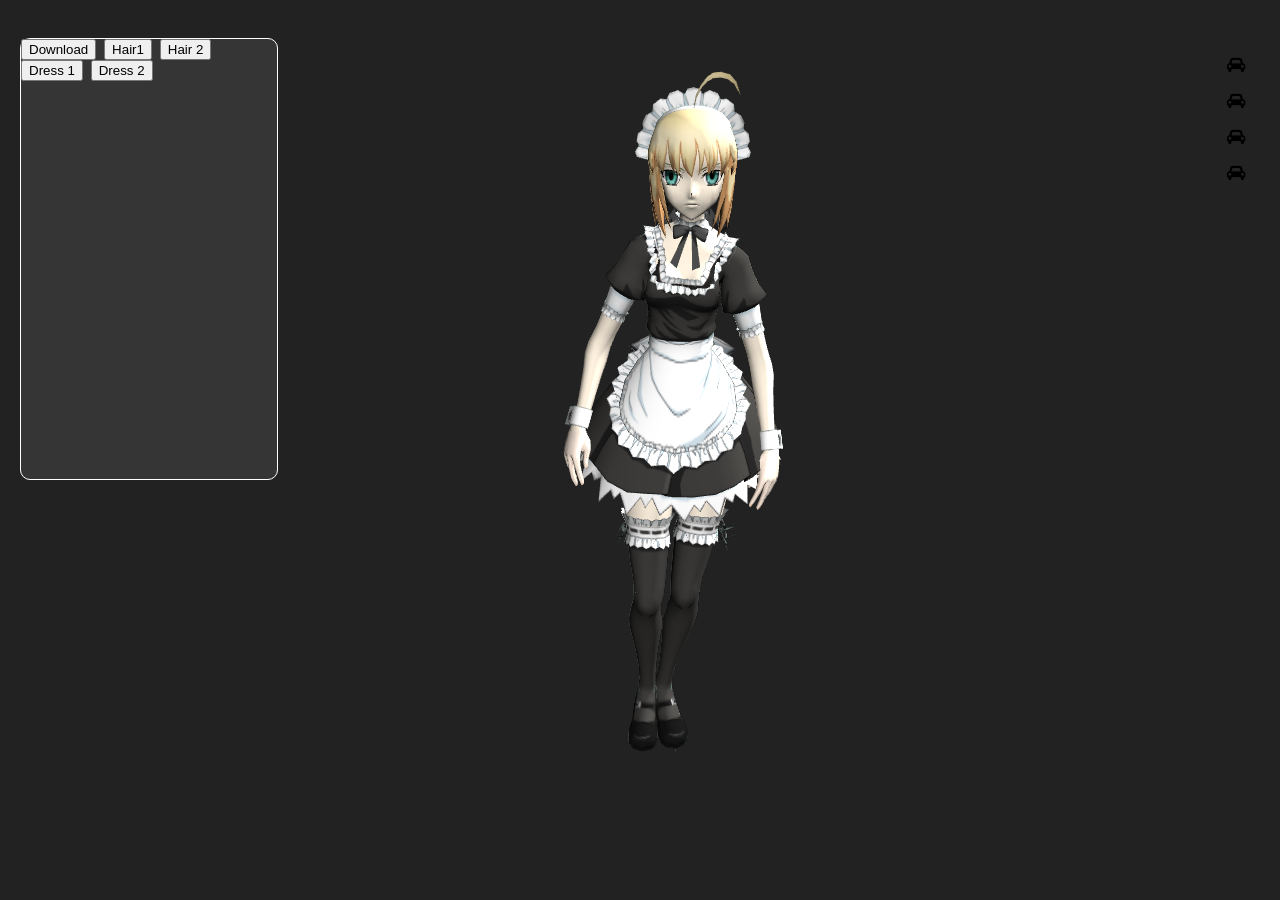
==== index.html @ dc6a8c40 "Ayan Da Update" ====
<!DOCTYPE html>
<html>
  <head>
    <meta http-equiv="Content-type" content="text/html; charset=utf-8"/>
    <title>AVTAR</title>

    <style>
        body {
            font-family: Monospace;
            /* background-color: #222222; */
            margin: 0px;
            width: 100%;
			height: 100%;
            overflow: hidden;
        }
        #info {
            color: #808080;
            position: absolute;
            top: 10px;
            width: 100%;
            text-align: center;
            z-index: 100;
            display:block;
        }
        #container {
            position: absolute;
            top: 0px;
            width:100%;
            height:100%;
            z-index: -1;
        }
        #controls {
            position: absolute;
            width: 200px;
            bottom: 0px;
            left: 0px;
            padding: 10px;
            background-color: White;
            font: 13px "Lucida Grande", Lucida, Verdana, sans-serif;
        }
        #controls > div {
            margin-bottom: 8px;
        }
        #controls hr {
            border: 0px;
            height: 1px;
            margin-bottom: 10px;
            background-color: #bbb;
        }
        #info a, .button {
            color: #f00;
            font-weight: bold;
            text-decoration: underline;
            cursor: pointer
        }
    </style>
     <link rel="stylesheet" href="./css/styleB.css">
     <link rel="stylesheet" href="https://cdnjs.cloudflare.com/ajax/libs/font-awesome/4.7.0/css/font-awesome.min.css">
    
  </head>
  <body>
       
    <div id="container" style="z-index:0">
        <!-- <canvas id ="canvas"></canvas> -->
    </div>
  
        <!-- <div class="top-section">
            <h1>top header part</h1>
        </div> -->
        <div class="side-modal">
            
            <button type="button" onclick="viewer.mergeAndExport();">Download</button>
            <button type="button" onclick="viewer.selectSkin('hair', 1,'models/gltf/saber-maid-hair-mixamo/saber-maid-hair.gltf');">Hair1 </button>
            <button type="button" onclick="viewer.selectSkin('hair',2, 'models/gltf/saber-lily-hair-sub-skeleton/saber-lily-hair-sub-skeleton.gltf');">Hair 2</button>
            <button type="button" onclick="viewer.selectSkin('clothes', 1,'models/gltf/saber-dress-mixamo/saber-dress.gltf');">Dress 1 </button>
            <button type="button" onclick="viewer.selectSkin('clothes',2, 'models/gltf/saber-suit/saber-suit.gltf');">Dress 2</button>
           
        </div>
        <div class="side-icon-section">
            <i class="fa fa-car"></i>
            <i class="fa fa-car"></i>
            <i class="fa fa-car"></i>
            <i class="fa fa-car"></i>

        </div>
    
       
        <a class="button" id="downloadLink" hidden>download</a>

           <!-- <script type="text/javascript" src="app.js"></script> -->
        <script type="text/javascript" src="build-viewer/AvatarViewer.js"></script>

        <script type="text/javascript">
        // var viewer = new AvatarViewer();
        var viewer = new AvatarViewer.Viewer();
        
        console.log(AvatarViewer.AvatarSystem);
        viewer.init(document.getElementById('canvas'));

       
        </script>


    </body>
</html>
---- css/styleB.css ----
.background{
    height: auto;
    width: 100%;
    background-color: #000000;
    top: -5;
    position: absolute;
    top: 0px;
    right: 0px;
    left: 0px;
    bottom: 0px;
    color: white;
    z-index: 10;
}
.top-section{
    border-bottom: 1px solid white;
    width: 100%;
    height: 100px;
    overflow:hidden;
    text-align: center;
    z-index: 10;
    position: relative;
}
.side-modal{
    width: 20%;
    height: 440px;
    border: 1px solid white;
    border-radius: 10px;
    margin-top: 3%;
    background-color: #5c5c5c57;
    margin-left: 20px;
    z-index: 10;
    position: relative;
}
.side-icon-section{
    float: right;
    display: flex;
    flex-direction: column;
    /* border: 1px solid white; */
    margin-top: -444px;
    margin-right: 19px;
    height: 300px;
    width: 50px;
    text-align: center;
    z-index: 10;
    position: relative;
}
.side-icon-section i{
    padding-top: 20px;
    z-index: 10;
    position: relative;
}
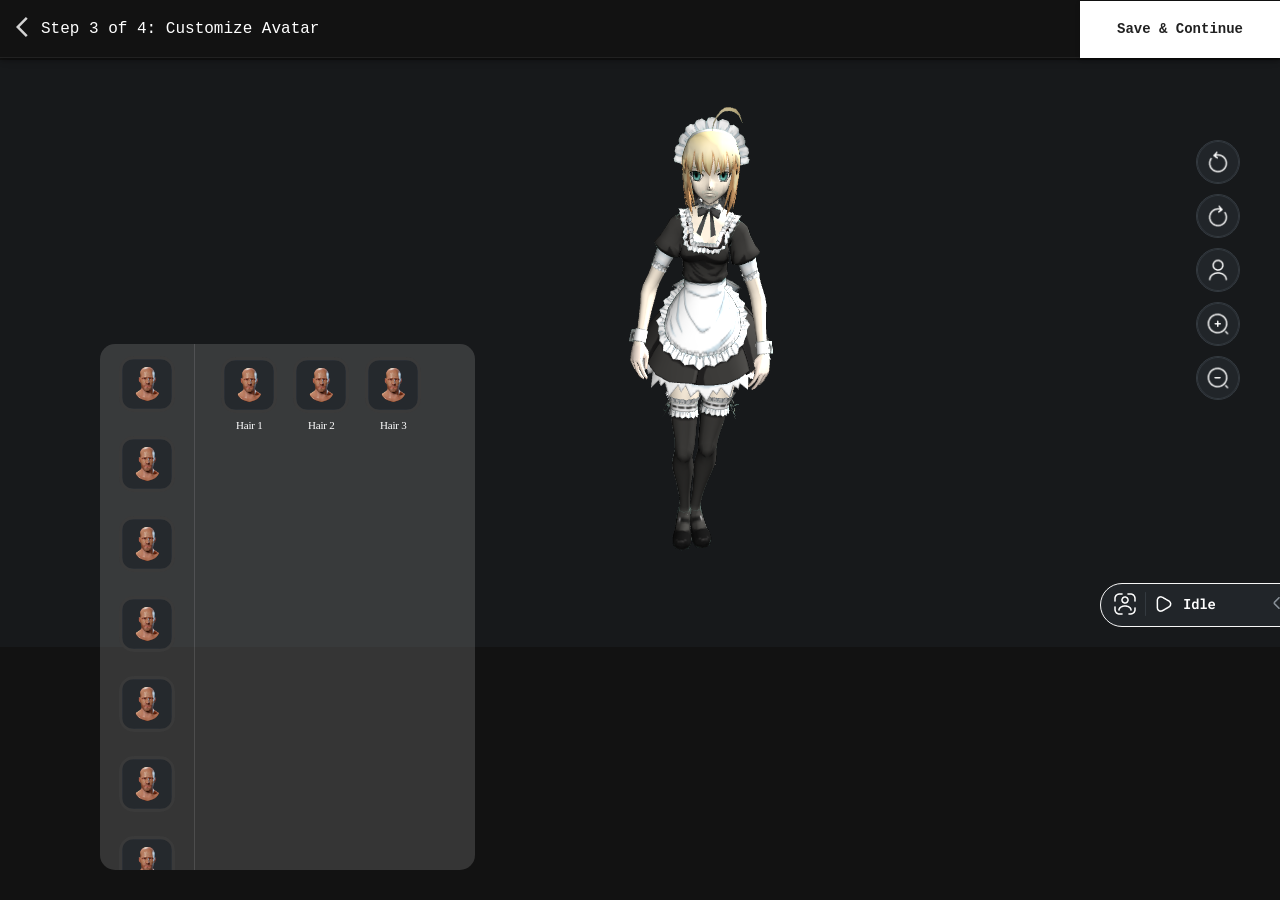
==== commit f61adacf: "changes merg" ====
--- a/index.html
+++ b/index.html
@@ -1,105 +1,296 @@
 <!DOCTYPE html>
-<html>
-  <head>
-    <meta http-equiv="Content-type" content="text/html; charset=utf-8"/>
-    <title>AVTAR</title>
-
-    <style>
-        body {
-            font-family: Monospace;
-            /* background-color: #222222; */
-            margin: 0px;
-            width: 100%;
-			height: 100%;
-            overflow: hidden;
-        }
-        #info {
-            color: #808080;
-            position: absolute;
-            top: 10px;
-            width: 100%;
-            text-align: center;
-            z-index: 100;
-            display:block;
-        }
-        #container {
-            position: absolute;
-            top: 0px;
-            width:100%;
-            height:100%;
-            z-index: -1;
-        }
-        #controls {
-            position: absolute;
-            width: 200px;
-            bottom: 0px;
-            left: 0px;
-            padding: 10px;
-            background-color: White;
-            font: 13px "Lucida Grande", Lucida, Verdana, sans-serif;
-        }
-        #controls > div {
-            margin-bottom: 8px;
-        }
-        #controls hr {
-            border: 0px;
-            height: 1px;
-            margin-bottom: 10px;
-            background-color: #bbb;
-        }
-        #info a, .button {
-            color: #f00;
-            font-weight: bold;
-            text-decoration: underline;
-            cursor: pointer
-        }
-    </style>
-     <link rel="stylesheet" href="./css/styleB.css">
-     <link rel="stylesheet" href="https://cdnjs.cloudflare.com/ajax/libs/font-awesome/4.7.0/css/font-awesome.min.css">
+<html lang="en">
+
+<head>
+    <meta charset="UTF-8" />
+    <meta http-equiv="X-UA-Compatible" content="IE=edge" />
+    <meta name="viewport" content="width=device-width, initial-scale=1.0" />
+    <title>Avatar SDK</title>
+    <link rel="stylesheet" href="./style.css" />
+    <!-- <link rel="stylesheet" href="https://cdnjs.cloudflare.com/ajax/libs/font-awesome/4.7.0/css/font-awesome.min.css" /> -->
+    <link rel="stylesheet" href="./modal.css" />
+</head>
+
+<body>
     
-  </head>
-  <body>
+    <div class="background">
+        
+        <div class="top-section">
+            <div class="css-asnci9">
+                <div class=".css-hasgqs">
+                    <!-- <img src="./3D Vector Creator & Collector/Desktop/Dark Version/Deshboard/Mask group.png" alt=""
+                        style="max-width: 40px; margin-top: 5px; margin-right: 20px" /> -->
+
+                    <span style="cursor: pointer"><svg class="css-vubbuv" focusable="false" aria-hidden="true"
+                            viewBox="0 0 24 24" data-testid="ArrowBackIosIcon" style="padding-top: 15px">
+                            <path d="M11.67 3.87 9.9 2.1 0 12l9.9 9.9 1.77-1.77L3.54 12z"></path>
+                        </svg><p style="margin-top: -30px;
+                        margin-left: 25px;">Step 3 of 4: Customize Avatar</p>
+                        </span>
+
+                    <button class="sc-gswNZR eBUuBt css-11bntm2" target="_blank" tabindex="0" type="button" onclick="saveAndContinue()">
+                        Save &amp; Continue<span class="MuiTouchRipple-root css-w0pj6f"></span>
+                    </button>
+                </div>
+            </div>
+        </div>
+
+        
+
+        <div class="css-uqiymw">
+            <div class="css-s5371e">
+                <div class="css-oqr85h"
+                    style="width: 99px; height: 99px; position: absolute; top: -9999px; overflow: scroll;"></div>
+                <div class="css-ccrt04" style="margin-right: 0px;">
+                    <div aria-label="Vertical tabs example" aria-orientation="vertical" class="css-j7qwjs"
+                        role="tablist">
+                        <div id="btn1">
+                            <button class="css-10s45lq" tabindex="0" type="button" role="tab"
+                                    aria-selected="true" id="vertical-tab-0" aria-controls="vertical-tabpanel-0" >
+                                    <div class="css-1xrvvaf">
+                                        <div class="css-wig3hl"><img alt="image"
+                                                src="[data-uri]"
+                                                class="css-1hy9t21"></div>
+                                    </div><span class="css-w0pj6f"></span>
+                             </button>
+                        </div>
+                        <div id="btn2">
+                            <button class="Mui-selected css-10s45lq" tabindex="-1" type="button" role="tab"
+                                    aria-selected="false" id="vertical-tab-1" aria-controls="vertical-tabpanel-1" >
+                                    <div class="css-1xrvvaf">
+                                        <div class="css-wig3hl"><img alt="image"
+                                                src="[data-uri]"
+                                                class="css-1hy9t21"></div>
+                                    </div><span class="css-w0pj6f"></span>
+                            </button>
+                        </div>
+                        <div id="btn3">
+                            <button class="css-10s45lq" tabindex="-1" type="button" role="tab"
+                                aria-selected="false" id="vertical-tab-2" aria-controls="vertical-tabpanel-2" >
+                                <div class="css-1xrvvaf">
+                                        <div class="css-wig3hl"><img alt="image"
+                                            src="[data-uri]"
+                                            class="css-1hy9t21">
+                                        </div>
+                                </div>
+                                <span class="css-w0pj6f"></span>
+                            </button>
+                        </div>
+                      <button class="css-10s45lq" tabindex="-1" type="button" role="tab"
+                            aria-selected="false" id="vertical-tab-3" aria-controls="vertical-tabpanel-3" >
+                            <div class="css-1xrvvaf">
+                                <div class="css-wig3hl"><img alt="image"
+                                        src="[data-uri]"
+                                        class="css-1hy9t21"></div>
+                            </div><span class="css-w0pj6f"></span>
+                        </button><button class="css-10s45lq" tabindex="-1" type="button" role="tab"
+                            aria-selected="false" id="vertical-tab-4" aria-controls="vertical-tabpanel-4" onclick="alert('btn4')">
+                            <div class="css-1xrvvaf">
+                                <div class="css-wig3hl"><img alt="image"
+                                        src="[data-uri]"
+                                        class="css-1hy9t21"></div>
+                            </div><span class="css-w0pj6f"></span>
+                        </button><button class="css-10s45lq" tabindex="-1" type="button" role="tab"
+                            aria-selected="false" id="vertical-tab-5" aria-controls="vertical-tabpanel-5" onclick="alert('btn5')">
+                            <div class="css-1xrvvaf">
+                                <div class="css-wig3hl"><img alt="image"
+                                        src="[data-uri]"
+                                        class="css-1hy9t21"></div>
+                            </div><span class="css-w0pj6f"></span>
+                        </button><button class="css-10s45lq" tabindex="-1" type="button" role="tab"
+                            aria-selected="false" id="vertical-tab-6" aria-controls="vertical-tabpanel-6" onclick="alert('btn6')">
+                            <div class="css-1xrvvaf">
+                                <div class="css-wig3hl"><img alt="image"
+                                        src="[data-uri]"
+                                        class="css-1hy9t21"></div>
+                            </div><span class="css-w0pj6f"></span>
+                        </button>
+                    </div><span class="ss-aflp49" style="top: 0px; height: 74px;"></span>
+                </div>
+            </div>
+            <!-- -------------------------hair work--------------------------------------- -->
+            <div role="tabpanel" id="vertical-tabpanel-0" aria-labelledby="vertical-tab-0" style="width: 280px;">
+                <div class="css-19kzrtu">
+                    <p class="css-z9o674">
+                    <div class="css-xgs5wp1">
+                        <div class=".MuiGrid-item css-1wxaqej">
+                            <div class="css-1xrvvaf">
+                                <div class="css-wig3hl"><img alt="image"
+                                        src="[data-uri]"
+                                        class="css-1hy9t21" onclick="viewer.selectSkin('hair', 1,'models/gltf/saber-maid-hair-mixamo/saber-maid-hair.gltf');"></div>
+                            </div>
+                            <span class="under-icon-text">Hair 1</span>
+                        </div>
+                        <div class=" .MuiGrid-item css-1wxaqej">
+                            <div class="css-1xrvvaf">
+                                <div class="css-wig3hl"><img alt="image"
+                                        src="[data-uri]"
+                                        class="css-1hy9t21" onclick="viewer.selectSkin('hair',2, 'models/gltf/saber-lily-hair-sub-skeleton/saber-lily-hair-sub-skeleton.gltf');"></div>
+                            </div>
+                            <span class="under-icon-text">Hair 2</span>
+                        </div>
+                        <div class=" .MuiGrid-item css-1wxaqej">
+                            <div class="css-1xrvvaf">
+                                <div class="css-wig3hl"><img alt="image"
+                                        src="[data-uri]"
+                                        class="css-1hy9t21" onclick="alert('work in progress')"></div>
+                            </div>
+                            <span class="under-icon-text">Hair 3</span>
+                        </div>
+                    </div>
+                    </p>
+                </div>
+            </div>
+
+            <!-- -----------------------cloth work------------------------- -->
+            <div role="tabpanel" id="vertical-tabpanel-1" aria-labelledby="vertical-tab-1" style="width: 280px;">
+                <div class="css-19kzrtu">
+                    <p class="css-z9o674">
+                    <div class="css-xgs5wp1">
+                        <div class=".MuiGrid-item css-1wxaqej">
+                            <div class="css-1xrvvaf">
+                                <div class="css-wig3hl"><img alt="image"
+                                        src="[data-uri]"
+                                        class="css-1hy9t21" onclick="viewer.selectSkin('clothes', 1,'models/gltf/saber-dress-mixamo/saber-dress.gltf');"></div>
+                            </div>
+                            <span class="under-icon-text">Cloth 1</span>
+                        </div>
+                        <div class=" .MuiGrid-item css-1wxaqej">
+                            <div class="css-1xrvvaf">
+                                <div class="css-wig3hl"><img alt="image"
+                                        src="[data-uri]"
+                                        class="css-1hy9t21" onclick="viewer.selectSkin('clothes',2, 'models/gltf/saber-suit/saber-suit.gltf');"></div>
+                            </div>
+                            <span class="under-icon-text">Cloth 2</span>
+                        </div>
+                       
+                    </div>
+                    </p>
+                </div>
+            </div>
+            <!-- ---------------------body work----------------------------- -->
+            <div role="tabpanel" id="vertical-tabpanel-2" aria-labelledby="vertical-tab-2" style="width: 280px;">
+                <div class="css-19kzrtu">
+                    <p class="css-z9o674">
+                    <div class="css-xgs5wp1">
+                        <div class=".MuiGrid-item css-1wxaqej">
+                            <div class="css-1xrvvaf">
+                                <div class="css-wig3hl"><img alt="image"
+                                        src="[data-uri]"
+                                        class="css-1hy9t21" onclick="alert('body shape 1 work is in progress')"></div>
+                            </div>
+                            <span class="under-icon-text">Body 1</span>
+                        </div>
+                        <div class=" .MuiGrid-item css-1wxaqej">
+                            <div class="css-1xrvvaf">
+                                <div class="css-wig3hl"><img alt="image"
+                                        src="[data-uri]"
+                                        class="css-1hy9t21" onclick="alert('body shape 2 work is in progress')"></div>
+                            </div>
+                            <span class="under-icon-text">Body 2</span>
+                        </div>
+                       
+                    </div>
+                    </p>
+                </div>
+            </div>
+            <!-- ----------------------------------------------------------- -->
+            <!-- <div role="tabpanel" hidden="" id="vertical-tabpanel-1" aria-labelledby="vertical-tab-1"
+                style="width: 280px;">
+            </div>
+            <div role="tabpanel" hidden="" id="vertical-tabpanel-2" aria-labelledby="vertical-tab-2"
+                style="width: 280px;">
+            </div> -->
+            
+        </div>
        
-    <div id="container" style="z-index:0">
-        <!-- <canvas id ="canvas"></canvas> -->
+        <div id="container" class="model-viewer">
+            <a class="button" id="downloadLink" hidden>download</a>
+            <div class="side-icon-section">
+                <a href=""><img class="side-img-icon" src="./3D Vector Creator & Collector/Desktop/Dark Version/Create Avatar Step 4/Frame 100510.png"  style="height: 44px;width: 44px;margin-top:10px;float: right;" alt=""></a>
+                <a href=""><img class="side-img-icon" src="./3D Vector Creator & Collector/Desktop/Dark Version/Create Avatar Step 4/Frame 100508.png"  style="height: 44px;width: 44px;margin-top: 10px;float: right;" alt=""></a>
+                <a href=""><img class="side-img-icon" src="./3D Vector Creator & Collector/Desktop/Dark Version/Create Avatar Step 3/Frame 100486.png"  style="height: 44px;width: 44px;margin-top: 10px;float: right;" alt=""></a>
+                <a href=""><img class="side-img-icon" src="./3D Vector Creator & Collector/Desktop/Dark Version/Create Avatar Step 3/Frame 100484.png"  style="height: 44px;width: 44px;margin-top: 10px;float: right;" alt=""></a>
+                <a href=""><img class="side-img-icon" src="./3D Vector Creator & Collector/Desktop/Dark Version/Create Avatar Step 3/Frame 100485-1.png"  style="height: 44px;width: 44px;margin-top: 10px;float: right;" alt=""></a>
+             </div>
+        </div>
+        
+        <div class="lower-frame">
+            <div class="inner-items">
+                <a href=""><img src="./3D Vector Creator & Collector/Desktop/Dark Version/Create Avatar Step 3/Group 4.png" style="margin-top:6px" alt=""></a>  
+                <a href=""><img src="./3D Vector Creator & Collector/Desktop/Dark Version/Create Avatar Step 3/Idle.png" style="margin-bottom:6px;margin-left: 0px;;" alt=""></a>  
+                <a href=""><img src="./3D Vector Creator & Collector/Desktop/Dark Version/Create Avatar Step 3/Group 3.png" style="margin-bottom:5px;margin-left: 44px;;" alt=""></a>  
+            </div>
+        </div>
     </div>
-  
-        <!-- <div class="top-section">
-            <h1>top header part</h1>
-        </div> -->
-        <div class="side-modal">
-            
-            <button type="button" onclick="viewer.mergeAndExport();">Download</button>
-            <button type="button" onclick="viewer.selectSkin('hair', 1,'models/gltf/saber-maid-hair-mixamo/saber-maid-hair.gltf');">Hair1 </button>
-            <button type="button" onclick="viewer.selectSkin('hair',2, 'models/gltf/saber-lily-hair-sub-skeleton/saber-lily-hair-sub-skeleton.gltf');">Hair 2</button>
-            <button type="button" onclick="viewer.selectSkin('clothes', 1,'models/gltf/saber-dress-mixamo/saber-dress.gltf');">Dress 1 </button>
-            <button type="button" onclick="viewer.selectSkin('clothes',2, 'models/gltf/saber-suit/saber-suit.gltf');">Dress 2</button>
-           
-        </div>
-        <div class="side-icon-section">
-            <i class="fa fa-car"></i>
-            <i class="fa fa-car"></i>
-            <i class="fa fa-car"></i>
-            <i class="fa fa-car"></i>
-
-        </div>
+</body>
+<script type="text/javascript">
+    function saveAndContinue(){
+        location.assign("preview.html");
+    }
+</script>
+<script type="text/javascript" src="build-viewer/AvatarViewer.js"></script>
+
+<script type="text/javascript">
+// var viewer = new AvatarViewer();
+var viewer = new AvatarViewer.Viewer();
+
+console.log(AvatarViewer.AvatarSystem);
+viewer.init();
+
+
+</script>
+
+<script>
+    const targetDiv0 = document.getElementById("vertical-tabpanel-0");
+    const targetDiv1 = document.getElementById("vertical-tabpanel-1");
+    const targetDiv2 = document.getElementById("vertical-tabpanel-2")
+    const btn1 = document.getElementById("btn1");
+    const btn2 = document.getElementById("btn2");
+    const btn3 = document.getElementById("btn3");
+    targetDiv1.style.display = 'none';
+    targetDiv2.style.display = 'none';
+    // prevDiv.style.display = 'block';
+
+    btn1.onclick = function(){
+        if (targetDiv0.style.display !== "none") {
+            targetDiv0.style.display = "none";
+
+      }
+       else {
+        targetDiv0.style.display = "block";
+        targetDiv1.style.display = "none";
+        targetDiv2.style.display = "none";
+        //make alll the target div to none
+      }
+    }
+    btn2.onclick = function () {
+      if (targetDiv1.style.display !== "none") {
+        targetDiv1.style.display = "none";
+
+      }
+       else {
+        targetDiv1.style.display = "block";
+        targetDiv0.style.display = "none";
+        targetDiv2.style.display = "none";
+
+      }
+    }
     
-       
-        <a class="button" id="downloadLink" hidden>download</a>
-
-           <!-- <script type="text/javascript" src="app.js"></script> -->
-        <script type="text/javascript" src="build-viewer/AvatarViewer.js"></script>
-
-        <script type="text/javascript">
-        // var viewer = new AvatarViewer();
-        var viewer = new AvatarViewer.Viewer();
-        
-        console.log(AvatarViewer.AvatarSystem);
-        viewer.init(document.getElementById('canvas'));
-
-       
-        </script>
-
-
-    </body>
+    btn3.onclick = function(){
+        if (targetDiv2.style.display !== "none") {
+            targetDiv2.style.display = "none";
+        
+
+      }
+       else {
+        targetDiv2.style.display = "block";
+        targetDiv1.style.display = "none";
+        targetDiv0.style.display = "none";
+
+        //make alll the target div to none
+      }
+    }
+  </script>
+
 </html>
--- a/style.css
+++ b/style.css
@@ -0,0 +1,539 @@
+/* .background{
+    height: auto;
+    width: 100%;
+    background-color: #000000;
+    top: -5;
+    position: absolute;
+    top: 0px;
+    right: 0px;
+    left: 0px;
+    bottom: 0px;
+    color: white;
+} */
+.top-section{
+    background-color: rgb(18, 18, 18);
+    color: rgb(255, 255, 255);
+    box-shadow: rgb(0 0 0 / 20%) 0px 2px 4px -1px, rgb(0 0 0 / 14%) 0px 4px 5px 0px, rgb(0 0 0 / 12%) 0px 1px 10px 0px;
+    background-image: linear-gradient(rgba(255, 255, 255, 0.09), rgba(255, 255, 255, 0.09));
+    display: flex;
+    flex-direction: column;
+    width: 100%;
+    box-sizing: border-box;
+    flex-shrink: 0;
+    position: absolute;
+    top: 0px;
+    left: auto;
+    right: 0px;
+    z-index: 1201;
+    transition: width 195ms cubic-bezier(0.4, 0, 0.6, 1) 0ms, margin 195ms cubic-bezier(0.4, 0, 0.6, 1) 0ms;
+}
+.css-asnci9 {
+    position: relative;
+    display: flex;
+    -webkit-box-align: center;
+    align-items: center;
+    padding-left: 16px;
+    min-height: 56px;
+    padding-right: 24px;
+    background-color: rgb(18, 18, 18);
+    border-bottom: 1px solid rgb(33, 33, 33);
+}
+
+/* .css-hasgqs {
+    margin: 0px;
+    font-family: "Roboto Mono", monospace;
+    font-weight: 500;
+    font-size: 1.25rem;
+    line-height: 1.6;
+    overflow: hidden;
+    text-overflow: ellipsis;
+    white-space: nowrap;
+    color: inherit;
+    -webkit-box-flex: 1;
+    flex-grow: 1;
+    display: flex;
+    -webkit-box-align: center;
+    align-items: center;
+} */
+
+
+.css-hasgqs {
+    margin: 0px;
+    font-family: "Roboto Mono", monospace;
+    font-weight: 500;
+    font-size: 1.25rem;
+    line-height: 1.6;
+    overflow: hidden;
+    text-overflow: ellipsis;
+    white-space: nowrap;
+    color: inherit;
+    -webkit-box-flex: 1;
+    flex-grow: 1;
+    display: flex;
+    -webkit-box-align: center;
+    align-items: center;
+}
+
+.css-vubbuv {
+    user-select: none;
+    width: 1em;
+    height: 1em;
+    display: inline-block;
+    fill: currentcolor;
+    flex-shrink: 0;
+    transition: fill 200ms cubic-bezier(0.4, 0, 0.2, 1) 0ms;
+    font-size: 1.5rem;
+}
+
+.css-11bntm2 {
+    display: inline-flex;
+    -webkit-box-align: center;
+    align-items: center;
+    -webkit-box-pack: center;
+    justify-content: center;
+    box-sizing: border-box;
+    -webkit-tap-highlight-color: transparent;
+    outline: 0px;
+    border: 0px;
+    cursor: pointer;
+    user-select: none;
+    vertical-align: middle;
+    appearance: none;
+    text-decoration: none;
+    font-family: "Roboto Mono", monospace;
+    font-size: 0.875rem;
+    line-height: 1.75;
+    /* text-transform: uppercase; */
+    min-width: 64px;
+    padding: 6px 16px;
+    transition: background-color 250ms cubic-bezier(0.4, 0, 0.2, 1) 0ms, box-shadow 250ms cubic-bezier(0.4, 0, 0.2, 1) 0ms, border-color 250ms cubic-bezier(0.4, 0, 0.2, 1) 0ms, color 250ms cubic-bezier(0.4, 0, 0.2, 1) 0ms;
+    color: rgba(0, 0, 0, 0.87);
+    background-color: rgb(255, 255, 255);
+    box-shadow: rgb(0 0 0 / 20%) 0px 3px 1px -2px, rgb(0 0 0 / 14%) 0px 2px 2px 0px, rgb(0 0 0 / 12%) 0px 1px 5px 0px;
+    width: 100%;
+    font-weight: 700;
+    max-width: 200px;
+    margin: 0px;
+    height: 100%;
+    position: absolute;
+    right: 0px;
+    border-radius: 0px !important;
+}
+
+.css-w0pj6f {
+    overflow: hidden;
+    pointer-events: none;
+    position: absolute;
+    z-index: 0;
+    inset: 0px;
+    border-radius: inherit;
+}
+.eBUuBt {
+    /* border-radius: 40px !important; */
+    margin-top: -56px;
+    padding: 10px !important;
+    background-color: white !important;
+    border: 1px solid white !important;
+}
+/* .side-modal{
+    width: 20%;
+    height: 440px;
+    border: 1px solid white;
+    border-radius: 10px;
+    margin-top: 3%;
+    background-color: #212529;
+    margin-left: 20px;
+} */
+.side-icon-section{
+    /* float: right; */
+    display: block;
+    /* flex-direction: column; */
+    margin-top: 70px;
+    /* margin-right: 43px; */
+    /* height: 300px; */
+    width: 50px;
+    text-align: center;
+    /* border: 2px solid red; */
+    /* row-gap: inherit; */
+    gap: 10px;
+    position: absolute;
+    float: right;
+    margin-left: 93%;
+}
+/* .side-icon-section i{
+    padding-top: 0;
+} */
+body {
+    margin: 0px;
+    color: rgb(255, 255, 255);
+    font-family: "Roboto Mono", monospace;
+    font-weight: 400;
+    font-size: 1rem;
+    line-height: 1.5;
+    background-color: rgb(18, 18, 18);
+}
+
+.side-img-icon{
+    box-sizing: border-box;
+
+/* Auto layout */
+
+display: flex;
+flex-direction: row;
+align-items: flex-start;
+/* padding: 10px; */
+gap: 10px;
+
+width: 44px;
+height: 44px;
+
+/* Gray/9 */
+
+background: #212529;
+/* Gray/8 */
+
+border: 1px solid #343A40;
+border-radius: 56px;
+
+/* Inside auto layout */
+
+flex: none;
+order: 0;
+flex-grow: 0;
+
+}
+
+.lower-frame{
+    box-sizing: border-box;
+    display: flex;
+    flex-direction: row;
+    align-items: center;
+    padding: 10px 12px;
+    position: absolute;
+    width: 216px;
+    height: 44px;
+    left: 1100px;
+    top: 583px;
+    background: #212529;
+    border: 1px solid #f7f7f7;
+    border-radius: 56px;
+}
+.inner-items{
+    position: absolute;
+
+
+}
+.preview-page{
+    box-sizing: border-box;
+    position: absolute;
+    width: 1322px;
+    height: 564px;
+    left: 22px;
+    top: 76px;
+    margin-bottom: 8px;
+    /* bottom: -5px; */
+    background: linear-gradient(180deg, #16181A 0%, #212529 100%);
+    border: 1px solid #343A40;
+    border-radius: 20px;
+    overflow-y: hidden;
+}
+.inner-div-upper{
+    position: absolute;
+width: 1321px;
+height: 1px;
+left: 0px;
+top: 66px;
+
+/* Gray/8 */
+overflow-y: hidden;
+
+background: #d6d6d6;
+}
+.t1{
+    width: 103px;
+height: 21px;
+
+font-family: 'Roboto Mono';
+font-style: normal;
+font-weight: 400;
+font-size: 16px;
+line-height: 21px;
+display: flex;
+align-items: center;
+letter-spacing: -0.02em;
+color: #868E96;
+flex: none;
+order: 0;
+flex-grow: 0;
+margin-top: 8px;
+margin-left: 16px;
+}
+.pt1{
+    width: 140px;
+height: 26px;
+
+font-family: 'Roboto Mono';
+font-style: normal;
+font-weight: 600;
+font-size: 20px;
+line-height: 26px;
+display: flex;
+align-items: center;
+letter-spacing: -0.02em;
+color: #FFFFFF;
+flex: none;
+order: 0;
+flex-grow: 0;
+margin-top: -19px;
+margin-left: 16px;
+}
+.pt2{
+width: 270px;
+height: 21px;
+font-family: 'Roboto Mono';
+font-style: normal;
+font-weight: 400;
+font-size: 16px;
+line-height: 21px;
+display: flex;
+align-items: center;
+letter-spacing: -0.02em;
+color: #868E96;
+flex: none;
+order: 1;
+flex-grow: 0;
+margin-top: -52px;
+margin-left: 85%;
+}
+.right-elements {
+    width: 93px;
+    height: 21px;
+    font-family: 'Roboto Mono';
+    font-style: normal;
+    font-weight: 500;
+    font-size: 16px;
+    line-height: 21px;
+    display: flex;
+    align-items: center;
+    letter-spacing: -0.02em;
+    color: #868E96;
+    /* float: right; */
+    /* border: 2px solid red; */
+    margin-left: 64%;
+    /* top: 10px; */
+    /* margin-top: 14px; */
+    padding-top: 18px;
+}
+.x1{
+    box-sizing: border-box;
+
+/* Auto layout */
+
+display: flex;
+flex-direction: row;
+justify-content: center;
+align-items: center;
+padding: 14px 16px;
+gap: 12px;
+
+width: 447px;
+height: 118px;
+
+/* Gray/9 */
+
+background: #212529;
+/* Gray/8 */
+
+border: 1px solid #343A40;
+border-radius: 16px;
+
+/* Inside auto layout */
+
+flex: none;
+order: 1;
+flex-grow: 0;
+margin-left: 64%;
+margin-top: 1%;
+}
+
+.side-right{
+    position: absolute;
+    width: 1px;
+    height: 784px;
+    left: 811px;
+    top: 68px;
+    background: #343A40;
+}
+
+.side-left{
+    position: absolute;
+    height: 784px;
+    /* left: 811px; */
+    top: 68px;
+    /* background: #343A40; */
+    width: 808px;
+    /* border: 2px solid white; */
+}
+.x2{
+    width: 447px;
+    height: 21px;
+    font-family: 'Roboto Mono';
+    font-style: normal;
+    font-weight: 500;
+    font-size: 16px;
+    line-height: 21px;
+    display: flex;
+    align-items: center;
+    text-align: center;
+    letter-spacing: -0.02em;
+    color: #868E96;
+    flex: none;
+    order: 0;
+    flex-grow: 0;
+    margin-left: 73%;
+    margin-top: 2%;
+}
+.x3{
+    box-sizing: border-box;
+
+/* Auto layout */
+
+display: flex;
+flex-direction: row;
+justify-content: space-between;
+align-items: center;
+padding: 20px 25px;
+gap: 12px;
+
+width: 447px;
+height: 43px;
+
+/* Gray/9 */
+
+background: #212529;
+/* Gray/8 */
+
+border: 1px solid #343A40;
+border-radius: 54px;
+
+/* Inside auto layout */
+
+flex: none;
+order: 1;
+flex-grow: 0;
+margin-left: 64%;
+margin-top: 5px
+
+}
+.downBtn{
+    display: flex;
+flex-direction: row;
+justify-content: center;
+align-items: center;
+padding: 16px 30px;
+gap: 12px;
+
+width: 185px;
+height: 39px;
+
+/* Primary/White */
+
+background: #FFFFFF;
+border-radius: 54px;
+
+/* Inside auto layout */
+
+flex: none;
+order: 1;
+flex-grow: 0;
+margin-left: 74%;
+margin-top: 20px;
+
+}
+.x4{
+width: 447px;
+height: 21px;
+
+font-family: 'Roboto Mono';
+font-style: normal;
+font-weight: 500;
+font-size: 16px;
+line-height: 21px;
+display: flex;
+align-items: center;
+text-align: center;
+letter-spacing: -0.02em;
+
+/* Gray/6 */
+
+color: #868E96;
+
+
+/* Inside auto layout */
+
+flex: none;
+order: 0;
+align-self: stretch;
+flex-grow: 0;
+margin-left: 79%;
+margin-top: 10px;
+
+}
+.x5{
+    box-sizing: border-box;
+
+/* Auto layout */
+
+display: flex;
+flex-direction: row;
+align-items: flex-start;
+padding: 10px;
+gap: 10px;
+
+width: 52px;
+height: 52px;
+
+/* Gray/9 */
+
+background: #212529;
+/* Gray/8 */
+
+border: 1px solid #343A40;
+border-radius: 56px;
+
+/* Inside auto layout */
+
+flex: none;
+order: 1;
+flex-grow: 0;
+margin-left: 74%;
+margin-top: 10px;
+}
+/* ----------------------------------------------------------------- */
+.model-viewer{
+    
+    height: 587px;
+    width: 1360px;;
+    /* border: 2px solid white; */
+    margin-top: 60px;
+    margin-left: 0;
+}
+
+.css-19kzrtu {
+    padding: 24px;
+}
+.css-z9o674 {
+    margin: 0px;
+    font-family: "Roboto Mono", monospace;
+    font-weight: 400;
+    font-size: 1rem;
+    line-height: 1.5;
+}
+.css-xgs5wp1 {
+    box-sizing: border-box;
+    display: flex;
+    flex-flow: row wrap;
+    margin-top: -16px;
+    width: calc(100% + 40px);
+    margin-left: -6px;
+}
--- a/modal.css
+++ b/modal.css
@@ -0,0 +1,450 @@
+.css-uqiymw {
+    -webkit-box-flex: 1;
+    flex-grow: 1;
+    background: #91919147;
+    display: flex;
+    height: 525.6px;
+    position: absolute;
+    left: 100px;
+    border-radius: 15px;
+    bottom: 30px;
+}
+.css-s5371e {
+    overflow: hidden;
+    min-height: 48px;
+    display: flex;
+    flex-direction: column;
+    border-right: 1px solid rgba(255, 255, 255, 0.12);
+    border-top-color: rgba(255, 255, 255, 0.12);
+    border-bottom-color: rgba(255, 255, 255, 0.12);
+    border-left-color: rgba(255, 255, 255, 0.12);
+}
+.css-ccrt04 {
+    position: relative;
+    display: inline-block;
+    flex: 1 1 auto;
+    white-space: nowrap;
+    overflow: hidden auto;
+}
+.css-j7qwjs {
+    display: flex;
+    flex-direction: column;
+}
+.css-10s45lq.Mui-selected {
+    color: rgb(144, 202, 249);
+}
+.css-10s45lq {
+    display: inline-flex;
+    -webkit-box-align: center;
+    align-items: center;
+    -webkit-box-pack: center;
+    justify-content: center;
+    box-sizing: border-box;
+    -webkit-tap-highlight-color: transparent;
+    background-color: transparent;
+    outline: 0px;
+    border: 0px;
+    margin: 0px;
+    border-radius: 0px;
+    cursor: pointer;
+    user-select: none;
+    vertical-align: middle;
+    appearance: none;
+    text-decoration: none;
+    font-family: "Roboto Mono", monospace;
+    font-weight: 500;
+    font-size: 0.875rem;
+    line-height: 1.25;
+    text-transform: uppercase;
+    max-width: 360px;
+    min-width: 90px;
+    position: relative;
+    min-height: 48px;
+    flex-shrink: 0;
+    padding: 12px 16px;
+    overflow: hidden;
+    white-space: normal;
+    text-align: center;
+    color: rgba(255, 255, 255, 0.7);
+}
+.css-1xrvvaf {
+    display: flex;
+    flex-direction: column;
+    -webkit-box-pack: center;
+    justify-content: center;
+    -webkit-box-align: center;
+    align-items: center;
+    cursor: pointer;
+    padding: 0px 3px;  
+
+}
+.css-1xrvvaf :hover{
+    border: 3px solid white;
+}
+.css-wig3hl {
+    position: relative;
+    display: flex;
+    -webkit-box-align: center;
+    align-items: center;
+    -webkit-box-pack: center;
+    justify-content: center;
+    flex-shrink: 0;
+    font-family: "Roboto Mono", monospace;
+    font-size: 1.25rem;
+    line-height: 1;
+    overflow: hidden;
+    user-select: none;
+    width: 50px;
+    height: 50px;
+    border-radius: 15px;
+    border: 3px solid #3a3a3a
+}
+.css-w0pj6f {
+    overflow: hidden;
+    pointer-events: none;
+    position: absolute;
+    z-index: 0;
+    inset: 0px;
+    border-radius: inherit;
+}
+/* .css-1xrvvaf {
+    display: flex;
+    flex-direction: column;
+    -webkit-box-pack: center;
+    justify-content: center;
+    -webkit-box-align: center;
+    align-items: center;
+    cursor: pointer;
+} */
+/* .css-wig3hl {
+    position: relative;
+    display: flex;
+    -webkit-box-align: center;
+    align-items: center;
+    -webkit-box-pack: center;
+    justify-content: center;
+    flex-shrink: 0;
+    font-family: "Roboto Mono", monospace;
+    font-size: 1.25rem;
+    line-height: 1;
+    overflow: hidden;
+    user-select: none;
+    width: 50px;
+    height: 50px;
+    border-radius: 15px;
+} */
+.css-1hy9t21 {
+    width: 100%;
+    height: 100%;
+    text-align: center;
+    object-fit: cover;
+    color: transparent;
+    text-indent: 10000px;
+}
+
+.css-aflp49 {
+    position: absolute;
+    height: 100%;
+    bottom: 0px;
+    width: 2px;
+    transition: all 300ms cubic-bezier(0.4, 0, 0.2, 1) 0ms;
+    background-color: rgb(144, 202, 249);
+    right: 0px;
+}
+.css-19kzrtu {
+    padding: 24px;
+}
+.css-z9o674 {
+    margin: 0px;
+    font-family: "Roboto Mono", monospace;
+    font-weight: 400;
+    font-size: 1rem;
+    line-height: 1.5;
+}
+/* .css-xgs5wp {
+    box-sizing: border-box;
+    display: flex;
+    flex-flow: row wrap;
+    margin-top: -16px;
+    width: calc(100% + 40px);
+    margin-left: -6px;
+} */
+/* .css-ccrt04 {
+    position: relative;
+    display: inline-block;
+    flex: 1 1 auto;
+    white-space: nowrap;
+    overflow: hidden auto;
+} */
+.css-xgs5wp > .MuiGrid-item {
+    padding-left: 40px;
+}
+
+
+.css-xgs5wp > .MuiGrid-item {
+    padding-top: 40px;
+}
+
+.css-1wxaqej {
+    box-sizing: border-box;
+    margin: 5px;
+    flex-direction: row;
+}
+
+.css-6w8279 > .MuiGrid-item {
+    padding-left: 16px;
+}
+
+
+.css-13sljp9 {
+    display: inline-flex;
+    flex-direction: column;
+    position: relative;
+    min-width: 0px;
+    padding: 0px;
+    margin-top: 26px;
+    border: 0px;
+    vertical-align: top;
+}
+.css-kytp50 {
+    margin: 0px 20px 5px 0px;
+}
+.css-1w0wlpe {
+    font-family: "Roboto Mono", monospace;
+    font-weight: 400;
+    font-size: 1rem;
+    line-height: 1.4375em;
+    color: rgb(255, 255, 255);
+    box-sizing: border-box;
+    cursor: text;
+    display: inline-flex;
+    -webkit-box-align: center;
+    align-items: center;
+    position: relative;
+    padding: 16.5px 14px;
+    margin-bottom: 20px;
+    margin-right: 20px;
+    border-radius: 10px !important;
+}
+.css-aremad {
+    font: inherit;
+    letter-spacing: inherit;
+    color: currentcolor;
+    border: 0px;
+    box-sizing: content-box;
+    background: none;
+    height: auto;
+    margin: 0px;
+    -webkit-tap-highlight-color: transparent;
+    display: block;
+    min-width: 0px;
+    width: 100%;
+    animation-name: mui-auto-fill-cancel;
+    animation-duration: 10ms;
+    resize: none;
+    padding: 0px;
+}
+.css-aremad {
+    font: inherit;
+    letter-spacing: inherit;
+    color: currentcolor;
+    border: 0px;
+    box-sizing: content-box;
+    background: none;
+    height: auto;
+    margin: 0px;
+    -webkit-tap-highlight-color: transparent;
+    display: block;
+    min-width: 0px;
+    width: 100%;
+    animation-name: mui-auto-fill-cancel;
+    animation-duration: 10ms;
+    resize: none;
+    padding: 0px;
+}
+
+.css-ihdtdm {
+    float: unset;
+    width: auto;
+    overflow: hidden;
+    padding: 0px;
+    line-height: 11px;
+    transition: width 150ms cubic-bezier(0, 0, 0.2, 1) 0ms;
+}
+
+
+.css-3miblg {
+    margin: 30px 20px 5px 0px;
+    text-align: center;
+}
+.css-1exebyw {
+    font-family: "Roboto Mono", monospace;
+    font-weight: 400;
+    font-size: 1rem;
+    line-height: 1.4375em;
+    color: rgb(255, 255, 255);
+    box-sizing: border-box;
+    cursor: text;
+    display: inline-flex;
+    -webkit-box-align: center;
+    align-items: center;
+    position: relative;
+    margin-bottom: 20px;
+    margin-right: 20px;
+    border-radius: 10px !important;
+}
+.css-h4os0j {
+    font: inherit;
+    letter-spacing: inherit;
+    color: currentcolor;
+    border: 0px;
+    box-sizing: content-box;
+    background: none;
+    height: 1.4375em;
+    margin: 0px;
+    -webkit-tap-highlight-color: transparent;
+    display: block;
+    min-width: 0px;
+    width: 100%;
+    animation-name: mui-auto-fill-cancel;
+    animation-duration: 10ms;
+    padding: 16.5px 14px;
+}
+.css-nqlg3w {
+    text-align: left;
+    position: absolute;
+    inset: -5px 0px 0px;
+    margin: 0px;
+    padding: 0px 8px;
+    pointer-events: none;
+    border-radius: inherit;
+    border-style: solid;
+    border-width: 1px;
+    overflow: hidden;
+    min-width: 0%;
+    border-color: rgba(255, 255, 255, 0.23);
+}
+.css-3chedg {
+    display: inline-flex;
+    -webkit-box-align: center;
+    align-items: center;
+    -webkit-box-pack: center;
+    justify-content: center;
+    position: relative;
+    box-sizing: border-box;
+    -webkit-tap-highlight-color: transparent;
+    outline: 0px;
+    border: 0px;
+    cursor: pointer;
+    user-select: none;
+    vertical-align: middle;
+    appearance: none;
+    text-decoration: none;
+    font-family: "Roboto Mono", monospace;
+    font-size: 0.875rem;
+    line-height: 1.75;
+    text-transform: uppercase;
+    min-width: 64px;
+    padding: 6px 16px;
+    border-radius: 4px;
+    transition: background-color 250ms cubic-bezier(0.4, 0, 0.2, 1) 0ms, box-shadow 250ms cubic-bezier(0.4, 0, 0.2, 1) 0ms, border-color 250ms cubic-bezier(0.4, 0, 0.2, 1) 0ms, color 250ms cubic-bezier(0.4, 0, 0.2, 1) 0ms;
+    color: rgba(0, 0, 0, 0.87);
+    background-color: rgb(144, 202, 249);
+    box-shadow: rgb(0 0 0 / 20%) 0px 3px 1px -2px, rgb(0 0 0 / 14%) 0px 2px 2px 0px, rgb(0 0 0 / 12%) 0px 1px 5px 0px;
+    width: 100%;
+    font-weight: 700;
+    max-width: 200px;
+    margin-top: 185px;
+    margin-left: -315px;
+    
+}
+
+
+.css-6w8279 {
+    box-sizing: border-box;
+    display: flex;
+    flex-flow: row wrap;
+    width: calc(100% + 16px);
+    margin-left: -16px;
+    margin-top: 0px;
+    color: gray;
+}
+
+.css-wd739t {
+    margin: 0px 0px 5px 40px;
+}
+.css-1soyiwt {
+    margin: 0px 0px 20px 40px;
+    font-family: "Roboto Mono", monospace;
+    font-weight: 400;
+    font-size: 1.5rem;
+    line-height: 1.334;
+    color: white;
+    cursor: pointer;
+}
+.css-1qvalfo {
+    user-select: none;
+    width: 1em;
+    height: 1em;
+    display: inline-block;
+    fill: currentcolor;
+    flex-shrink: 0;
+    transition: fill 200ms cubic-bezier(0.4, 0, 0.2, 1) 0ms;
+    font-size: 1.5rem;
+    margin-left: 20px;
+}
+svg {
+    fill: #d3d3d3!important;
+}
+.css-1px5dlw {
+    margin: 0px;
+    flex-shrink: 0;
+    border-width: 0px 0px thin;
+    border-style: solid;
+    border-color: rgba(255, 255, 255, 0.12);
+}
+.css-1tx19pf {
+    margin: 0px;
+    flex-shrink: 0;
+    border-width: 0px thin 0px 0px;
+    border-style: solid;
+    border-color: rgba(255, 255, 255, 0.12);
+    height: auto;
+    align-self: stretch;
+}
+.css-h1tkxt1 {
+    box-sizing: border-box;
+    margin: 11px;
+    flex-direction: row;
+    flex-basis: 33.3333%;
+    -webkit-box-flex: 0;
+    flex-grow: 0;
+    max-width: 33.3333%;
+    height: calc(100vh - 210px);
+    overflow: hidden scroll;
+    text-align: center;
+    float: right;
+}
+.under-icon-text{
+    width: 38px;
+    height: 21px;
+
+    font-family: 'Roboto Mono';
+    font-style: normal;
+    font-weight: 500;
+    font-size: 11px;
+    line-height: 21px;
+    letter-spacing: -0.02em;
+
+    /* Primary/White */
+
+    color: #FFFFFF;
+
+
+    /* Inside auto layout */
+
+    flex: none;
+    order: 1;
+    flex-grow: 0;
+    margin-left: 18px;
+}
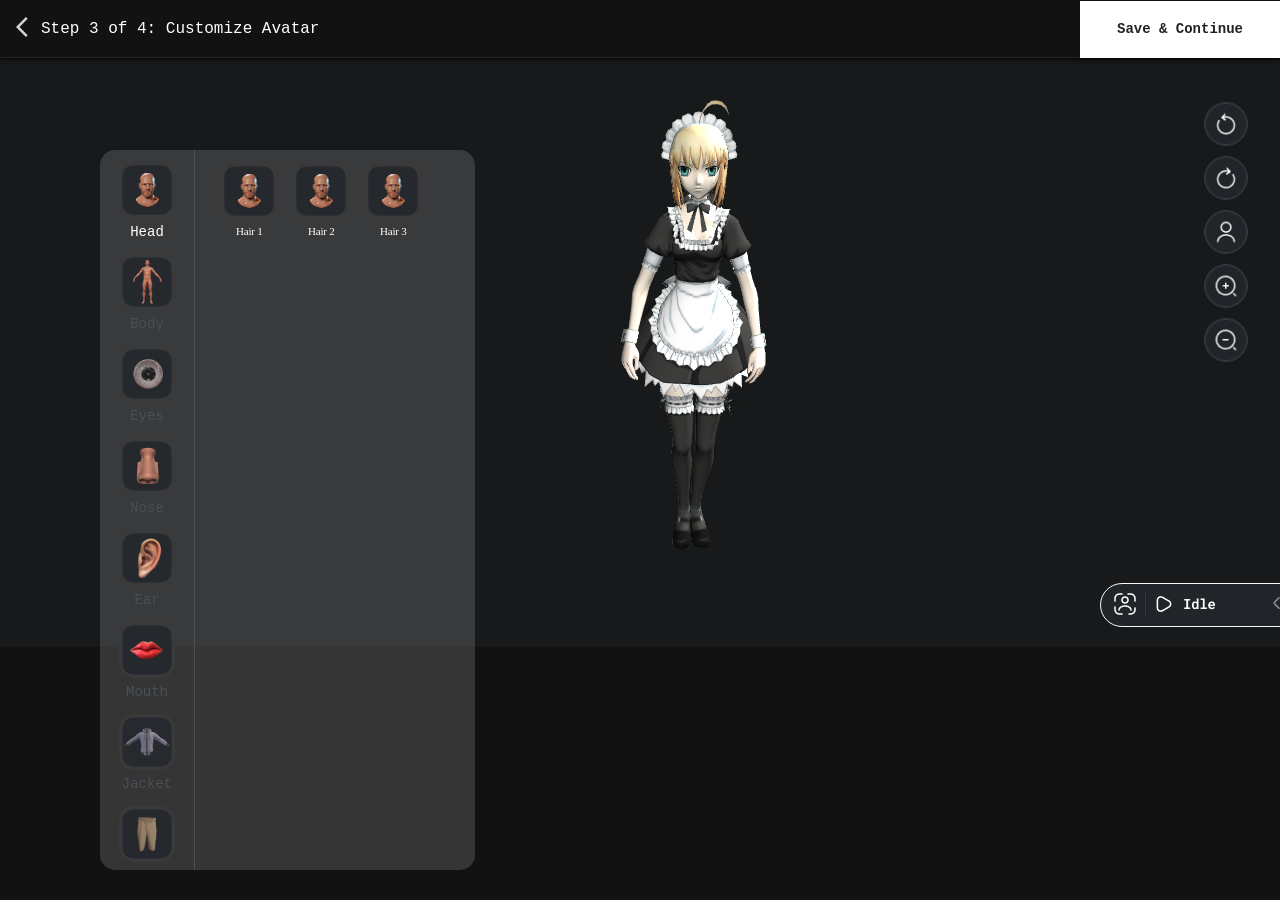
==== commit 08b24a07: "last changes" ====
--- a/index.html
+++ b/index.html
@@ -37,7 +37,10 @@
 
         
 
-        <div class="css-uqiymw">
+        <div class="css-uqiymw" style="
+        height: fit-content;
+        max-height: 80%;
+    ">
             <div class="css-s5371e">
                 <div class="css-oqr85h"
                     style="width: 99px; height: 99px; position: absolute; top: -9999px; overflow: scroll;"></div>
@@ -45,65 +48,117 @@
                     <div aria-label="Vertical tabs example" aria-orientation="vertical" class="css-j7qwjs"
                         role="tablist">
                         <div id="btn1">
-                            <button class="css-10s45lq" tabindex="0" type="button" role="tab"
+                            <button style="padding-bottom: 1.5rem;"  class="css-10s45lq" tabindex="0" type="button" role="tab"
                                     aria-selected="true" id="vertical-tab-0" aria-controls="vertical-tabpanel-0" >
                                     <div class="css-1xrvvaf">
-                                        <div class="css-wig3hl"><img alt="image"
+                                        <div class="css-wig3hl">
+                                            <img alt="image"
                                                 src="[data-uri]"
-                                                class="css-1hy9t21"></div>
-                                    </div><span class="css-w0pj6f"></span>
+                                                class="css-1hy9t21">
+                                            </div>
+                                    </div><span class="css-w0pj6f" style="top: 80%;color: #fff;text-transform: capitalize;">Head</span>
                              </button>
                         </div>
                         <div id="btn2">
-                            <button class="Mui-selected css-10s45lq" tabindex="-1" type="button" role="tab"
+                            <button style="padding-bottom: 1.5rem;"  class="Mui-selected css-10s45lq" tabindex="-1" type="button" role="tab"
                                     aria-selected="false" id="vertical-tab-1" aria-controls="vertical-tabpanel-1" >
                                     <div class="css-1xrvvaf">
-                                        <div class="css-wig3hl"><img alt="image"
-                                                src="[data-uri]"
-                                                class="css-1hy9t21"></div>
-                                    </div><span class="css-w0pj6f"></span>
+                                        <div class="css-wig3hl" style="
+                                        background-image: url('./3D Vector Creator & Collector//Desktop/Dark Version/Create Avatar Step 4/Component 96.png');
+                                        background-position: top;
+                                        background-size: 100%;
+                                    ">
+                                    <!-- <img alt="image"
+                                            src="./3D Vector Creator & Collector//Desktop/Dark Version/Create Avatar Step 4/Component 96.png"
+                                                class="css-1hy9t21"> -->
+                                            </div>
+                                    </div><span class="css-w0pj6f" style="top: 80%;color: #495057;text-transform: capitalize;">Body</span>
                             </button>
                         </div>
                         <div id="btn3">
-                            <button class="css-10s45lq" tabindex="-1" type="button" role="tab"
+                            <button style="padding-bottom: 1.5rem;"  class="css-10s45lq" tabindex="-1" type="button" role="tab"
                                 aria-selected="false" id="vertical-tab-2" aria-controls="vertical-tabpanel-2" >
                                 <div class="css-1xrvvaf">
-                                        <div class="css-wig3hl"><img alt="image"
+                                        <div class="css-wig3hl" style="
+                                        background-image: url('./3D Vector Creator & Collector//Desktop/Dark Version/Create Avatar Step 4/Component\ 97.png');
+                                        background-position: top;
+                                        background-size: 100%;
+                                    ">
+                                            <!-- <img alt="image"
                                             src="[data-uri]"
-                                            class="css-1hy9t21">
+                                            class="css-1hy9t21"> -->
                                         </div>
                                 </div>
-                                <span class="css-w0pj6f"></span>
+                                <span class="css-w0pj6f" style="top: 80%;color: #495057;text-transform: capitalize;">Eyes</span>
                             </button>
                         </div>
-                      <button class="css-10s45lq" tabindex="-1" type="button" role="tab"
+                      <button style="padding-bottom: 1.5rem;"  class="css-10s45lq" tabindex="-1" type="button" role="tab"
                             aria-selected="false" id="vertical-tab-3" aria-controls="vertical-tabpanel-3" >
                             <div class="css-1xrvvaf">
-                                <div class="css-wig3hl"><img alt="image"
-                                        src="[data-uri]"
-                                        class="css-1hy9t21"></div>
-                            </div><span class="css-w0pj6f"></span>
-                        </button><button class="css-10s45lq" tabindex="-1" type="button" role="tab"
+                                <div class="css-wig3hl" style="
+                                background-image: url('./3D Vector Creator & Collector//Desktop/Dark Version/Create Avatar Step 4/Component\ 98.png');
+                                background-position: top;
+                                background-size: 100%;
+                            ">
+                                    <!-- <img alt="image"
+                                        src="[data-uri]"
+                                        class="css-1hy9t21"> -->
+                                    </div>
+                            </div><span class="css-w0pj6f" style="top: 80%;color: #495057;text-transform: capitalize;">Nose</span>
+                        </button><button style="padding-bottom: 1.5rem;"  class="css-10s45lq" tabindex="-1" type="button" role="tab"
                             aria-selected="false" id="vertical-tab-4" aria-controls="vertical-tabpanel-4" onclick="alert('btn4')">
                             <div class="css-1xrvvaf">
-                                <div class="css-wig3hl"><img alt="image"
-                                        src="[data-uri]"
-                                        class="css-1hy9t21"></div>
-                            </div><span class="css-w0pj6f"></span>
-                        </button><button class="css-10s45lq" tabindex="-1" type="button" role="tab"
+                                <div class="css-wig3hl"  style="
+                                background-image: url('./3D Vector Creator & Collector//Desktop/Dark Version/Create Avatar Step 4/Component\ 99.png');
+                                background-position: top;
+                                background-size: 100%;
+                            ">
+                            <!-- <img alt="image"
+                                        src="[data-uri]"
+                                        class="css-1hy9t21"> -->
+                                    </div>
+                            </div><span class="css-w0pj6f" style="top: 80%;color: #495057;text-transform: capitalize;">Ear</span>
+                        </button><button style="padding-bottom: 1.5rem;"  class="css-10s45lq" tabindex="-1" type="button" role="tab"
                             aria-selected="false" id="vertical-tab-5" aria-controls="vertical-tabpanel-5" onclick="alert('btn5')">
                             <div class="css-1xrvvaf">
-                                <div class="css-wig3hl"><img alt="image"
-                                        src="[data-uri]"
-                                        class="css-1hy9t21"></div>
-                            </div><span class="css-w0pj6f"></span>
-                        </button><button class="css-10s45lq" tabindex="-1" type="button" role="tab"
+                                <div class="css-wig3hl"  style="
+                                background-image: url('./3D Vector Creator & Collector//Desktop/Dark Version/Create Avatar Step 4/Component\ 100.png');
+                                background-position: top;
+                                background-size: 100%;
+                            ">
+                            <!-- <img alt="image"
+                                        src="[data-uri]"
+                                        class="css-1hy9t21"> -->
+                                    </div>
+                            </div><span class="css-w0pj6f" style="top: 80%;color: #495057;text-transform: capitalize;">Mouth</span>
+                        </button>
+                        <button style="padding-bottom: 1.5rem;"  class="css-10s45lq" tabindex="-1" type="button" role="tab"
                             aria-selected="false" id="vertical-tab-6" aria-controls="vertical-tabpanel-6" onclick="alert('btn6')">
                             <div class="css-1xrvvaf">
-                                <div class="css-wig3hl"><img alt="image"
-                                        src="[data-uri]"
-                                        class="css-1hy9t21"></div>
-                            </div><span class="css-w0pj6f"></span>
+                                <div class="css-wig3hl"  style="
+                                background-image: url('./3D Vector Creator & Collector//Desktop/Dark Version/Create Avatar Step 4/Component\ 101.png');
+                                background-position: top;
+                                background-size: 100%;
+                            ">
+                                    <!-- <img alt="image"
+                                        src="[data-uri]"
+                                        class="css-1hy9t21"> -->
+                                    </div>
+                            </div><span class="css-w0pj6f" style="top: 80%;color: #495057;text-transform: capitalize;">Jacket</span>
+                        </button>
+                        <button style="padding-bottom: 1.5rem;"  class="css-10s45lq" tabindex="-1" type="button" role="tab"
+                            aria-selected="false" id="vertical-tab-6" aria-controls="vertical-tabpanel-6" onclick="alert('btn6')">
+                            <div class="css-1xrvvaf">
+                                <div class="css-wig3hl"  style="
+                                background-image: url('./3D Vector Creator & Collector//Desktop/Dark Version/Create Avatar Step 4/Component\ 102.png');
+                                background-position: top;
+                                background-size: 100%;
+                            ">
+                            <!-- <img alt="image"
+                                        src="[data-uri]"
+                                        class="css-1hy9t21"> -->
+                                    </div>
+                            </div><span class="css-w0pj6f" style="top: 80%;color: #495057;text-transform: capitalize;">Pent</span>
                         </button>
                     </div><span class="ss-aflp49" style="top: 0px; height: 74px;"></span>
                 </div>
--- a/style.css
+++ b/style.css
@@ -148,7 +148,7 @@
     /* float: right; */
     display: block;
     /* flex-direction: column; */
-    margin-top: 70px;
+    margin-top: 32px;
     /* margin-right: 43px; */
     /* height: 300px; */
     width: 50px;
@@ -157,8 +157,9 @@
     /* row-gap: inherit; */
     gap: 10px;
     position: absolute;
-    float: right;
-    margin-left: 93%;
+    /* float: right; */
+    right: 32px;
+    /* margin-left: 93%; */
 }
 /* .side-icon-section i{
     padding-top: 0;
@@ -235,7 +236,7 @@
     background: linear-gradient(180deg, #16181A 0%, #212529 100%);
     border: 1px solid #343A40;
     border-radius: 20px;
-    overflow-y: hidden;
+    overflow: hidden;
 }
 .inner-div-upper{
     position: absolute;
@@ -536,4 +537,30 @@
     margin-top: -16px;
     width: calc(100% + 40px);
     margin-left: -6px;
+}
+
+
+
+.css-uqiymw::-webkit-scrollbar { 
+    display: none;  /* Safari and Chrome */
+}
+.edit_avatar_name{
+    display: flex;
+    align-items: center;
+    font-size: 1.25rem;
+    font-weight: 600;
+    color: white;
+    letter-spacing: -0.02em;
+    margin-left: 1rem;
+    margin-top: -1.25rem;
+}
+.edit_avatar_name input{
+    background: transparent;
+    outline: none;
+    border: none;
+    width: fit-content;
+    font-size: 1.25rem;
+    font-weight: 600;
+    color: white;
+    letter-spacing: -0.02em;
 }
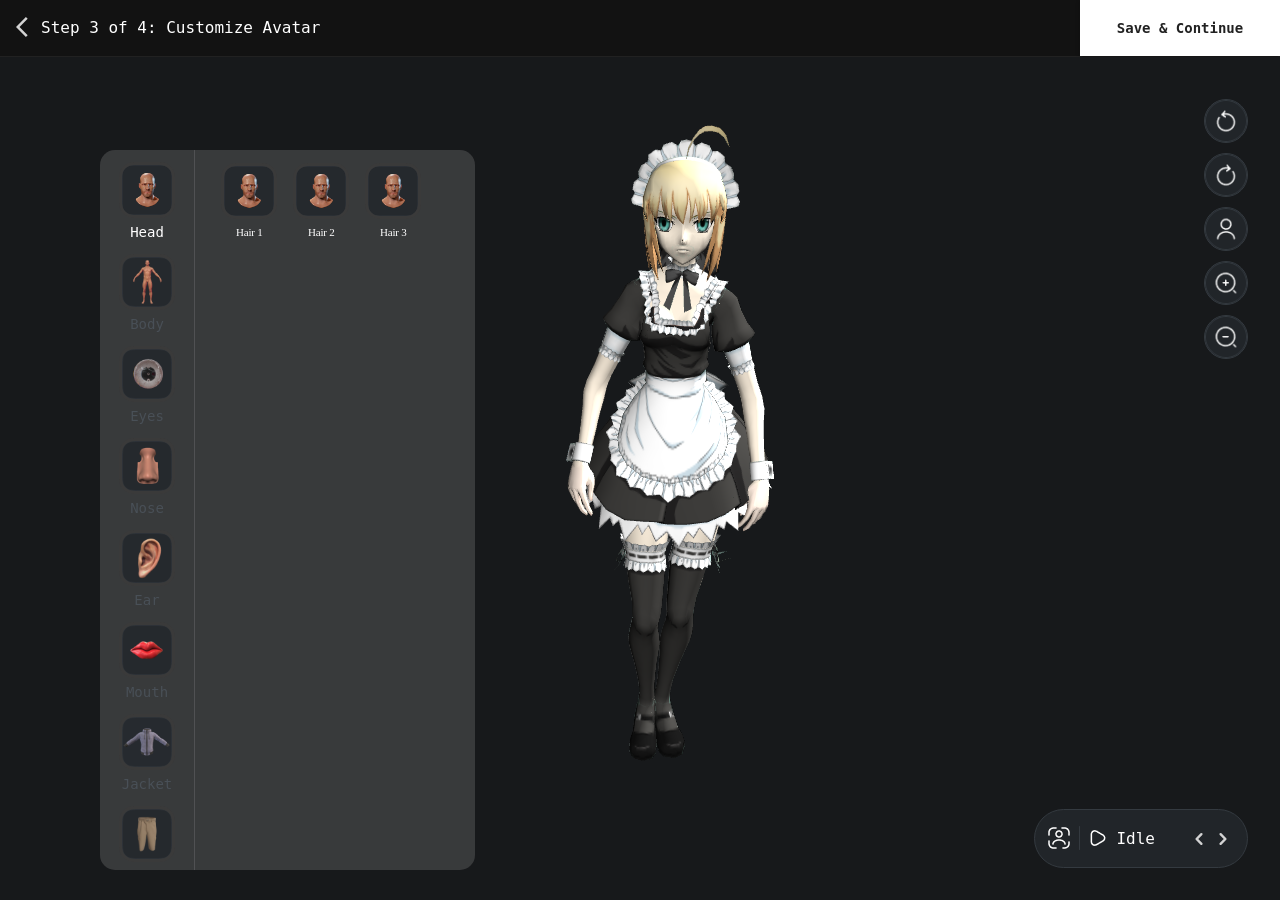
==== commit c4e9ba5b: "changes" ====
--- a/index.html
+++ b/index.html
@@ -10,12 +10,58 @@
     <!-- <link rel="stylesheet" href="https://cdnjs.cloudflare.com/ajax/libs/font-awesome/4.7.0/css/font-awesome.min.css" /> -->
     <link rel="stylesheet" href="./modal.css" />
 </head>
+<style>
+    body {
+        height: 100vh;
+        width: 100vw;
+    }
+
+    #container canvas {
+        width: 100% !important;
+        height: 100% !important;
+    }
+
+    .idleBtn {
+        display: flex;
+        align-items: center;
+        padding: 10px 12px;
+        background: #212529;
+        /* Gray/8 */
+
+        border: 1px solid #343A40;
+        border-radius: 56px;
+        position: absolute;
+        bottom: 2rem ;
+        right: 2rem;
+    }
+    .arrow_icon{
+        
+    display: flex;
+    align-items: center;
+cursor: pointer;
+    }
+    .arrow_icon svg{
+        height: 1.5rem;
+    }
+    .arrow_icon:hover{
+        scale: 1.3;
+    }
+    .text-white{
+        color: white !important;
+    }
+</style>
 
 <body>
-    
-    <div class="background">
-        
-        <div class="top-section">
+
+    <div class="background" style="
+      height: 100%;
+    overflow: hidden;
+    width: 100%;
+        ">
+
+        <div class="top-section" style="
+        position: static;
+        ">
             <div class="css-asnci9">
                 <div class=".css-hasgqs">
                     <!-- <img src="./3D Vector Creator & Collector/Desktop/Dark Version/Deshboard/Mask group.png" alt=""
@@ -24,76 +70,84 @@
                     <span style="cursor: pointer"><svg class="css-vubbuv" focusable="false" aria-hidden="true"
                             viewBox="0 0 24 24" data-testid="ArrowBackIosIcon" style="padding-top: 15px">
                             <path d="M11.67 3.87 9.9 2.1 0 12l9.9 9.9 1.77-1.77L3.54 12z"></path>
-                        </svg><p style="margin-top: -30px;
+                        </svg>
+                        <p style="margin-top: -30px;
                         margin-left: 25px;">Step 3 of 4: Customize Avatar</p>
-                        </span>
-
-                    <button class="sc-gswNZR eBUuBt css-11bntm2" target="_blank" tabindex="0" type="button" onclick="saveAndContinue()">
+                    </span>
+
+                    <button class="sc-gswNZR eBUuBt css-11bntm2" target="_blank" tabindex="0" type="button"
+                        onclick="saveAndContinue()">
                         Save &amp; Continue<span class="MuiTouchRipple-root css-w0pj6f"></span>
                     </button>
                 </div>
             </div>
         </div>
 
-        
+
 
         <div class="css-uqiymw" style="
         height: fit-content;
         max-height: 80%;
+        z-index: 2;
     ">
-            <div class="css-s5371e">
+            <div class="css-s5371e sidebar_edit_avatar">
                 <div class="css-oqr85h"
                     style="width: 99px; height: 99px; position: absolute; top: -9999px; overflow: scroll;"></div>
                 <div class="css-ccrt04" style="margin-right: 0px;">
                     <div aria-label="Vertical tabs example" aria-orientation="vertical" class="css-j7qwjs"
                         role="tablist">
                         <div id="btn1">
-                            <button style="padding-bottom: 1.5rem;"  class="css-10s45lq" tabindex="0" type="button" role="tab"
-                                    aria-selected="true" id="vertical-tab-0" aria-controls="vertical-tabpanel-0" >
-                                    <div class="css-1xrvvaf">
-                                        <div class="css-wig3hl">
-                                            <img alt="image"
-                                                src="[data-uri]"
-                                                class="css-1hy9t21">
-                                            </div>
-                                    </div><span class="css-w0pj6f" style="top: 80%;color: #fff;text-transform: capitalize;">Head</span>
-                             </button>
+                            <button style="padding-bottom: 1.5rem;" class="css-10s45lq" tabindex="0" type="button"
+                                role="tab" aria-selected="true" id="vertical-tab-0" aria-controls="vertical-tabpanel-0">
+                                <div class="css-1xrvvaf">
+                                    <div class="css-wig3hl">
+                                        <img alt="image"
+                                            src="[data-uri]"
+                                            class="css-1hy9t21">
+                                    </div>
+                                </div><span class="css-w0pj6f text-white"
+                                    style="top: 80%;color: #495057;text-transform: capitalize;">Head</span>
+                            </button>
                         </div>
                         <div id="btn2">
-                            <button style="padding-bottom: 1.5rem;"  class="Mui-selected css-10s45lq" tabindex="-1" type="button" role="tab"
-                                    aria-selected="false" id="vertical-tab-1" aria-controls="vertical-tabpanel-1" >
-                                    <div class="css-1xrvvaf">
-                                        <div class="css-wig3hl" style="
+                            <button style="padding-bottom: 1.5rem;" class="Mui-selected css-10s45lq" tabindex="-1"
+                                type="button" role="tab" aria-selected="false" id="vertical-tab-1"
+                                aria-controls="vertical-tabpanel-1">
+                                <div class="css-1xrvvaf">
+                                    <div class="css-wig3hl" style="
                                         background-image: url('./3D Vector Creator & Collector//Desktop/Dark Version/Create Avatar Step 4/Component 96.png');
                                         background-position: top;
                                         background-size: 100%;
                                     ">
-                                    <!-- <img alt="image"
+                                        <!-- <img alt="image"
                                             src="./3D Vector Creator & Collector//Desktop/Dark Version/Create Avatar Step 4/Component 96.png"
                                                 class="css-1hy9t21"> -->
-                                            </div>
-                                    </div><span class="css-w0pj6f" style="top: 80%;color: #495057;text-transform: capitalize;">Body</span>
+                                    </div>
+                                </div><span class="css-w0pj6f"
+                                    style="top: 80%;color: #495057;text-transform: capitalize;">Body</span>
                             </button>
                         </div>
                         <div id="btn3">
-                            <button style="padding-bottom: 1.5rem;"  class="css-10s45lq" tabindex="-1" type="button" role="tab"
-                                aria-selected="false" id="vertical-tab-2" aria-controls="vertical-tabpanel-2" >
+                            <button style="padding-bottom: 1.5rem;" class="css-10s45lq" tabindex="-1" type="button"
+                                role="tab" aria-selected="false" id="vertical-tab-2"
+                                aria-controls="vertical-tabpanel-2">
                                 <div class="css-1xrvvaf">
-                                        <div class="css-wig3hl" style="
+                                    <div class="css-wig3hl" style="
                                         background-image: url('./3D Vector Creator & Collector//Desktop/Dark Version/Create Avatar Step 4/Component\ 97.png');
                                         background-position: top;
                                         background-size: 100%;
                                     ">
-                                            <!-- <img alt="image"
+                                        <!-- <img alt="image"
                                             src="[data-uri]"
                                             class="css-1hy9t21"> -->
-                                        </div>
-                                </div>
-                                <span class="css-w0pj6f" style="top: 80%;color: #495057;text-transform: capitalize;">Eyes</span>
+                                    </div>
+                                </div>
+                                <span class="css-w0pj6f"
+                                    style="top: 80%;color: #495057;text-transform: capitalize;">Eyes</span>
                             </button>
                         </div>
-                      <button style="padding-bottom: 1.5rem;"  class="css-10s45lq" tabindex="-1" type="button" role="tab"
-                            aria-selected="false" id="vertical-tab-3" aria-controls="vertical-tabpanel-3" >
+                        <button style="padding-bottom: 1.5rem;" class="css-10s45lq" tabindex="-1" type="button"
+                            role="tab" aria-selected="false" id="vertical-tab-3" aria-controls="vertical-tabpanel-3">
                             <div class="css-1xrvvaf">
                                 <div class="css-wig3hl" style="
                                 background-image: url('./3D Vector Creator & Collector//Desktop/Dark Version/Create Avatar Step 4/Component\ 98.png');
@@ -103,39 +157,45 @@
                                     <!-- <img alt="image"
                                         src="[data-uri]"
                                         class="css-1hy9t21"> -->
-                                    </div>
-                            </div><span class="css-w0pj6f" style="top: 80%;color: #495057;text-transform: capitalize;">Nose</span>
-                        </button><button style="padding-bottom: 1.5rem;"  class="css-10s45lq" tabindex="-1" type="button" role="tab"
-                            aria-selected="false" id="vertical-tab-4" aria-controls="vertical-tabpanel-4" onclick="alert('btn4')">
-                            <div class="css-1xrvvaf">
-                                <div class="css-wig3hl"  style="
+                                </div>
+                            </div><span class="css-w0pj6f"
+                                style="top: 80%;color: #495057;text-transform: capitalize;">Nose</span>
+                        </button><button style="padding-bottom: 1.5rem;" class="css-10s45lq" tabindex="-1" type="button"
+                            role="tab" aria-selected="false" id="vertical-tab-4" aria-controls="vertical-tabpanel-4"
+                            onclick="alert('btn4')">
+                            <div class="css-1xrvvaf">
+                                <div class="css-wig3hl" style="
                                 background-image: url('./3D Vector Creator & Collector//Desktop/Dark Version/Create Avatar Step 4/Component\ 99.png');
                                 background-position: top;
                                 background-size: 100%;
                             ">
-                            <!-- <img alt="image"
+                                    <!-- <img alt="image"
                                         src="[data-uri]"
                                         class="css-1hy9t21"> -->
-                                    </div>
-                            </div><span class="css-w0pj6f" style="top: 80%;color: #495057;text-transform: capitalize;">Ear</span>
-                        </button><button style="padding-bottom: 1.5rem;"  class="css-10s45lq" tabindex="-1" type="button" role="tab"
-                            aria-selected="false" id="vertical-tab-5" aria-controls="vertical-tabpanel-5" onclick="alert('btn5')">
-                            <div class="css-1xrvvaf">
-                                <div class="css-wig3hl"  style="
+                                </div>
+                            </div><span class="css-w0pj6f"
+                                style="top: 80%;color: #495057;text-transform: capitalize;">Ear</span>
+                        </button><button style="padding-bottom: 1.5rem;" class="css-10s45lq" tabindex="-1" type="button"
+                            role="tab" aria-selected="false" id="vertical-tab-5" aria-controls="vertical-tabpanel-5"
+                            onclick="alert('btn5')">
+                            <div class="css-1xrvvaf">
+                                <div class="css-wig3hl" style="
                                 background-image: url('./3D Vector Creator & Collector//Desktop/Dark Version/Create Avatar Step 4/Component\ 100.png');
                                 background-position: top;
                                 background-size: 100%;
                             ">
-                            <!-- <img alt="image"
+                                    <!-- <img alt="image"
                                         src="[data-uri]"
                                         class="css-1hy9t21"> -->
-                                    </div>
-                            </div><span class="css-w0pj6f" style="top: 80%;color: #495057;text-transform: capitalize;">Mouth</span>
+                                </div>
+                            </div><span class="css-w0pj6f"
+                                style="top: 80%;color: #495057;text-transform: capitalize;">Mouth</span>
                         </button>
-                        <button style="padding-bottom: 1.5rem;"  class="css-10s45lq" tabindex="-1" type="button" role="tab"
-                            aria-selected="false" id="vertical-tab-6" aria-controls="vertical-tabpanel-6" onclick="alert('btn6')">
-                            <div class="css-1xrvvaf">
-                                <div class="css-wig3hl"  style="
+                        <button style="padding-bottom: 1.5rem;" class="css-10s45lq" tabindex="-1" type="button"
+                            role="tab" aria-selected="false" id="vertical-tab-6" aria-controls="vertical-tabpanel-6"
+                            onclick="alert('btn6')">
+                            <div class="css-1xrvvaf">
+                                <div class="css-wig3hl" style="
                                 background-image: url('./3D Vector Creator & Collector//Desktop/Dark Version/Create Avatar Step 4/Component\ 101.png');
                                 background-position: top;
                                 background-size: 100%;
@@ -143,22 +203,25 @@
                                     <!-- <img alt="image"
                                         src="[data-uri]"
                                         class="css-1hy9t21"> -->
-                                    </div>
-                            </div><span class="css-w0pj6f" style="top: 80%;color: #495057;text-transform: capitalize;">Jacket</span>
+                                </div>
+                            </div><span class="css-w0pj6f"
+                                style="top: 80%;color: #495057;text-transform: capitalize;">Jacket</span>
                         </button>
-                        <button style="padding-bottom: 1.5rem;"  class="css-10s45lq" tabindex="-1" type="button" role="tab"
-                            aria-selected="false" id="vertical-tab-6" aria-controls="vertical-tabpanel-6" onclick="alert('btn6')">
-                            <div class="css-1xrvvaf">
-                                <div class="css-wig3hl"  style="
+                        <button style="padding-bottom: 1.5rem;" class="css-10s45lq" tabindex="-1" type="button"
+                            role="tab" aria-selected="false" id="vertical-tab-6" aria-controls="vertical-tabpanel-6"
+                            onclick="alert('btn6')">
+                            <div class="css-1xrvvaf">
+                                <div class="css-wig3hl" style="
                                 background-image: url('./3D Vector Creator & Collector//Desktop/Dark Version/Create Avatar Step 4/Component\ 102.png');
                                 background-position: top;
                                 background-size: 100%;
                             ">
-                            <!-- <img alt="image"
+                                    <!-- <img alt="image"
                                         src="[data-uri]"
                                         class="css-1hy9t21"> -->
-                                    </div>
-                            </div><span class="css-w0pj6f" style="top: 80%;color: #495057;text-transform: capitalize;">Pent</span>
+                                </div>
+                            </div><span class="css-w0pj6f"
+                                style="top: 80%;color: #495057;text-transform: capitalize;">Pent</span>
                         </button>
                     </div><span class="ss-aflp49" style="top: 0px; height: 74px;"></span>
                 </div>
@@ -172,7 +235,9 @@
                             <div class="css-1xrvvaf">
                                 <div class="css-wig3hl"><img alt="image"
                                         src="[data-uri]"
-                                        class="css-1hy9t21" onclick="viewer.selectSkin('hair', 1,'models/gltf/saber-maid-hair-mixamo/saber-maid-hair.gltf');"></div>
+                                        class="css-1hy9t21"
+                                        onclick="viewer.selectSkin('hair', 1,'models/gltf/saber-maid-hair-mixamo/saber-maid-hair.gltf');">
+                                </div>
                             </div>
                             <span class="under-icon-text">Hair 1</span>
                         </div>
@@ -180,7 +245,9 @@
                             <div class="css-1xrvvaf">
                                 <div class="css-wig3hl"><img alt="image"
                                         src="[data-uri]"
-                                        class="css-1hy9t21" onclick="viewer.selectSkin('hair',2, 'models/gltf/saber-lily-hair-sub-skeleton/saber-lily-hair-sub-skeleton.gltf');"></div>
+                                        class="css-1hy9t21"
+                                        onclick="viewer.selectSkin('hair',2, 'models/gltf/saber-lily-hair-sub-skeleton/saber-lily-hair-sub-skeleton.gltf');">
+                                </div>
                             </div>
                             <span class="under-icon-text">Hair 2</span>
                         </div>
@@ -206,7 +273,9 @@
                             <div class="css-1xrvvaf">
                                 <div class="css-wig3hl"><img alt="image"
                                         src="[data-uri]"
-                                        class="css-1hy9t21" onclick="viewer.selectSkin('clothes', 1,'models/gltf/saber-dress-mixamo/saber-dress.gltf');"></div>
+                                        class="css-1hy9t21"
+                                        onclick="viewer.selectSkin('clothes', 1,'models/gltf/saber-dress-mixamo/saber-dress.gltf');">
+                                </div>
                             </div>
                             <span class="under-icon-text">Cloth 1</span>
                         </div>
@@ -214,11 +283,13 @@
                             <div class="css-1xrvvaf">
                                 <div class="css-wig3hl"><img alt="image"
                                         src="[data-uri]"
-                                        class="css-1hy9t21" onclick="viewer.selectSkin('clothes',2, 'models/gltf/saber-suit/saber-suit.gltf');"></div>
+                                        class="css-1hy9t21"
+                                        onclick="viewer.selectSkin('clothes',2, 'models/gltf/saber-suit/saber-suit.gltf');">
+                                </div>
                             </div>
                             <span class="under-icon-text">Cloth 2</span>
                         </div>
-                       
+
                     </div>
                     </p>
                 </div>
@@ -244,7 +315,7 @@
                             </div>
                             <span class="under-icon-text">Body 2</span>
                         </div>
-                       
+
                     </div>
                     </p>
                 </div>
@@ -256,42 +327,76 @@
             <div role="tabpanel" hidden="" id="vertical-tabpanel-2" aria-labelledby="vertical-tab-2"
                 style="width: 280px;">
             </div> -->
-            
+
         </div>
-       
-        <div id="container" class="model-viewer">
+
+        <div id="container" class="model-viewer" style="
+        height:calc(100% - 57px) ;
+        width: 100%;
+        margin-top: 0;
+        position: relative;
+        ">
             <a class="button" id="downloadLink" hidden>download</a>
             <div class="side-icon-section">
-                <a href=""><img class="side-img-icon" src="./3D Vector Creator & Collector/Desktop/Dark Version/Create Avatar Step 4/Frame 100510.png"  style="height: 44px;width: 44px;margin-top:10px;float: right;" alt=""></a>
-                <a href=""><img class="side-img-icon" src="./3D Vector Creator & Collector/Desktop/Dark Version/Create Avatar Step 4/Frame 100508.png"  style="height: 44px;width: 44px;margin-top: 10px;float: right;" alt=""></a>
-                <a href=""><img class="side-img-icon" src="./3D Vector Creator & Collector/Desktop/Dark Version/Create Avatar Step 3/Frame 100486.png"  style="height: 44px;width: 44px;margin-top: 10px;float: right;" alt=""></a>
-                <a href=""><img class="side-img-icon" src="./3D Vector Creator & Collector/Desktop/Dark Version/Create Avatar Step 3/Frame 100484.png"  style="height: 44px;width: 44px;margin-top: 10px;float: right;" alt=""></a>
-                <a href=""><img class="side-img-icon" src="./3D Vector Creator & Collector/Desktop/Dark Version/Create Avatar Step 3/Frame 100485-1.png"  style="height: 44px;width: 44px;margin-top: 10px;float: right;" alt=""></a>
-             </div>
+                <a href=""><img class="side-img-icon"
+                        src="./3D Vector Creator & Collector/Desktop/Dark Version/Create Avatar Step 4/Frame 100510.png"
+                        style="height: 44px;width: 44px;margin-top:10px;float: right;" alt=""></a>
+                <a href=""><img class="side-img-icon"
+                        src="./3D Vector Creator & Collector/Desktop/Dark Version/Create Avatar Step 4/Frame 100508.png"
+                        style="height: 44px;width: 44px;margin-top: 10px;float: right;" alt=""></a>
+                <a href=""><img class="side-img-icon"
+                        src="./3D Vector Creator & Collector/Desktop/Dark Version/Create Avatar Step 3/Frame 100486.png"
+                        style="height: 44px;width: 44px;margin-top: 10px;float: right;" alt=""></a>
+                <a href=""><img class="side-img-icon"
+                        src="./3D Vector Creator & Collector/Desktop/Dark Version/Create Avatar Step 3/Frame 100484.png"
+                        style="height: 44px;width: 44px;margin-top: 10px;float: right;" alt=""></a>
+                <a href=""><img class="side-img-icon"
+                        src="./3D Vector Creator & Collector/Desktop/Dark Version/Create Avatar Step 3/Frame 100485-1.png"
+                        style="height: 44px;width: 44px;margin-top: 10px;float: right;" alt=""></a>
+            </div>
         </div>
-        
-        <div class="lower-frame">
+
+        <!-- <div class="lower-frame">
             <div class="inner-items">
                 <a href=""><img src="./3D Vector Creator & Collector/Desktop/Dark Version/Create Avatar Step 3/Group 4.png" style="margin-top:6px" alt=""></a>  
                 <a href=""><img src="./3D Vector Creator & Collector/Desktop/Dark Version/Create Avatar Step 3/Idle.png" style="margin-bottom:6px;margin-left: 0px;;" alt=""></a>  
                 <a href=""><img src="./3D Vector Creator & Collector/Desktop/Dark Version/Create Avatar Step 3/Group 3.png" style="margin-bottom:5px;margin-left: 44px;;" alt=""></a>  
             </div>
+        </div> -->
+        <div class="idleBtn">
+            <a href=""><img src="./3D Vector Creator & Collector/Desktop/Dark Version/Create Avatar Step 3/Group 4.png" style="margin-top:6px" alt=""></a>  
+            <span style="
+            margin-left: .5rem;
+            margin-right: 2rem;
+            ">
+                Idle
+            </span> 
+                <span class="arrow_icon">
+                    <svg xmlns="http://www.w3.org/2000/svg" style="height: 1.5rem;" class="h-5 w-5" viewBox="0 0 20 20" fill="currentColor">
+                        <path fill-rule="evenodd" d="M12.707 5.293a1 1 0 010 1.414L9.414 10l3.293 3.293a1 1 0 01-1.414 1.414l-4-4a1 1 0 010-1.414l4-4a1 1 0 011.414 0z" clip-rule="evenodd" />
+                      </svg>
+                </span>
+                <span class="arrow_icon">
+                    <svg xmlns="http://www.w3.org/2000/svg" class="h-5 w-5" viewBox="0 0 20 20" fill="currentColor">
+                        <path fill-rule="evenodd" d="M7.293 14.707a1 1 0 010-1.414L10.586 10 7.293 6.707a1 1 0 011.414-1.414l4 4a1 1 0 010 1.414l-4 4a1 1 0 01-1.414 0z" clip-rule="evenodd" />
+                      </svg>
+                </span>
         </div>
     </div>
 </body>
 <script type="text/javascript">
-    function saveAndContinue(){
+    function saveAndContinue() {
         location.assign("preview.html");
     }
 </script>
 <script type="text/javascript" src="build-viewer/AvatarViewer.js"></script>
 
 <script type="text/javascript">
-// var viewer = new AvatarViewer();
-var viewer = new AvatarViewer.Viewer();
-
-console.log(AvatarViewer.AvatarSystem);
-viewer.init();
+    // var viewer = new AvatarViewer();
+    var viewer = new AvatarViewer.Viewer();
+
+    console.log(AvatarViewer.AvatarSystem);
+    viewer.init();
 
 
 </script>
@@ -307,45 +412,60 @@
     targetDiv2.style.display = 'none';
     // prevDiv.style.display = 'block';
 
-    btn1.onclick = function(){
+    btn1.onclick = function (e) {
+        
+        let spanText=btn1.querySelector('.css-w0pj6f');
+        [...document.querySelectorAll('.text-white')].forEach(elem=>{elem.classList.remove('text-white')})
+        // $(".css-w0pj6f").removeClass('text-white')
         if (targetDiv0.style.display !== "none") {
             targetDiv0.style.display = "none";
-
-      }
-       else {
-        targetDiv0.style.display = "block";
-        targetDiv1.style.display = "none";
-        targetDiv2.style.display = "none";
-        //make alll the target div to none
-      }
+            spanText.classList.remove('text-white')
+        }
+        else {
+            targetDiv0.style.display = "block";
+            targetDiv1.style.display = "none";
+            targetDiv2.style.display = "none";
+            spanText.classList.add('text-white')
+            //make alll the target div to none
+        }
     }
     btn2.onclick = function () {
-      if (targetDiv1.style.display !== "none") {
-        targetDiv1.style.display = "none";
-
-      }
-       else {
-        targetDiv1.style.display = "block";
-        targetDiv0.style.display = "none";
-        targetDiv2.style.display = "none";
-
-      }
-    }
-    
-    btn3.onclick = function(){
+        let spanText=btn2.querySelector('.css-w0pj6f');
+        [...document.querySelectorAll('.text-white')].forEach(elem=>{elem.classList.remove('text-white')})
+       
+        if (targetDiv1.style.display !== "none") {
+            targetDiv1.style.display = "none";
+            spanText.classList.remove('text-white')
+
+        }
+        else {
+            targetDiv1.style.display = "block";
+            targetDiv0.style.display = "none";
+            targetDiv2.style.display = "none";
+            spanText.classList.add('text-white')
+
+        }
+    }
+
+    btn3.onclick = function () {
+        let spanText=btn3.querySelector('.css-w0pj6f');
+        [...document.querySelectorAll('.text-white')].forEach(elem=>{elem.classList.remove('text-white')})
+       
         if (targetDiv2.style.display !== "none") {
             targetDiv2.style.display = "none";
-        
-
-      }
-       else {
-        targetDiv2.style.display = "block";
-        targetDiv1.style.display = "none";
-        targetDiv0.style.display = "none";
-
-        //make alll the target div to none
-      }
-    }
-  </script>
+            spanText.classList.remove('text-white')
+
+
+        }
+        else {
+            targetDiv2.style.display = "block";
+            targetDiv1.style.display = "none";
+            targetDiv0.style.display = "none";
+            spanText.classList.add('text-white')
+
+            //make alll the target div to none
+        }
+    }
+</script>
 
 </html>
--- a/style.css
+++ b/style.css
@@ -544,23 +544,3 @@
 .css-uqiymw::-webkit-scrollbar { 
     display: none;  /* Safari and Chrome */
 }
-.edit_avatar_name{
-    display: flex;
-    align-items: center;
-    font-size: 1.25rem;
-    font-weight: 600;
-    color: white;
-    letter-spacing: -0.02em;
-    margin-left: 1rem;
-    margin-top: -1.25rem;
-}
-.edit_avatar_name input{
-    background: transparent;
-    outline: none;
-    border: none;
-    width: fit-content;
-    font-size: 1.25rem;
-    font-weight: 600;
-    color: white;
-    letter-spacing: -0.02em;
-}
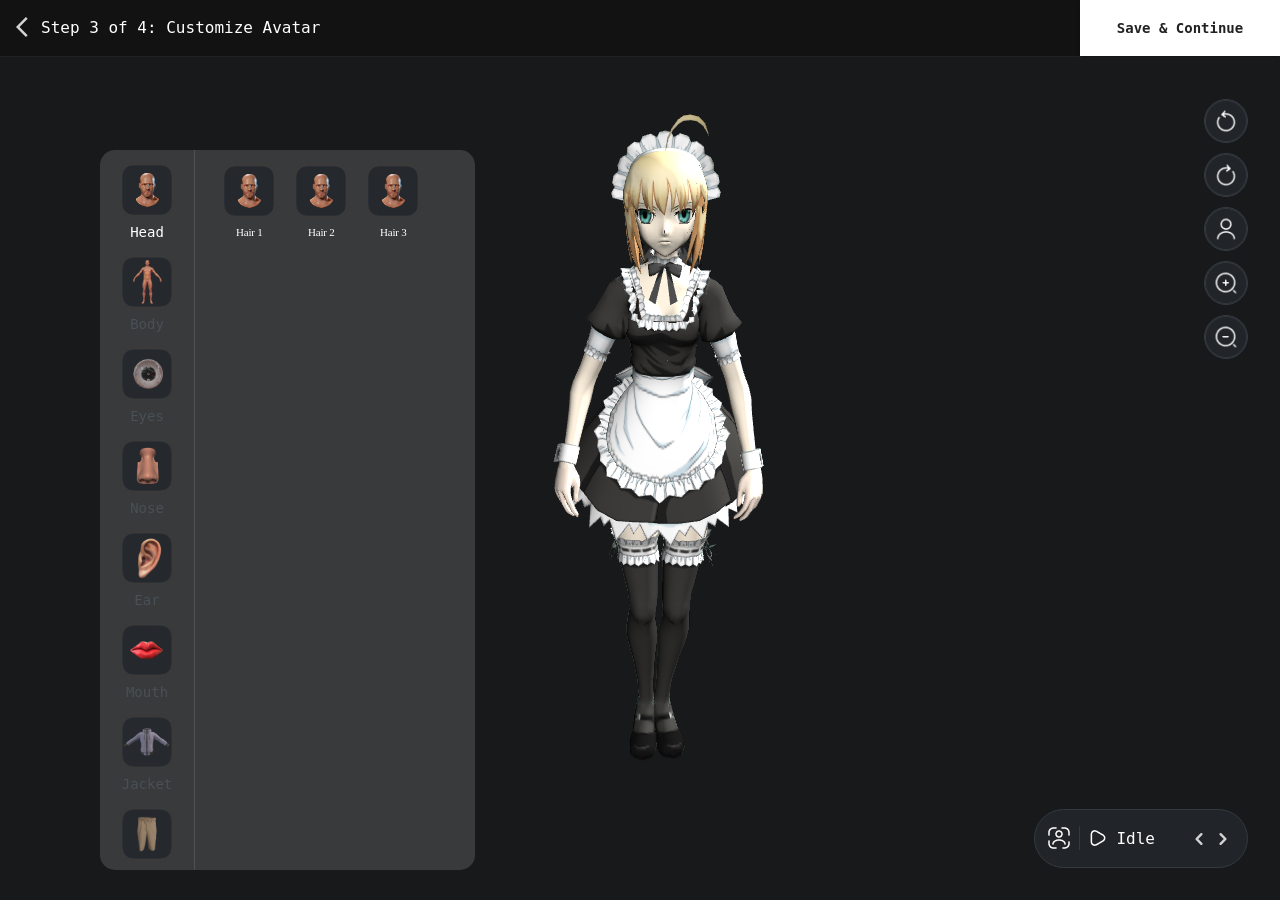
==== commit 591ade3f: "CHANGES" ====
--- a/index.html
+++ b/index.html
@@ -344,15 +344,15 @@
                 <a href=""><img class="side-img-icon"
                         src="./3D Vector Creator & Collector/Desktop/Dark Version/Create Avatar Step 4/Frame 100508.png"
                         style="height: 44px;width: 44px;margin-top: 10px;float: right;" alt=""></a>
-                <a href=""><img class="side-img-icon"
+                <a><img class="side-img-icon"
                         src="./3D Vector Creator & Collector/Desktop/Dark Version/Create Avatar Step 3/Frame 100486.png"
-                        style="height: 44px;width: 44px;margin-top: 10px;float: right;" alt=""></a>
-                <a href=""><img class="side-img-icon"
+                        style="height: 44px;width: 44px;margin-top: 10px;float: right;cursor: pointer;" alt="" onclick="potraitMode()"></a>
+                <a><img class="side-img-icon"
                         src="./3D Vector Creator & Collector/Desktop/Dark Version/Create Avatar Step 3/Frame 100484.png"
-                        style="height: 44px;width: 44px;margin-top: 10px;float: right;" alt=""></a>
-                <a href=""><img class="side-img-icon"
+                        style="height: 44px;width: 44px;margin-top: 10px;float: right;cursor: pointer;" alt="" onclick="zoomIn()"></a>
+                <a><img class="side-img-icon"
                         src="./3D Vector Creator & Collector/Desktop/Dark Version/Create Avatar Step 3/Frame 100485-1.png"
-                        style="height: 44px;width: 44px;margin-top: 10px;float: right;" alt=""></a>
+                        style="height: 44px;width: 44px;margin-top: 10px;float: right;cursor: pointer;" alt="" onclick="zoomOut()"></a>
             </div>
         </div>
 
@@ -363,20 +363,19 @@
                 <a href=""><img src="./3D Vector Creator & Collector/Desktop/Dark Version/Create Avatar Step 3/Group 3.png" style="margin-bottom:5px;margin-left: 44px;;" alt=""></a>  
             </div>
         </div> -->
-        <div class="idleBtn">
+        <div class="idleBtn" >
             <a href=""><img src="./3D Vector Creator & Collector/Desktop/Dark Version/Create Avatar Step 3/Group 4.png" style="margin-top:6px" alt=""></a>  
             <span style="
             margin-left: .5rem;
             margin-right: 2rem;
-            ">
-                Idle
+            "  id="textDivId">Idle
             </span> 
-                <span class="arrow_icon">
-                    <svg xmlns="http://www.w3.org/2000/svg" style="height: 1.5rem;" class="h-5 w-5" viewBox="0 0 20 20" fill="currentColor">
+                <span class="arrow_icon" onclick="textSliderLeftArrow()">
+                    <svg xmlns="http://www.w3.org/2000/svg" style="height: 1.5rem;" class="h-5 w-5" viewBox="0 0 20 20" fill="currentColor" >
                         <path fill-rule="evenodd" d="M12.707 5.293a1 1 0 010 1.414L9.414 10l3.293 3.293a1 1 0 01-1.414 1.414l-4-4a1 1 0 010-1.414l4-4a1 1 0 011.414 0z" clip-rule="evenodd" />
-                      </svg>
+                    </svg>
                 </span>
-                <span class="arrow_icon">
+                <span class="arrow_icon" onclick="textSliderRightArrow()">
                     <svg xmlns="http://www.w3.org/2000/svg" class="h-5 w-5" viewBox="0 0 20 20" fill="currentColor">
                         <path fill-rule="evenodd" d="M7.293 14.707a1 1 0 010-1.414L10.586 10 7.293 6.707a1 1 0 011.414-1.414l4 4a1 1 0 010 1.414l-4 4a1 1 0 01-1.414 0z" clip-rule="evenodd" />
                       </svg>
@@ -398,7 +397,59 @@
     console.log(AvatarViewer.AvatarSystem);
     viewer.init();
 
-
+    function zoomIn(){
+        viewer.camera.fov -= 5;
+        viewer.camera.updateProjectionMatrix();
+        //alert(1);
+    }
+
+    function zoomOut(){
+        viewer.camera.fov += 5;
+        viewer.camera.updateProjectionMatrix();
+        //alert(1);
+    }
+
+    function potraitMode(){
+        viewer.camera.position.set(0,5,0);
+        viewer.camera.rotation.set(0,0,0);
+        viewer.camera.fov -= 20;
+        viewer.camera.updateProjectionMatrix();
+        //alert(1);
+    }
+
+     var i = 0;
+     function textSliderRightArrow(){
+        // alert("right arrow")
+        var x = document.getElementById("textDivId");
+        if(i == 0){
+        // alert('abc');
+            i++;
+           x.innerHTML = "Walking";  
+           viewer.playAnimation(2);        
+        }else if(i == 1){
+            i++;
+            x.innerHTML = "Yawning";
+            viewer.playAnimation(3);
+        }
+     }
+     function textSliderLeftArrow(){
+        var x = document.getElementById("textDivId");
+        if(i == 1){
+            i--;
+           x.innerHTML = "idle";  
+           viewer.playAnimation(0);        
+        }else if(i == 2){
+            i--;
+            x.innerHTML = "Walking";
+            viewer.playAnimation(2);
+        }
+        // else if(i == 2){
+        //     i--;
+        //     x.innerHTML = "Yawning";
+        //     viewer.playAnimation(3);
+        // }
+
+     }
 </script>
 
 <script>
@@ -466,6 +517,8 @@
             //make alll the target div to none
         }
     }
+
+    
 </script>
 
 </html>
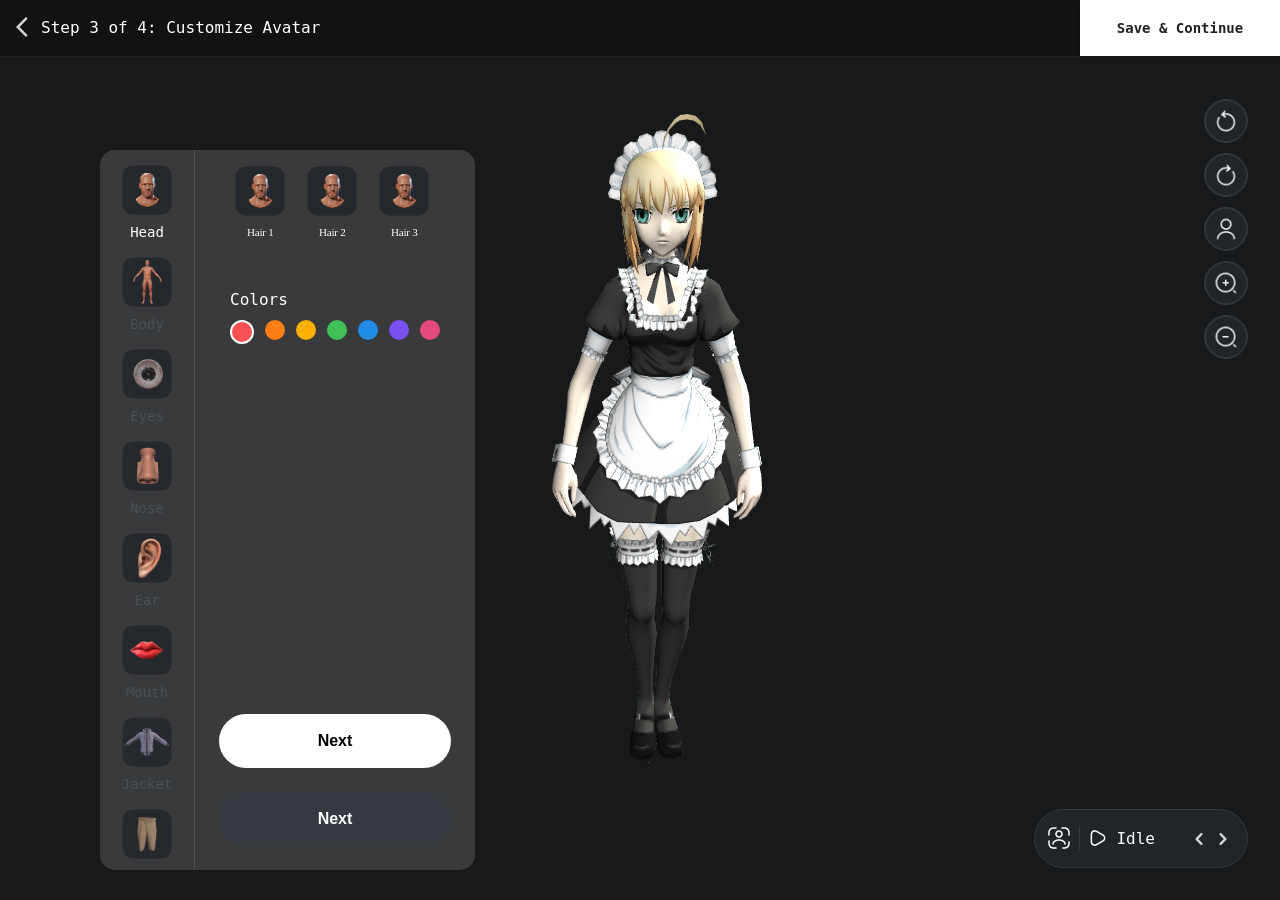
==== commit f3e9a1f7: "changes" ====
--- a/index.html
+++ b/index.html
@@ -31,22 +31,26 @@
         border: 1px solid #343A40;
         border-radius: 56px;
         position: absolute;
-        bottom: 2rem ;
+        bottom: 2rem;
         right: 2rem;
     }
-    .arrow_icon{
-        
-    display: flex;
-    align-items: center;
-cursor: pointer;
-    }
-    .arrow_icon svg{
+
+    .arrow_icon {
+
+        display: flex;
+        align-items: center;
+        cursor: pointer;
+    }
+
+    .arrow_icon svg {
         height: 1.5rem;
     }
-    .arrow_icon:hover{
+
+    .arrow_icon:hover {
         scale: 1.3;
     }
-    .text-white{
+
+    .text-white {
         color: white !important;
     }
 </style>
@@ -228,39 +232,214 @@
             </div>
             <!-- -------------------------hair work--------------------------------------- -->
             <div role="tabpanel" id="vertical-tabpanel-0" aria-labelledby="vertical-tab-0" style="width: 280px;">
-                <div class="css-19kzrtu">
-                    <p class="css-z9o674">
-                    <div class="css-xgs5wp1">
-                        <div class=".MuiGrid-item css-1wxaqej">
-                            <div class="css-1xrvvaf">
-                                <div class="css-wig3hl"><img alt="image"
-                                        src="[data-uri]"
-                                        class="css-1hy9t21"
-                                        onclick="viewer.selectSkin('hair', 1,'models/gltf/saber-maid-hair-mixamo/saber-maid-hair.gltf');">
+                <div class="" style="
+                    display: flex;
+                    align-items: center;
+                    justify-content: space-between;
+                    flex-direction: column;
+                    height: 100%;
+                    ">
+
+                    <div>
+
+
+                        <div class="css-19kzrtu">
+                            <p class="css-z9o674">
+                            <div class="css-xgs5wp1">
+                                <div class=".MuiGrid-item css-1wxaqej">
+                                    <div class="css-1xrvvaf">
+                                        <div class="css-wig3hl"><img alt="image"
+                                                src="[data-uri]"
+                                                class="css-1hy9t21"
+                                                onclick="viewer.selectSkin('hair', 1,'models/gltf/saber-maid-hair-mixamo/saber-maid-hair.gltf');">
+                                        </div>
+                                    </div>
+                                    <span class="under-icon-text">Hair 1</span>
+                                </div>
+                                <div class=" .MuiGrid-item css-1wxaqej">
+                                    <div class="css-1xrvvaf">
+                                        <div class="css-wig3hl"><img alt="image"
+                                                src="[data-uri]"
+                                                class="css-1hy9t21"
+                                                onclick="viewer.selectSkin('hair',2, 'models/gltf/saber-lily-hair-sub-skeleton/saber-lily-hair-sub-skeleton.gltf');">
+                                        </div>
+                                    </div>
+                                    <span class="under-icon-text">Hair 2</span>
+                                </div>
+                                <div class=" .MuiGrid-item css-1wxaqej">
+                                    <div class="css-1xrvvaf">
+                                        <div class="css-wig3hl"><img alt="image"
+                                                src="[data-uri]"
+                                                class="css-1hy9t21" onclick="alert('work in progress')"></div>
+                                    </div>
+                                    <span class="under-icon-text">Hair 3</span>
                                 </div>
                             </div>
-                            <span class="under-icon-text">Hair 1</span>
-                        </div>
-                        <div class=" .MuiGrid-item css-1wxaqej">
-                            <div class="css-1xrvvaf">
-                                <div class="css-wig3hl"><img alt="image"
-                                        src="[data-uri]"
-                                        class="css-1hy9t21"
-                                        onclick="viewer.selectSkin('hair',2, 'models/gltf/saber-lily-hair-sub-skeleton/saber-lily-hair-sub-skeleton.gltf');">
-                                </div>
+                            </p>
+                        </div>
+                        <div class="css-19kzrtu" style="
+                
+                padding-top: 0;
+                ">
+                            <span style="
+                        color: white;
+                        ">Colors</span>
+                            <div class="" style="
+                        display: flex;
+                        justify-content: space-between;
+                        margin-top: 8px;
+                        ">
+                                <span style="
+width: 20px;
+height: 20px;
+
+/* Red/6 */
+
+background: #FA5252;
+/* Primary/White */
+
+border: 2px solid #FFFFFF;
+border-radius: 50px;
+">
+
+                                </span>
+                                <span style="
+width: 20px;
+height: 20px;
+
+/* Red/6 */
+
+background: #FD7E14;
+/* Primary/White */
+
+
+border-radius: 50px;
+">
+
+                                </span>
+                                <span style="
+width: 20px;
+height: 20px;
+
+/* Red/6 */
+
+background: #FAB005;
+/* Primary/White */
+
+border-radius: 50px;
+">
+
+                                </span>
+                                <span style="
+width: 20px;
+height: 20px;
+
+/* Red/6 */
+
+background: #40C057;
+/* Primary/White */
+
+border-radius: 50px;
+">
+
+                                </span>
+                                <span style="
+width: 20px;
+height: 20px;
+
+/* Red/6 */
+
+background: #228BE6;
+/* Primary/White */
+
+border-radius: 50px;
+">
+
+                                </span>
+                                <span style="
+width: 20px;
+height: 20px;
+
+/* Red/6 */
+
+background: #7950F2;
+/* Primary/White */
+
+border-radius: 50px;
+">
+
+                                </span>
+                                <span style="
+width: 20px;
+height: 20px;
+
+/* Red/6 */
+
+background: #E64980;
+/* Primary/White */
+border-radius: 50px;
+">
+
+                                </span>
                             </div>
-                            <span class="under-icon-text">Hair 2</span>
-                        </div>
-                        <div class=" .MuiGrid-item css-1wxaqej">
-                            <div class="css-1xrvvaf">
-                                <div class="css-wig3hl"><img alt="image"
-                                        src="[data-uri]"
-                                        class="css-1hy9t21" onclick="alert('work in progress')"></div>
-                            </div>
-                            <span class="under-icon-text">Hair 3</span>
                         </div>
                     </div>
-                    </p>
+                    <div class="css-19kzrtu" style="
+                        width: 100%;
+    box-sizing: border-box;">
+                        <button style="display: flex;
+                    flex-direction: row;
+                    justify-content: center;
+                    align-items: center;
+                    padding: 19px 30px;
+                    gap: 12px;
+                    
+                    width: 100%;
+                    padding-top: 18px;
+                    padding-bottom: 18px;
+                    
+                    /* Primary/White */
+                    cursor: pointer;
+                    background: #FFFFFF;
+                    border-radius: 54px;
+                    
+                    margin-bottom: 24px;
+
+                    border: none;">
+                            <span style="
+                    color: black;
+                    font-weight: 600;
+                    font-size: 1rem;
+                    ">Next
+                            </span>
+
+                        </button>
+                        <button style="display: flex;
+                    flex-direction: row;
+                    justify-content: center;
+                    align-items: center;
+                    padding: 19px 30px;
+                    gap: 12px;
+                    
+                    width: 100%;
+                    padding-top: 18px;
+                    padding-bottom: 18px;
+                    
+                    /* Primary/White */
+                    cursor: pointer;
+                    background: #343A40;
+                    border-radius: 54px;
+                    margin-top: 8px;
+                    border: none;">
+                            <span style="
+                    color: white;
+                    font-weight: 600;
+                    font-size: 1rem;
+                    ">Next
+                            </span>
+
+                        </button>
+                    </div>
                 </div>
             </div>
 
@@ -346,13 +525,16 @@
                         style="height: 44px;width: 44px;margin-top: 10px;float: right;" alt=""></a>
                 <a><img class="side-img-icon"
                         src="./3D Vector Creator & Collector/Desktop/Dark Version/Create Avatar Step 3/Frame 100486.png"
-                        style="height: 44px;width: 44px;margin-top: 10px;float: right;cursor: pointer;" alt="" onclick="potraitMode()"></a>
+                        style="height: 44px;width: 44px;margin-top: 10px;float: right;cursor: pointer;" alt=""
+                        onclick="potraitMode()"></a>
                 <a><img class="side-img-icon"
                         src="./3D Vector Creator & Collector/Desktop/Dark Version/Create Avatar Step 3/Frame 100484.png"
-                        style="height: 44px;width: 44px;margin-top: 10px;float: right;cursor: pointer;" alt="" onclick="zoomIn()"></a>
+                        style="height: 44px;width: 44px;margin-top: 10px;float: right;cursor: pointer;" alt=""
+                        onclick="zoomIn()"></a>
                 <a><img class="side-img-icon"
                         src="./3D Vector Creator & Collector/Desktop/Dark Version/Create Avatar Step 3/Frame 100485-1.png"
-                        style="height: 44px;width: 44px;margin-top: 10px;float: right;cursor: pointer;" alt="" onclick="zoomOut()"></a>
+                        style="height: 44px;width: 44px;margin-top: 10px;float: right;cursor: pointer;" alt=""
+                        onclick="zoomOut()"></a>
             </div>
         </div>
 
@@ -363,23 +545,29 @@
                 <a href=""><img src="./3D Vector Creator & Collector/Desktop/Dark Version/Create Avatar Step 3/Group 3.png" style="margin-bottom:5px;margin-left: 44px;;" alt=""></a>  
             </div>
         </div> -->
-        <div class="idleBtn" >
-            <a href=""><img src="./3D Vector Creator & Collector/Desktop/Dark Version/Create Avatar Step 3/Group 4.png" style="margin-top:6px" alt=""></a>  
+        <div class="idleBtn">
+            <a href=""><img src="./3D Vector Creator & Collector/Desktop/Dark Version/Create Avatar Step 3/Group 4.png"
+                    style="margin-top:6px" alt=""></a>
             <span style="
             margin-left: .5rem;
             margin-right: 2rem;
-            "  id="textDivId">Idle
-            </span> 
-                <span class="arrow_icon" onclick="textSliderLeftArrow()">
-                    <svg xmlns="http://www.w3.org/2000/svg" style="height: 1.5rem;" class="h-5 w-5" viewBox="0 0 20 20" fill="currentColor" >
-                        <path fill-rule="evenodd" d="M12.707 5.293a1 1 0 010 1.414L9.414 10l3.293 3.293a1 1 0 01-1.414 1.414l-4-4a1 1 0 010-1.414l4-4a1 1 0 011.414 0z" clip-rule="evenodd" />
-                    </svg>
-                </span>
-                <span class="arrow_icon" onclick="textSliderRightArrow()">
-                    <svg xmlns="http://www.w3.org/2000/svg" class="h-5 w-5" viewBox="0 0 20 20" fill="currentColor">
-                        <path fill-rule="evenodd" d="M7.293 14.707a1 1 0 010-1.414L10.586 10 7.293 6.707a1 1 0 011.414-1.414l4 4a1 1 0 010 1.414l-4 4a1 1 0 01-1.414 0z" clip-rule="evenodd" />
-                      </svg>
-                </span>
+            " id="textDivId">Idle
+            </span>
+            <span class="arrow_icon" onclick="textSliderLeftArrow()">
+                <svg xmlns="http://www.w3.org/2000/svg" style="height: 1.5rem;" class="h-5 w-5" viewBox="0 0 20 20"
+                    fill="currentColor">
+                    <path fill-rule="evenodd"
+                        d="M12.707 5.293a1 1 0 010 1.414L9.414 10l3.293 3.293a1 1 0 01-1.414 1.414l-4-4a1 1 0 010-1.414l4-4a1 1 0 011.414 0z"
+                        clip-rule="evenodd" />
+                </svg>
+            </span>
+            <span class="arrow_icon" onclick="textSliderRightArrow()">
+                <svg xmlns="http://www.w3.org/2000/svg" class="h-5 w-5" viewBox="0 0 20 20" fill="currentColor">
+                    <path fill-rule="evenodd"
+                        d="M7.293 14.707a1 1 0 010-1.414L10.586 10 7.293 6.707a1 1 0 011.414-1.414l4 4a1 1 0 010 1.414l-4 4a1 1 0 01-1.414 0z"
+                        clip-rule="evenodd" />
+                </svg>
+            </span>
         </div>
     </div>
 </body>
@@ -397,48 +585,48 @@
     console.log(AvatarViewer.AvatarSystem);
     viewer.init();
 
-    function zoomIn(){
+    function zoomIn() {
         viewer.camera.fov -= 5;
         viewer.camera.updateProjectionMatrix();
         //alert(1);
     }
 
-    function zoomOut(){
+    function zoomOut() {
         viewer.camera.fov += 5;
         viewer.camera.updateProjectionMatrix();
         //alert(1);
     }
 
-    function potraitMode(){
-        viewer.camera.position.set(0,5,0);
-        viewer.camera.rotation.set(0,0,0);
+    function potraitMode() {
+        viewer.camera.position.set(0, 5, 0);
+        viewer.camera.rotation.set(0, 0, 0);
         viewer.camera.fov -= 20;
         viewer.camera.updateProjectionMatrix();
         //alert(1);
     }
 
-     var i = 0;
-     function textSliderRightArrow(){
+    var i = 0;
+    function textSliderRightArrow() {
         // alert("right arrow")
         var x = document.getElementById("textDivId");
-        if(i == 0){
-        // alert('abc');
+        if (i == 0) {
+            // alert('abc');
             i++;
-           x.innerHTML = "Walking";  
-           viewer.playAnimation(2);        
-        }else if(i == 1){
+            x.innerHTML = "Walking";
+            viewer.playAnimation(2);
+        } else if (i == 1) {
             i++;
             x.innerHTML = "Yawning";
             viewer.playAnimation(3);
         }
-     }
-     function textSliderLeftArrow(){
+    }
+    function textSliderLeftArrow() {
         var x = document.getElementById("textDivId");
-        if(i == 1){
+        if (i == 1) {
             i--;
-           x.innerHTML = "idle";  
-           viewer.playAnimation(0);        
-        }else if(i == 2){
+            x.innerHTML = "idle";
+            viewer.playAnimation(0);
+        } else if (i == 2) {
             i--;
             x.innerHTML = "Walking";
             viewer.playAnimation(2);
@@ -449,7 +637,7 @@
         //     viewer.playAnimation(3);
         // }
 
-     }
+    }
 </script>
 
 <script>
@@ -464,9 +652,9 @@
     // prevDiv.style.display = 'block';
 
     btn1.onclick = function (e) {
-        
-        let spanText=btn1.querySelector('.css-w0pj6f');
-        [...document.querySelectorAll('.text-white')].forEach(elem=>{elem.classList.remove('text-white')})
+
+        let spanText = btn1.querySelector('.css-w0pj6f');
+        [...document.querySelectorAll('.text-white')].forEach(elem => { elem.classList.remove('text-white') })
         // $(".css-w0pj6f").removeClass('text-white')
         if (targetDiv0.style.display !== "none") {
             targetDiv0.style.display = "none";
@@ -481,9 +669,9 @@
         }
     }
     btn2.onclick = function () {
-        let spanText=btn2.querySelector('.css-w0pj6f');
-        [...document.querySelectorAll('.text-white')].forEach(elem=>{elem.classList.remove('text-white')})
-       
+        let spanText = btn2.querySelector('.css-w0pj6f');
+        [...document.querySelectorAll('.text-white')].forEach(elem => { elem.classList.remove('text-white') })
+
         if (targetDiv1.style.display !== "none") {
             targetDiv1.style.display = "none";
             spanText.classList.remove('text-white')
@@ -499,9 +687,9 @@
     }
 
     btn3.onclick = function () {
-        let spanText=btn3.querySelector('.css-w0pj6f');
-        [...document.querySelectorAll('.text-white')].forEach(elem=>{elem.classList.remove('text-white')})
-       
+        let spanText = btn3.querySelector('.css-w0pj6f');
+        [...document.querySelectorAll('.text-white')].forEach(elem => { elem.classList.remove('text-white') })
+
         if (targetDiv2.style.display !== "none") {
             targetDiv2.style.display = "none";
             spanText.classList.remove('text-white')
@@ -518,7 +706,7 @@
         }
     }
 
-    
+
 </script>
 
 </html>
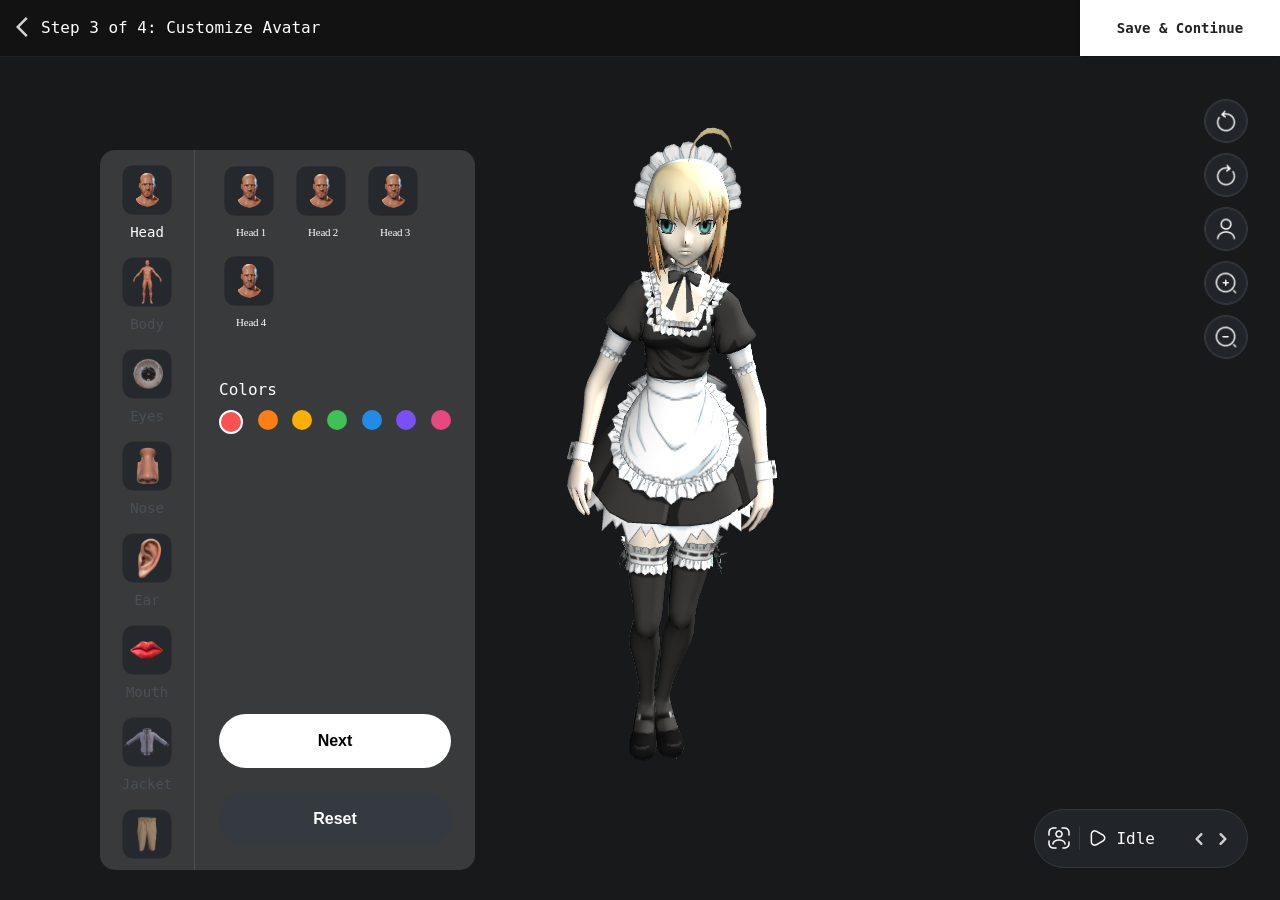
==== commit e546c57b: "chnges" ====
--- a/index.html
+++ b/index.html
@@ -150,7 +150,8 @@
                                     style="top: 80%;color: #495057;text-transform: capitalize;">Eyes</span>
                             </button>
                         </div>
-                        <button style="padding-bottom: 1.5rem;" class="css-10s45lq" tabindex="-1" type="button"
+                        <div id="btn4">
+                            <button style="padding-bottom: 1.5rem;" class="css-10s45lq" tabindex="-1" type="button"
                             role="tab" aria-selected="false" id="vertical-tab-3" aria-controls="vertical-tabpanel-3">
                             <div class="css-1xrvvaf">
                                 <div class="css-wig3hl" style="
@@ -164,9 +165,12 @@
                                 </div>
                             </div><span class="css-w0pj6f"
                                 style="top: 80%;color: #495057;text-transform: capitalize;">Nose</span>
-                        </button><button style="padding-bottom: 1.5rem;" class="css-10s45lq" tabindex="-1" type="button"
+                            </button>
+                        </div>
+                        <div id="btn5">
+                            <button style="padding-bottom: 1.5rem;" class="css-10s45lq" tabindex="-1" type="button"
                             role="tab" aria-selected="false" id="vertical-tab-4" aria-controls="vertical-tabpanel-4"
-                            onclick="alert('btn4')">
+                            >
                             <div class="css-1xrvvaf">
                                 <div class="css-wig3hl" style="
                                 background-image: url('./3D Vector Creator & Collector//Desktop/Dark Version/Create Avatar Step 4/Component\ 99.png');
@@ -179,9 +183,12 @@
                                 </div>
                             </div><span class="css-w0pj6f"
                                 style="top: 80%;color: #495057;text-transform: capitalize;">Ear</span>
-                        </button><button style="padding-bottom: 1.5rem;" class="css-10s45lq" tabindex="-1" type="button"
+                            </button>
+                        </div>
+                       <div id="btn6">
+                        <button style="padding-bottom: 1.5rem;" class="css-10s45lq" tabindex="-1" type="button"
                             role="tab" aria-selected="false" id="vertical-tab-5" aria-controls="vertical-tabpanel-5"
-                            onclick="alert('btn5')">
+                           >
                             <div class="css-1xrvvaf">
                                 <div class="css-wig3hl" style="
                                 background-image: url('./3D Vector Creator & Collector//Desktop/Dark Version/Create Avatar Step 4/Component\ 100.png');
@@ -195,54 +202,56 @@
                             </div><span class="css-w0pj6f"
                                 style="top: 80%;color: #495057;text-transform: capitalize;">Mouth</span>
                         </button>
-                        <button style="padding-bottom: 1.5rem;" class="css-10s45lq" tabindex="-1" type="button"
-                            role="tab" aria-selected="false" id="vertical-tab-6" aria-controls="vertical-tabpanel-6"
-                            onclick="alert('btn6')">
-                            <div class="css-1xrvvaf">
-                                <div class="css-wig3hl" style="
-                                background-image: url('./3D Vector Creator & Collector//Desktop/Dark Version/Create Avatar Step 4/Component\ 101.png');
-                                background-position: top;
-                                background-size: 100%;
-                            ">
-                                    <!-- <img alt="image"
-                                        src="[data-uri]"
-                                        class="css-1hy9t21"> -->
-                                </div>
-                            </div><span class="css-w0pj6f"
-                                style="top: 80%;color: #495057;text-transform: capitalize;">Jacket</span>
-                        </button>
-                        <button style="padding-bottom: 1.5rem;" class="css-10s45lq" tabindex="-1" type="button"
-                            role="tab" aria-selected="false" id="vertical-tab-6" aria-controls="vertical-tabpanel-6"
-                            onclick="alert('btn6')">
-                            <div class="css-1xrvvaf">
-                                <div class="css-wig3hl" style="
-                                background-image: url('./3D Vector Creator & Collector//Desktop/Dark Version/Create Avatar Step 4/Component\ 102.png');
-                                background-position: top;
-                                background-size: 100%;
-                            ">
-                                    <!-- <img alt="image"
-                                        src="[data-uri]"
-                                        class="css-1hy9t21"> -->
-                                </div>
-                            </div><span class="css-w0pj6f"
-                                style="top: 80%;color: #495057;text-transform: capitalize;">Pent</span>
-                        </button>
+                       </div>
+                        <div id="btn7">
+                            <button style="padding-bottom: 1.5rem;" class="css-10s45lq" tabindex="-1" type="button"
+                                role="tab" aria-selected="false" id="vertical-tab-6" aria-controls="vertical-tabpanel-6"
+                               >
+                                <div class="css-1xrvvaf">
+                                    <div class="css-wig3hl" style="
+                                    background-image: url('./3D Vector Creator & Collector//Desktop/Dark Version/Create Avatar Step 4/Component\ 101.png');
+                                    background-position: top;
+                                    background-size: 100%;
+                                ">
+                                        <!-- <img alt="image"
+                                            src="[data-uri]"
+                                            class="css-1hy9t21"> -->
+                                    </div>
+                                </div><span class="css-w0pj6f"
+                                    style="top: 80%;color: #495057;text-transform: capitalize;">Jacket</span>
+                             </button>
+                        </div>
+                        <div id="btn8">
+                            <button style="padding-bottom: 1.5rem;" class="css-10s45lq" tabindex="-1" type="button"
+                                role="tab" aria-selected="false" id="vertical-tab-6" aria-controls="vertical-tabpanel-6"
+                                >
+                                <div class="css-1xrvvaf">
+                                    <div class="css-wig3hl" style="
+                                    background-image: url('./3D Vector Creator & Collector//Desktop/Dark Version/Create Avatar Step 4/Component\ 102.png');
+                                    background-position: top;
+                                    background-size: 100%;
+                                ">
+                                        <!-- <img alt="image"
+                                            src="[data-uri]"
+                                            class="css-1hy9t21"> -->
+                                    </div>
+                                </div><span class="css-w0pj6f"
+                                    style="top: 80%;color: #495057;text-transform: capitalize;">Pent</span>
+                            </button>
+                        </div>
+                        
                     </div><span class="ss-aflp49" style="top: 0px; height: 74px;"></span>
                 </div>
             </div>
             <!-- -------------------------hair work--------------------------------------- -->
             <div role="tabpanel" id="vertical-tabpanel-0" aria-labelledby="vertical-tab-0" style="width: 280px;">
-                <div class="" style="
-                    display: flex;
-                    align-items: center;
-                    justify-content: space-between;
-                    flex-direction: column;
-                    height: 100%;
-                    ">
+                <div class="" style="display: flex; align-items: center;
+                                    justify-content: space-between;
+                                    flex-direction: column;
+                                    height: 100%;
+                                    ">
 
                     <div>
-
-
                         <div class="css-19kzrtu">
                             <p class="css-z9o674">
                             <div class="css-xgs5wp1">
@@ -254,7 +263,7 @@
                                                 onclick="viewer.selectSkin('hair', 1,'models/gltf/saber-maid-hair-mixamo/saber-maid-hair.gltf');">
                                         </div>
                                     </div>
-                                    <span class="under-icon-text">Hair 1</span>
+                                    <span class="under-icon-text">Head 1</span>
                                 </div>
                                 <div class=" .MuiGrid-item css-1wxaqej">
                                     <div class="css-1xrvvaf">
@@ -264,7 +273,7 @@
                                                 onclick="viewer.selectSkin('hair',2, 'models/gltf/saber-lily-hair-sub-skeleton/saber-lily-hair-sub-skeleton.gltf');">
                                         </div>
                                     </div>
-                                    <span class="under-icon-text">Hair 2</span>
+                                    <span class="under-icon-text">Head 2</span>
                                 </div>
                                 <div class=" .MuiGrid-item css-1wxaqej">
                                     <div class="css-1xrvvaf">
@@ -272,113 +281,118 @@
                                                 src="[data-uri]"
                                                 class="css-1hy9t21" onclick="alert('work in progress')"></div>
                                     </div>
-                                    <span class="under-icon-text">Hair 3</span>
+                                    <span class="under-icon-text">Head 3</span>
+                                </div>
+                                <div class=" .MuiGrid-item css-1wxaqej">
+                                    <div class="css-1xrvvaf">
+                                        <div class="css-wig3hl"><img alt="image"
+                                                src="[data-uri]"
+                                                class="css-1hy9t21" onclick="alert('work in progress')"></div>
+                                    </div>
+                                    <span class="under-icon-text">Head 4</span>
                                 </div>
                             </div>
                             </p>
                         </div>
-                        <div class="css-19kzrtu" style="
+                        <div class="css-19kzrtu" style="padding-top: 0;">
                 
-                padding-top: 0;
-                ">
-                            <span style="
-                        color: white;
-                        ">Colors</span>
+
+                            <span style="color: white;">Colors</span>
                             <div class="" style="
-                        display: flex;
-                        justify-content: space-between;
-                        margin-top: 8px;
-                        ">
+                                    display: flex;
+                                    justify-content: space-between;
+                                    margin-top: 8px;
+                                    ">
                                 <span style="
-width: 20px;
-height: 20px;
-
-/* Red/6 */
-
-background: #FA5252;
-/* Primary/White */
-
-border: 2px solid #FFFFFF;
-border-radius: 50px;
-">
+                                    width: 20px;
+                                    height: 20px;
+
+                                    /* Red/6 */
+
+                                    background: #FA5252;
+                                    /* Primary/White */
+
+                                    border: 2px solid #FFFFFF;
+                                    border-radius: 50px;
+                                    ">
 
                                 </span>
                                 <span style="
-width: 20px;
-height: 20px;
-
-/* Red/6 */
-
-background: #FD7E14;
-/* Primary/White */
-
-
-border-radius: 50px;
-">
+                                    width: 20px;
+                                    height: 20px;
+
+                                    /* Red/6 */
+
+                                    background: #FD7E14;
+                                    /* Primary/White */
+
+
+                                    border-radius: 50px;
+                                    ">
 
                                 </span>
                                 <span style="
-width: 20px;
-height: 20px;
-
-/* Red/6 */
-
-background: #FAB005;
-/* Primary/White */
-
-border-radius: 50px;
-">
+                                    width: 20px;
+                                    height: 20px;
+
+                                    /* Red/6 */
+
+                                    background: #FAB005;
+                                    /* Primary/White */
+
+                                    border-radius: 50px;
+                                    ">
 
                                 </span>
                                 <span style="
-width: 20px;
-height: 20px;
-
-/* Red/6 */
-
-background: #40C057;
-/* Primary/White */
-
-border-radius: 50px;
-">
+                                    width: 20px;
+                                    height: 20px;
+
+                                    /* Red/6 */
+
+                                    background: #40C057;
+                                    /* Primary/White */
+
+                                    border-radius: 50px;
+                                    ">
 
                                 </span>
                                 <span style="
-width: 20px;
-height: 20px;
-
-/* Red/6 */
-
-background: #228BE6;
-/* Primary/White */
-
-border-radius: 50px;
-">
+                                    width: 20px;
+                                    height: 20px;
+
+                                    /* Red/6 */
+
+                                    background: #228BE6;
+                                    /* Primary/White */
+
+                                    border-radius: 50px;
+                                    ">
 
                                 </span>
                                 <span style="
-width: 20px;
-height: 20px;
-
-/* Red/6 */
-
-background: #7950F2;
-/* Primary/White */
-
-border-radius: 50px;
-">
+                                    width: 20px;
+                                    height: 20px;
+
+                                    /* Red/6 */
+
+                                    background: #7950F2;
+                                    /* Primary/White */
+
+                                    border-radius: 50px;
+                                    ">
 
                                 </span>
                                 <span style="
-width: 20px;
-height: 20px;
-
-/* Red/6 */
-
-background: #E64980;
-/* Primary/White */
-border-radius: 50px;
-">
+                                    width: 20px;
+                                    height: 20px;
+
+                                    /* Red/6 */
+
+                                    background: #E64980;
+                                    /* Primary/White */
+                                    border-radius: 50px;
+                                    ">
 
                                 </span>
                             </div>
@@ -386,56 +400,56 @@
                     </div>
                     <div class="css-19kzrtu" style="
                         width: 100%;
-    box-sizing: border-box;">
+                        box-sizing: border-box;">
                         <button style="display: flex;
-                    flex-direction: row;
-                    justify-content: center;
-                    align-items: center;
-                    padding: 19px 30px;
-                    gap: 12px;
-                    
-                    width: 100%;
-                    padding-top: 18px;
-                    padding-bottom: 18px;
-                    
-                    /* Primary/White */
-                    cursor: pointer;
-                    background: #FFFFFF;
-                    border-radius: 54px;
-                    
-                    margin-bottom: 24px;
-
-                    border: none;">
-                            <span style="
-                    color: black;
-                    font-weight: 600;
-                    font-size: 1rem;
-                    ">Next
+                                        flex-direction: row;
+                                        justify-content: center;
+                                        align-items: center;
+                                        padding: 19px 30px;
+                                        gap: 12px;
+                                        
+                                        width: 100%;
+                                        padding-top: 18px;
+                                        padding-bottom: 18px;
+                                        
+                                        /* Primary/White */
+                                        cursor: pointer;
+                                        background: #FFFFFF;
+                                        border-radius: 54px;
+                                        
+                                        margin-bottom: 24px;
+
+                                        border: none;">
+                            <span style="
+                            color: black;
+                            font-weight: 600;
+                            font-size: 1rem;
+                            ">Next
                             </span>
 
                         </button>
-                        <button style="display: flex;
-                    flex-direction: row;
-                    justify-content: center;
-                    align-items: center;
-                    padding: 19px 30px;
-                    gap: 12px;
-                    
-                    width: 100%;
-                    padding-top: 18px;
-                    padding-bottom: 18px;
-                    
-                    /* Primary/White */
-                    cursor: pointer;
-                    background: #343A40;
-                    border-radius: 54px;
-                    margin-top: 8px;
-                    border: none;">
-                            <span style="
-                    color: white;
-                    font-weight: 600;
-                    font-size: 1rem;
-                    ">Next
+                                <button style="display: flex;
+                            flex-direction: row;
+                            justify-content: center;
+                            align-items: center;
+                            padding: 19px 30px;
+                            gap: 12px;
+                            
+                            width: 100%;
+                            padding-top: 18px;
+                            padding-bottom: 18px;
+                            
+                            /* Primary/White */
+                            cursor: pointer;
+                            background: #343A40;
+                            border-radius: 54px;
+                            margin-top: 8px;
+                            border: none;">
+                            <span style="
+                            color: white;
+                            font-weight: 600;
+                            font-size: 1rem;
+                            ">Reset
                             </span>
 
                         </button>
@@ -443,86 +457,1444 @@
                 </div>
             </div>
 
-            <!-- -----------------------cloth work------------------------- -->
+            <!-- -----------------------cloth work/body------------------------- -->
             <div role="tabpanel" id="vertical-tabpanel-1" aria-labelledby="vertical-tab-1" style="width: 280px;">
-                <div class="css-19kzrtu">
-                    <p class="css-z9o674">
-                    <div class="css-xgs5wp1">
-                        <div class=".MuiGrid-item css-1wxaqej">
-                            <div class="css-1xrvvaf">
-                                <div class="css-wig3hl"><img alt="image"
-                                        src="[data-uri]"
-                                        class="css-1hy9t21"
-                                        onclick="viewer.selectSkin('clothes', 1,'models/gltf/saber-dress-mixamo/saber-dress.gltf');">
-                                </div>
+                <div class="" style="display: flex; align-items: center;
+                                    justify-content: space-between;
+                                    flex-direction: column;
+                                    height: 100%;
+                                    ">
+                <div>               
+                    <div class="css-19kzrtu">
+                        <p class="css-z9o674">
+                        <div class="css-xgs5wp1">
+                            <div class=".MuiGrid-item css-1wxaqej">
+                                <div class="css-1xrvvaf">
+                                    <div class="css-wig3hl"><img alt="image"
+                                            src="[data-uri]"
+                                            class="css-1hy9t21"
+                                            onclick="viewer.selectSkin('clothes', 1,'models/gltf/saber-dress-mixamo/saber-dress.gltf');">
+                                    </div>
+                                </div>
+                                <span class="under-icon-text">Body 1</span>
                             </div>
-                            <span class="under-icon-text">Cloth 1</span>
+                            <div class=" .MuiGrid-item css-1wxaqej">
+                                <div class="css-1xrvvaf">
+                                    <div class="css-wig3hl"><img alt="image"
+                                            src="[data-uri]"
+                                            class="css-1hy9t21"
+                                            onclick="viewer.selectSkin('clothes',2, 'models/gltf/saber-suit/saber-suit.gltf');">
+                                    </div>
+                                </div>
+                                <span class="under-icon-text">Body 2</span>
+                            </div>
+                            <div class=" .MuiGrid-item css-1wxaqej">
+                                <div class="css-1xrvvaf">
+                                    <div class="css-wig3hl"><img alt="image"
+                                            src="[data-uri]"
+                                            class="css-1hy9t21"
+                                            onclick="viewer.selectSkin('clothes',2, 'models/gltf/saber-suit/saber-suit.gltf');">
+                                    </div>
+                                </div>
+                                <span class="under-icon-text">Body 3</span>
+                            </div>
+
                         </div>
-                        <div class=" .MuiGrid-item css-1wxaqej">
-                            <div class="css-1xrvvaf">
-                                <div class="css-wig3hl"><img alt="image"
-                                        src="[data-uri]"
-                                        class="css-1hy9t21"
-                                        onclick="viewer.selectSkin('clothes',2, 'models/gltf/saber-suit/saber-suit.gltf');">
-                                </div>
-                            </div>
-                            <span class="under-icon-text">Cloth 2</span>
+                        </p>
+                    </div>
+                    <div class="css-19kzrtu" style="padding-top: 0;">
+                
+
+                        <span style="color: white;">Colors</span>
+                        <div class="" style="
+                                display: flex;
+                                justify-content: space-between;
+                                margin-top: 8px;
+                                ">
+                            <span style="
+                                width: 20px;
+                                height: 20px;
+
+                                /* Red/6 */
+
+                                background: #FA5252;
+                                /* Primary/White */
+
+                                border: 2px solid #FFFFFF;
+                                border-radius: 50px;
+                                ">
+
+                            </span>
+                            <span style="
+                                width: 20px;
+                                height: 20px;
+
+                                /* Red/6 */
+
+                                background: #FD7E14;
+                                /* Primary/White */
+
+
+                                border-radius: 50px;
+                                ">
+
+                            </span>
+                            <span style="
+                                width: 20px;
+                                height: 20px;
+
+                                /* Red/6 */
+
+                                background: #FAB005;
+                                /* Primary/White */
+
+                                border-radius: 50px;
+                                ">
+
+                            </span>
+                            <span style="
+                                width: 20px;
+                                height: 20px;
+
+                                /* Red/6 */
+
+                                background: #40C057;
+                                /* Primary/White */
+
+                                border-radius: 50px;
+                                ">
+
+                            </span>
+                            <span style="
+                                width: 20px;
+                                height: 20px;
+
+                                /* Red/6 */
+
+                                background: #228BE6;
+                                /* Primary/White */
+
+                                border-radius: 50px;
+                                ">
+
+                            </span>
+                            <span style="
+                                width: 20px;
+                                height: 20px;
+
+                                /* Red/6 */
+
+                                background: #7950F2;
+                                /* Primary/White */
+
+                                border-radius: 50px;
+                                ">
+
+                            </span>
+                            <span style="
+                                width: 20px;
+                                height: 20px;
+
+                                /* Red/6 */
+
+                                background: #E64980;
+                                /* Primary/White */
+                                border-radius: 50px;
+                                ">
+
+                            </span>
                         </div>
-
                     </div>
-                    </p>
+                </div>
+                <div class="css-19kzrtu" style="
+                        width: 100%;
+                        box-sizing: border-box;">
+                        <button style="display: flex;
+                                        flex-direction: row;
+                                        justify-content: center;
+                                        align-items: center;
+                                        padding: 19px 30px;
+                                        gap: 12px;
+                                        
+                                        width: 100%;
+                                        padding-top: 18px;
+                                        padding-bottom: 18px;
+                                        
+                                        /* Primary/White */
+                                        cursor: pointer;
+                                        background: #FFFFFF;
+                                        border-radius: 54px;
+                                        
+                                        margin-bottom: 24px;
+
+                                        border: none;">
+                            <span style="
+                            color: black;
+                            font-weight: 600;
+                            font-size: 1rem;
+                            ">Next
+                            </span>
+
+                        </button>
+                                <button style="display: flex;
+                            flex-direction: row;
+                            justify-content: center;
+                            align-items: center;
+                            padding: 19px 30px;
+                            gap: 12px;
+                            
+                            width: 100%;
+                            padding-top: 18px;
+                            padding-bottom: 18px;
+                            
+                            /* Primary/White */
+                            cursor: pointer;
+                            background: #343A40;
+                            border-radius: 54px;
+                            margin-top: 8px;
+                            border: none;">
+                            <span style="
+                            color: white;
+                            font-weight: 600;
+                            font-size: 1rem;
+                            ">Reset
+                            </span>
+
+                        </button>
+                    </div>
                 </div>
             </div>
-            <!-- ---------------------body work----------------------------- -->
+            <!-- ---------------------eyes work----------------------------- -->
             <div role="tabpanel" id="vertical-tabpanel-2" aria-labelledby="vertical-tab-2" style="width: 280px;">
-                <div class="css-19kzrtu">
-                    <p class="css-z9o674">
-                    <div class="css-xgs5wp1">
-                        <div class=".MuiGrid-item css-1wxaqej">
-                            <div class="css-1xrvvaf">
-                                <div class="css-wig3hl"><img alt="image"
-                                        src="[data-uri]"
-                                        class="css-1hy9t21" onclick="alert('body shape 1 work is in progress')"></div>
+                <div class="" style="display: flex; align-items: center;
+                                    justify-content: space-between;
+                                    flex-direction: column;
+                                    height: 100%;
+                                    ">
+                    <div>
+                    <div class="css-19kzrtu">
+                        <p class="css-z9o674">
+                        <div class="css-xgs5wp1">
+                            <div class=".MuiGrid-item css-1wxaqej">
+                                <div class="css-1xrvvaf">
+                                    <div class="css-wig3hl"><img alt="image"
+                                            src="[data-uri]"
+                                            class="css-1hy9t21" onclick="alert('Eyes 1 work is in progress')"></div>
+                                </div>
+                                <span class="under-icon-text">Eyes 1</span>
                             </div>
-                            <span class="under-icon-text">Body 1</span>
+                            <div class=" .MuiGrid-item css-1wxaqej">
+                                <div class="css-1xrvvaf">
+                                    <div class="css-wig3hl"><img alt="image"
+                                            src="[data-uri]"
+                                            class="css-1hy9t21" onclick="alert('Eyes 2 work is in progress')"></div>
+                                </div>
+                                <span class="under-icon-text">Eyes 2</span>
+                            </div>
+                            <div class=" .MuiGrid-item css-1wxaqej">
+                                <div class="css-1xrvvaf">
+                                    <div class="css-wig3hl"><img alt="image"
+                                            src="[data-uri]"
+                                            class="css-1hy9t21" onclick="alert('Eyes 3 work is in progress')"></div>
+                                </div>
+                                <span class="under-icon-text">Eyes 3</span>
+                            </div>
+
                         </div>
-                        <div class=" .MuiGrid-item css-1wxaqej">
-                            <div class="css-1xrvvaf">
-                                <div class="css-wig3hl"><img alt="image"
-                                        src="[data-uri]"
-                                        class="css-1hy9t21" onclick="alert('body shape 2 work is in progress')"></div>
+                        </p>
+                    </div>
+                    <div class="css-19kzrtu" style="padding-top: 0;">
+
+                        <span style="color: white;">Colors</span>
+                        <div class="" style="
+                                display: flex;
+                                justify-content: space-between;
+                                margin-top: 8px;
+                                ">
+                            <span style="
+                                width: 20px;
+                                height: 20px;
+
+                                /* Red/6 */
+
+                                background: #FA5252;
+                                /* Primary/White */
+
+                                border: 2px solid #FFFFFF;
+                                border-radius: 50px;
+                                ">
+
+                            </span>
+                            <span style="
+                                width: 20px;
+                                height: 20px;
+
+                                /* Red/6 */
+
+                                background: #FD7E14;
+                                /* Primary/White */
+
+
+                                border-radius: 50px;
+                                ">
+
+                            </span>
+                            <span style="
+                                width: 20px;
+                                height: 20px;
+
+                                /* Red/6 */
+
+                                background: #FAB005;
+                                /* Primary/White */
+
+                                border-radius: 50px;
+                                ">
+
+                            </span>
+                            <span style="
+                                width: 20px;
+                                height: 20px;
+
+                                /* Red/6 */
+
+                                background: #40C057;
+                                /* Primary/White */
+
+                                border-radius: 50px;
+                                ">
+
+                            </span>
+                            <span style="
+                                width: 20px;
+                                height: 20px;
+
+                                /* Red/6 */
+
+                                background: #228BE6;
+                                /* Primary/White */
+
+                                border-radius: 50px;
+                                ">
+
+                            </span>
+                            <span style="
+                                width: 20px;
+                                height: 20px;
+
+                                /* Red/6 */
+
+                                background: #7950F2;
+                                /* Primary/White */
+
+                                border-radius: 50px;
+                                ">
+
+                            </span>
+                            <span style="
+                                width: 20px;
+                                height: 20px;
+
+                                /* Red/6 */
+
+                                background: #E64980;
+                                /* Primary/White */
+                                border-radius: 50px;
+                                ">
+
+                            </span>
+                        </div>
+                    </div>
+                     </div>
+                     <div class="css-19kzrtu" style="
+                        width: 100%;
+                        box-sizing: border-box;">
+                        <button style="display: flex;
+                                        flex-direction: row;
+                                        justify-content: center;
+                                        align-items: center;
+                                        padding: 19px 30px;
+                                        gap: 12px;
+                                        
+                                        width: 100%;
+                                        padding-top: 18px;
+                                        padding-bottom: 18px;
+                                        
+                                        /* Primary/White */
+                                        cursor: pointer;
+                                        background: #FFFFFF;
+                                        border-radius: 54px;
+                                        
+                                        margin-bottom: 24px;
+
+                                        border: none;">
+                            <span style="
+                            color: black;
+                            font-weight: 600;
+                            font-size: 1rem;
+                            ">Next
+                            </span>
+
+                        </button>
+                                <button style="display: flex;
+                            flex-direction: row;
+                            justify-content: center;
+                            align-items: center;
+                            padding: 19px 30px;
+                            gap: 12px;
+                            
+                            width: 100%;
+                            padding-top: 18px;
+                            padding-bottom: 18px;
+                            
+                            /* Primary/White */
+                            cursor: pointer;
+                            background: #343A40;
+                            border-radius: 54px;
+                            margin-top: 8px;
+                            border: none;">
+                            <span style="
+                            color: white;
+                            font-weight: 600;
+                            font-size: 1rem;
+                            ">Reset
+                            </span>
+
+                        </button>
+                    </div>
+                </div> 
+                </div>
+            
+
+            <!---------------------------------- Nose work -------------------------------->
+            <div role="tabpanel" id="vertical-tabpanel-3" aria-labelledby="vertical-tab-3" style="width: 280px;">
+                <div class="" style="display: flex; align-items: center;
+                                    justify-content: space-between;
+                                    flex-direction: column;
+                                    height: 100%;
+                                    ">
+                <div>
+                    <div class="css-19kzrtu">
+                        <p class="css-z9o674">
+                        <div class="css-xgs5wp1">
+                            <div class=".MuiGrid-item css-1wxaqej">
+                                <div class="css-1xrvvaf">
+                                    <div class="css-wig3hl"><img alt="image"
+                                            src="[data-uri]"
+                                            class="css-1hy9t21" onclick="alert('Nose 1 work is in progress')"></div>
+                                </div>
+                                <span class="under-icon-text">Nose 1</span>
                             </div>
-                            <span class="under-icon-text">Body 2</span>
+                            <div class=" .MuiGrid-item css-1wxaqej">
+                                <div class="css-1xrvvaf">
+                                    <div class="css-wig3hl"><img alt="image"
+                                            src="[data-uri]"
+                                            class="css-1hy9t21" onclick="alert('Nose 2 work is in progress')"></div>
+                                </div>
+                                <span class="under-icon-text">Nose 2</span>
+                            </div>
+                            <div class=" .MuiGrid-item css-1wxaqej">
+                                <div class="css-1xrvvaf">
+                                    <div class="css-wig3hl"><img alt="image"
+                                            src="[data-uri]"
+                                            class="css-1hy9t21" onclick="alert('Nose 3 work is in progress')"></div>
+                                </div>
+                                <span class="under-icon-text">Nose 3</span>
+                            </div>
+
                         </div>
-
+                        </p>
                     </div>
-                    </p>
+                    <div class="css-19kzrtu" style="padding-top: 0;">
+                
+
+                        <span style="color: white;">Colors</span>
+                        <div class="" style="
+                                display: flex;
+                                justify-content: space-between;
+                                margin-top: 8px;
+                                ">
+                            <span style="
+                                width: 20px;
+                                height: 20px;
+
+                                /* Red/6 */
+
+                                background: #FA5252;
+                                /* Primary/White */
+
+                                border: 2px solid #FFFFFF;
+                                border-radius: 50px;
+                                ">
+
+                            </span>
+                            <span style="
+                                width: 20px;
+                                height: 20px;
+
+                                /* Red/6 */
+
+                                background: #FD7E14;
+                                /* Primary/White */
+
+
+                                border-radius: 50px;
+                                ">
+
+                            </span>
+                            <span style="
+                                width: 20px;
+                                height: 20px;
+
+                                /* Red/6 */
+
+                                background: #FAB005;
+                                /* Primary/White */
+
+                                border-radius: 50px;
+                                ">
+
+                            </span>
+                            <span style="
+                                width: 20px;
+                                height: 20px;
+
+                                /* Red/6 */
+
+                                background: #40C057;
+                                /* Primary/White */
+
+                                border-radius: 50px;
+                                ">
+
+                            </span>
+                            <span style="
+                                width: 20px;
+                                height: 20px;
+
+                                /* Red/6 */
+
+                                background: #228BE6;
+                                /* Primary/White */
+
+                                border-radius: 50px;
+                                ">
+
+                            </span>
+                            <span style="
+                                width: 20px;
+                                height: 20px;
+
+                                /* Red/6 */
+
+                                background: #7950F2;
+                                /* Primary/White */
+
+                                border-radius: 50px;
+                                ">
+
+                            </span>
+                            <span style="
+                                width: 20px;
+                                height: 20px;
+
+                                /* Red/6 */
+
+                                background: #E64980;
+                                /* Primary/White */
+                                border-radius: 50px;
+                                ">
+
+                            </span>
+                        </div>
+                    </div>
+                    
+                </div>
+                <div class="css-19kzrtu" style="
+                        width: 100%;
+                        box-sizing: border-box;">
+                        <button style="display: flex;
+                                        flex-direction: row;
+                                        justify-content: center;
+                                        align-items: center;
+                                        padding: 19px 30px;
+                                        gap: 12px;
+                                        
+                                        width: 100%;
+                                        padding-top: 18px;
+                                        padding-bottom: 18px;
+                                        
+                                        /* Primary/White */
+                                        cursor: pointer;
+                                        background: #FFFFFF;
+                                        border-radius: 54px;
+                                        
+                                        margin-bottom: 24px;
+
+                                        border: none;">
+                            <span style="
+                            color: black;
+                            font-weight: 600;
+                            font-size: 1rem;
+                            ">Next
+                            </span>
+
+                        </button>
+                                <button style="display: flex;
+                            flex-direction: row;
+                            justify-content: center;
+                            align-items: center;
+                            padding: 19px 30px;
+                            gap: 12px;
+                            
+                            width: 100%;
+                            padding-top: 18px;
+                            padding-bottom: 18px;
+                            
+                            /* Primary/White */
+                            cursor: pointer;
+                            background: #343A40;
+                            border-radius: 54px;
+                            margin-top: 8px;
+                            border: none;">
+                            <span style="
+                            color: white;
+                            font-weight: 600;
+                            font-size: 1rem;
+                            ">Reset
+                            </span>
+
+                        </button>
+                    </div>
                 </div>
             </div>
-            <!-- ----------------------------------------------------------- -->
-            <!-- <div role="tabpanel" hidden="" id="vertical-tabpanel-1" aria-labelledby="vertical-tab-1"
-                style="width: 280px;">
+
+            <!----------------------------- Ear work  ---------------->
+            <div role="tabpanel" id="vertical-tabpanel-4" aria-labelledby="vertical-tab-4" style="width: 280px;">
+                <div class="" style="display: flex; align-items: center;
+                                    justify-content: space-between;
+                                    flex-direction: column;
+                                    height: 100%;
+                                    ">
+                <div>
+                    <div class="css-19kzrtu">
+                        <p class="css-z9o674">
+                        <div class="css-xgs5wp1">
+                            <div class=".MuiGrid-item css-1wxaqej">
+                                <div class="css-1xrvvaf">
+                                    <div class="css-wig3hl"><img alt="image"
+                                            src="[data-uri]"
+                                            class="css-1hy9t21" onclick="alert('nose 1 work is in progress')"></div>
+                                </div>
+                                <span class="under-icon-text">Ear 1</span>
+                            </div>
+                            <div class=" .MuiGrid-item css-1wxaqej">
+                                <div class="css-1xrvvaf">
+                                    <div class="css-wig3hl"><img alt="image"
+                                            src="[data-uri]"
+                                            class="css-1hy9t21" onclick="alert('nose 2 work is in progress')"></div>
+                                </div>
+                                <span class="under-icon-text">Ear 2</span>
+                            </div>
+                            <div class=" .MuiGrid-item css-1wxaqej">
+                                <div class="css-1xrvvaf">
+                                    <div class="css-wig3hl"><img alt="image"
+                                            src="[data-uri]"
+                                            class="css-1hy9t21" onclick="alert('nose 2 work is in progress')"></div>
+                                </div>
+                                <span class="under-icon-text">Ear 3</span>
+                            </div>
+
+                        </div>
+                        </p>
+                    </div>
+                    <div class="css-19kzrtu" style="padding-top: 0;">
+                
+
+                        <span style="color: white;">Colors</span>
+                        <div class="" style="
+                                display: flex;
+                                justify-content: space-between;
+                                margin-top: 8px;
+                                ">
+                            <span style="
+                                width: 20px;
+                                height: 20px;
+
+                                /* Red/6 */
+
+                                background: #FA5252;
+                                /* Primary/White */
+
+                                border: 2px solid #FFFFFF;
+                                border-radius: 50px;
+                                ">
+
+                            </span>
+                            <span style="
+                                width: 20px;
+                                height: 20px;
+
+                                /* Red/6 */
+
+                                background: #FD7E14;
+                                /* Primary/White */
+
+
+                                border-radius: 50px;
+                                ">
+
+                            </span>
+                            <span style="
+                                width: 20px;
+                                height: 20px;
+
+                                /* Red/6 */
+
+                                background: #FAB005;
+                                /* Primary/White */
+
+                                border-radius: 50px;
+                                ">
+
+                            </span>
+                            <span style="
+                                width: 20px;
+                                height: 20px;
+
+                                /* Red/6 */
+
+                                background: #40C057;
+                                /* Primary/White */
+
+                                border-radius: 50px;
+                                ">
+
+                            </span>
+                            <span style="
+                                width: 20px;
+                                height: 20px;
+
+                                /* Red/6 */
+
+                                background: #228BE6;
+                                /* Primary/White */
+
+                                border-radius: 50px;
+                                ">
+
+                            </span>
+                            <span style="
+                                width: 20px;
+                                height: 20px;
+
+                                /* Red/6 */
+
+                                background: #7950F2;
+                                /* Primary/White */
+
+                                border-radius: 50px;
+                                ">
+
+                            </span>
+                            <span style="
+                                width: 20px;
+                                height: 20px;
+
+                                /* Red/6 */
+
+                                background: #E64980;
+                                /* Primary/White */
+                                border-radius: 50px;
+                                ">
+
+                            </span>
+                        </div>
+                    </div>
+                </div>
+                <div class="css-19kzrtu" style="
+                        width: 100%;
+                        box-sizing: border-box;">
+                        <button style="display: flex;
+                                        flex-direction: row;
+                                        justify-content: center;
+                                        align-items: center;
+                                        padding: 19px 30px;
+                                        gap: 12px;
+                                        
+                                        width: 100%;
+                                        padding-top: 18px;
+                                        padding-bottom: 18px;
+                                        
+                                        /* Primary/White */
+                                        cursor: pointer;
+                                        background: #FFFFFF;
+                                        border-radius: 54px;
+                                        
+                                        margin-bottom: 24px;
+
+                                        border: none;">
+                            <span style="
+                            color: black;
+                            font-weight: 600;
+                            font-size: 1rem;
+                            ">Next
+                            </span>
+
+                        </button>
+                                <button style="display: flex;
+                            flex-direction: row;
+                            justify-content: center;
+                            align-items: center;
+                            padding: 19px 30px;
+                            gap: 12px;
+                            
+                            width: 100%;
+                            padding-top: 18px;
+                            padding-bottom: 18px;
+                            
+                            /* Primary/White */
+                            cursor: pointer;
+                            background: #343A40;
+                            border-radius: 54px;
+                            margin-top: 8px;
+                            border: none;">
+                            <span style="
+                            color: white;
+                            font-weight: 600;
+                            font-size: 1rem;
+                            ">Reset
+                            </span>
+
+                        </button>
+                    </div>
+                </div>
+                </div>
+            
+
+            <!------------------------- Mouth work  ---------------------------->
+            <div role="tabpanel" id="vertical-tabpanel-5" aria-labelledby="vertical-tab-5" style="width: 280px;">
+                <div class="" style="display: flex; align-items: center;
+                                    justify-content: space-between;
+                                    flex-direction: column;
+                                    height: 100%;
+                                    ">
+                <div>
+                    <div class="css-19kzrtu">
+                        <p class="css-z9o674">
+                        <div class="css-xgs5wp1">
+                            <div class=".MuiGrid-item css-1wxaqej">
+                                <div class="css-1xrvvaf">
+                                    <div class="css-wig3hl"><img alt="image"
+                                            src="[data-uri]"
+                                            class="css-1hy9t21" onclick="alert('eyes 1 work is in progress')"></div>
+                                </div>
+                                <span class="under-icon-text">Mouth 1</span>
+                            </div>
+                            <div class=" .MuiGrid-item css-1wxaqej">
+                                <div class="css-1xrvvaf">
+                                    <div class="css-wig3hl"><img alt="image"
+                                            src="[data-uri]"
+                                            class="css-1hy9t21" onclick="alert('Eyes 2 work is in progress')"></div>
+                                </div>
+                                <span class="under-icon-text">Mouth 2</span>
+                            </div>
+                            <div class=" .MuiGrid-item css-1wxaqej">
+                                <div class="css-1xrvvaf">
+                                    <div class="css-wig3hl"><img alt="image"
+                                            src="[data-uri]"
+                                            class="css-1hy9t21" onclick="alert('Eyes 3 work is in progress')"></div>
+                                </div>
+                                <span class="under-icon-text">Mouth 3</span>
+                            </div>
+
+                        </div>
+                        </p>
+                    </div>
+                    <div class="css-19kzrtu" style="padding-top: 0;">
+                
+
+                        <span style="color: white;">Colors</span>
+                        <div class="" style="
+                                display: flex;
+                                justify-content: space-between;
+                                margin-top: 8px;
+                                ">
+                            <span style="
+                                width: 20px;
+                                height: 20px;
+
+                                /* Red/6 */
+
+                                background: #FA5252;
+                                /* Primary/White */
+
+                                border: 2px solid #FFFFFF;
+                                border-radius: 50px;
+                                ">
+
+                            </span>
+                            <span style="
+                                width: 20px;
+                                height: 20px;
+
+                                /* Red/6 */
+
+                                background: #FD7E14;
+                                /* Primary/White */
+
+
+                                border-radius: 50px;
+                                ">
+
+                            </span>
+                            <span style="
+                                width: 20px;
+                                height: 20px;
+
+                                /* Red/6 */
+
+                                background: #FAB005;
+                                /* Primary/White */
+
+                                border-radius: 50px;
+                                ">
+
+                            </span>
+                            <span style="
+                                width: 20px;
+                                height: 20px;
+
+                                /* Red/6 */
+
+                                background: #40C057;
+                                /* Primary/White */
+
+                                border-radius: 50px;
+                                ">
+
+                            </span>
+                            <span style="
+                                width: 20px;
+                                height: 20px;
+
+                                /* Red/6 */
+
+                                background: #228BE6;
+                                /* Primary/White */
+
+                                border-radius: 50px;
+                                ">
+
+                            </span>
+                            <span style="
+                                width: 20px;
+                                height: 20px;
+
+                                /* Red/6 */
+
+                                background: #7950F2;
+                                /* Primary/White */
+
+                                border-radius: 50px;
+                                ">
+
+                            </span>
+                            <span style="
+                                width: 20px;
+                                height: 20px;
+
+                                /* Red/6 */
+
+                                background: #E64980;
+                                /* Primary/White */
+                                border-radius: 50px;
+                                ">
+
+                            </span>
+                        </div>
+                    </div>
+                </div>
+                <div class="css-19kzrtu" style="
+                    width: 100%;
+                    box-sizing: border-box;">
+                    <button style="display: flex;
+                                    flex-direction: row;
+                                    justify-content: center;
+                                    align-items: center;
+                                    padding: 19px 30px;
+                                    gap: 12px;
+                                    
+                                    width: 100%;
+                                    padding-top: 18px;
+                                    padding-bottom: 18px;
+                                    
+                                    /* Primary/White */
+                                    cursor: pointer;
+                                    background: #FFFFFF;
+                                    border-radius: 54px;
+                                    
+                                    margin-bottom: 24px;
+
+                                    border: none;">
+                        <span style="
+                        color: black;
+                        font-weight: 600;
+                        font-size: 1rem;
+                        ">Next
+                        </span>
+
+                    </button>
+                            <button style="display: flex;
+                        flex-direction: row;
+                        justify-content: center;
+                        align-items: center;
+                        padding: 19px 30px;
+                        gap: 12px;
+                        
+                        width: 100%;
+                        padding-top: 18px;
+                        padding-bottom: 18px;
+                        
+                        /* Primary/White */
+                        cursor: pointer;
+                        background: #343A40;
+                        border-radius: 54px;
+                        margin-top: 8px;
+                        border: none;">
+                        <span style="
+                        color: white;
+                        font-weight: 600;
+                        font-size: 1rem;
+                        ">Reset
+                        </span>
+
+                    </button>
+                </div>
+                </div>
             </div>
-            <div role="tabpanel" hidden="" id="vertical-tabpanel-2" aria-labelledby="vertical-tab-2"
-                style="width: 280px;">
-            </div> -->
-
+            <!-- -------------------------Jacket work---------------------------------- -->
+            <div role="tabpanel" id="vertical-tabpanel-6" aria-labelledby="vertical-tab-6" style="width: 280px;">
+                <div class="" style="display: flex; align-items: center;
+                justify-content: space-between;
+                flex-direction: column;
+                height: 100%;
+                ">
+                <div>
+                    <div class="css-19kzrtu">
+                        <p class="css-z9o674">
+                        <div class="css-xgs5wp1">
+                            <div class=".MuiGrid-item css-1wxaqej">
+                                <div class="css-1xrvvaf">
+                                    <div class="css-wig3hl"><img alt="image"
+                                            src="[data-uri]"
+                                            class="css-1hy9t21" onclick="alert('Jacket 1 work is in progress')"></div>
+                                </div>
+                                <span class="under-icon-text">Jacket 1</span>
+                            </div>
+                            <div class=" .MuiGrid-item css-1wxaqej">
+                                <div class="css-1xrvvaf">
+                                    <div class="css-wig3hl"><img alt="image"
+                                            src="[data-uri]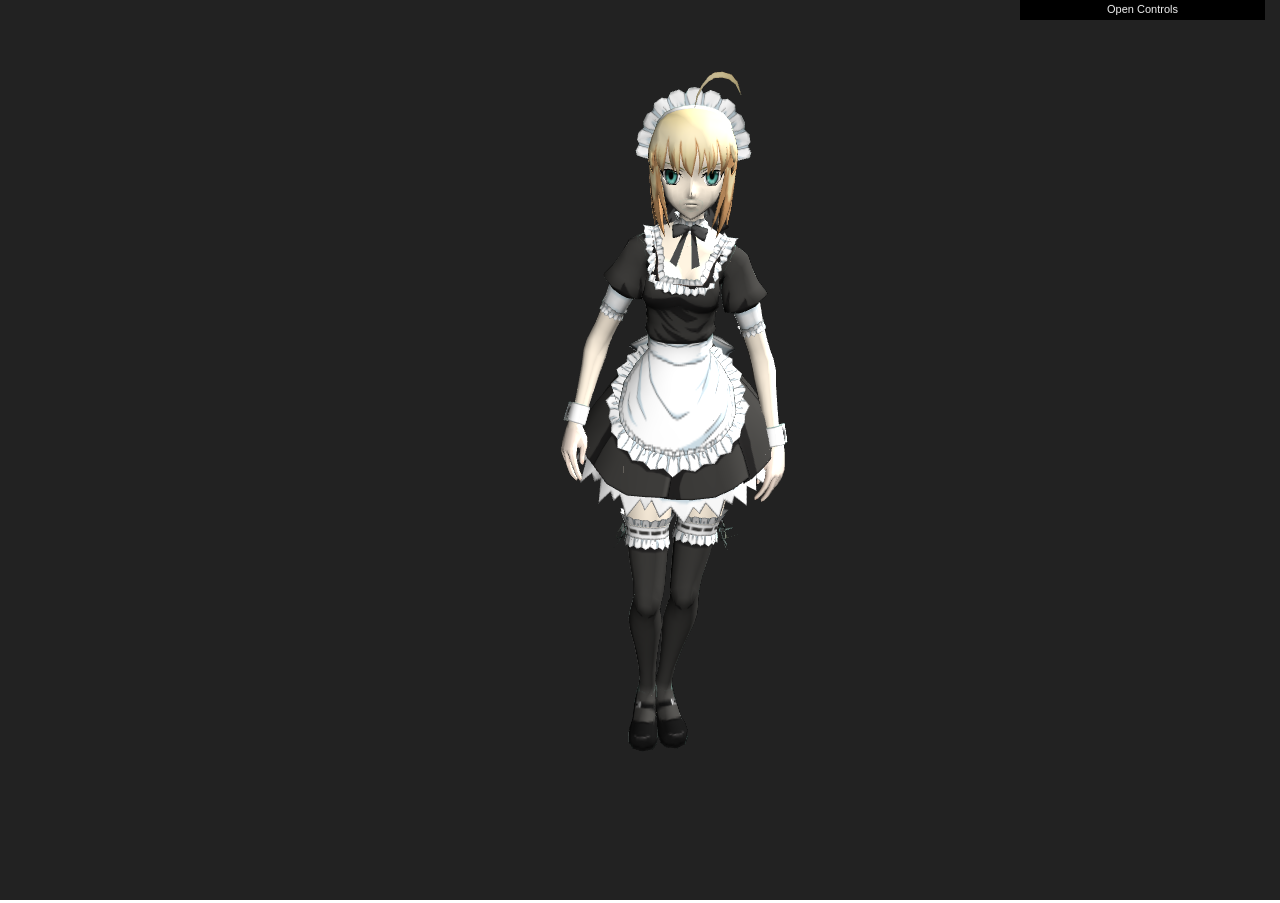
==== commit 18ef0303: "op" ====
--- a/index.html
+++ b/index.html
@@ -1,2258 +1,66 @@
 <!DOCTYPE html>
-<html lang="en">
+<html>
+  <head>
+    <meta http-equiv="Content-type" content="text/html; charset=utf-8"/>
+    <title>AVTAR</title>
 
-<head>
-    <meta charset="UTF-8" />
-    <meta http-equiv="X-UA-Compatible" content="IE=edge" />
-    <meta name="viewport" content="width=device-width, initial-scale=1.0" />
-    <title>Avatar SDK</title>
-    <link rel="stylesheet" href="./style.css" />
-    <!-- <link rel="stylesheet" href="https://cdnjs.cloudflare.com/ajax/libs/font-awesome/4.7.0/css/font-awesome.min.css" /> -->
-    <link rel="stylesheet" href="./modal.css" />
-</head>
-<style>
-    body {
-        height: 100vh;
-        width: 100vw;
-    }
+    <style>
+        body {
+            font-family: Monospace;
+            /* background-color: #222222; */
+            margin: 0px;
+            width: 100%;
+			height: 100%;
+            overflow: hidden;
+        }
+        #info {
+            color: #808080;
+            position: absolute;
+            top: 10px;
+            width: 100%;
+            text-align: center;
+            z-index: 100;
+            display:block;
+        }
+        #container {
+            position: absolute;
+            top: 0px;
+            width:100%;
+            height:100%;
+            z-index: -1;
+        }
+        #controls {
+            position: absolute;
+            width: 200px;
+            bottom: 0px;
+            left: 0px;
+            padding: 10px;
+            background-color: White;
+            font: 13px "Lucida Grande", Lucida, Verdana, sans-serif;
+        }
+        #controls > div {
+            margin-bottom: 8px;
+        }
+        #controls hr {
+            border: 0px;
+            height: 1px;
+            margin-bottom: 10px;
+            background-color: #bbb;
+        }
+        #info a, .button {
+            color: #f00;
+            font-weight: bold;
+            text-decoration: underline;
+            cursor: pointer
+        }
+    </style>
+  </head>
+  <body>
 
-    #container canvas {
-        width: 100% !important;
-        height: 100% !important;
-    }
-
-    .idleBtn {
-        display: flex;
-        align-items: center;
-        padding: 10px 12px;
-        background: #212529;
-        /* Gray/8 */
-
-        border: 1px solid #343A40;
-        border-radius: 56px;
-        position: absolute;
-        bottom: 2rem;
-        right: 2rem;
-    }
-
-    .arrow_icon {
-
-        display: flex;
-        align-items: center;
-        cursor: pointer;
-    }
-
-    .arrow_icon svg {
-        height: 1.5rem;
-    }
-
-    .arrow_icon:hover {
-        scale: 1.3;
-    }
-
-    .text-white {
-        color: white !important;
-    }
-</style>
-
-<body>
-
-    <div class="background" style="
-      height: 100%;
-    overflow: hidden;
-    width: 100%;
-        ">
-
-        <div class="top-section" style="
-        position: static;
-        ">
-            <div class="css-asnci9">
-                <div class=".css-hasgqs">
-                    <!-- <img src="./3D Vector Creator & Collector/Desktop/Dark Version/Deshboard/Mask group.png" alt=""
-                        style="max-width: 40px; margin-top: 5px; margin-right: 20px" /> -->
-
-                    <span style="cursor: pointer"><svg class="css-vubbuv" focusable="false" aria-hidden="true"
-                            viewBox="0 0 24 24" data-testid="ArrowBackIosIcon" style="padding-top: 15px">
-                            <path d="M11.67 3.87 9.9 2.1 0 12l9.9 9.9 1.77-1.77L3.54 12z"></path>
-                        </svg>
-                        <p style="margin-top: -30px;
-                        margin-left: 25px;">Step 3 of 4: Customize Avatar</p>
-                    </span>
-
-                    <button class="sc-gswNZR eBUuBt css-11bntm2" target="_blank" tabindex="0" type="button"
-                        onclick="saveAndContinue()">
-                        Save &amp; Continue<span class="MuiTouchRipple-root css-w0pj6f"></span>
-                    </button>
-                </div>
-            </div>
+       
+        <div id="container">
+            <!-- <canvas id ="canvas"></canvas> -->
         </div>
-
-
-
-        <div class="css-uqiymw" style="
-        height: fit-content;
-        max-height: 80%;
-        z-index: 2;
-    ">
-            <div class="css-s5371e sidebar_edit_avatar">
-                <div class="css-oqr85h"
-                    style="width: 99px; height: 99px; position: absolute; top: -9999px; overflow: scroll;"></div>
-                <div class="css-ccrt04" style="margin-right: 0px;">
-                    <div aria-label="Vertical tabs example" aria-orientation="vertical" class="css-j7qwjs"
-                        role="tablist">
-                        <div id="btn1">
-                            <button style="padding-bottom: 1.5rem;" class="css-10s45lq" tabindex="0" type="button"
-                                role="tab" aria-selected="true" id="vertical-tab-0" aria-controls="vertical-tabpanel-0">
-                                <div class="css-1xrvvaf">
-                                    <div class="css-wig3hl">
-                                        <img alt="image"
-                                            src="[data-uri]"
-                                            class="css-1hy9t21">
-                                    </div>
-                                </div><span class="css-w0pj6f text-white"
-                                    style="top: 80%;color: #495057;text-transform: capitalize;">Head</span>
-                            </button>
-                        </div>
-                        <div id="btn2">
-                            <button style="padding-bottom: 1.5rem;" class="Mui-selected css-10s45lq" tabindex="-1"
-                                type="button" role="tab" aria-selected="false" id="vertical-tab-1"
-                                aria-controls="vertical-tabpanel-1">
-                                <div class="css-1xrvvaf">
-                                    <div class="css-wig3hl" style="
-                                        background-image: url('./3D Vector Creator & Collector//Desktop/Dark Version/Create Avatar Step 4/Component 96.png');
-                                        background-position: top;
-                                        background-size: 100%;
-                                    ">
-                                        <!-- <img alt="image"
-                                            src="./3D Vector Creator & Collector//Desktop/Dark Version/Create Avatar Step 4/Component 96.png"
-                                                class="css-1hy9t21"> -->
-                                    </div>
-                                </div><span class="css-w0pj6f"
-                                    style="top: 80%;color: #495057;text-transform: capitalize;">Body</span>
-                            </button>
-                        </div>
-                        <div id="btn3">
-                            <button style="padding-bottom: 1.5rem;" class="css-10s45lq" tabindex="-1" type="button"
-                                role="tab" aria-selected="false" id="vertical-tab-2"
-                                aria-controls="vertical-tabpanel-2">
-                                <div class="css-1xrvvaf">
-                                    <div class="css-wig3hl" style="
-                                        background-image: url('./3D Vector Creator & Collector//Desktop/Dark Version/Create Avatar Step 4/Component\ 97.png');
-                                        background-position: top;
-                                        background-size: 100%;
-                                    ">
-                                        <!-- <img alt="image"
-                                            src="[data-uri]"
-                                            class="css-1hy9t21"> -->
-                                    </div>
-                                </div>
-                                <span class="css-w0pj6f"
-                                    style="top: 80%;color: #495057;text-transform: capitalize;">Eyes</span>
-                            </button>
-                        </div>
-                        <div id="btn4">
-                            <button style="padding-bottom: 1.5rem;" class="css-10s45lq" tabindex="-1" type="button"
-                            role="tab" aria-selected="false" id="vertical-tab-3" aria-controls="vertical-tabpanel-3">
-                            <div class="css-1xrvvaf">
-                                <div class="css-wig3hl" style="
-                                background-image: url('./3D Vector Creator & Collector//Desktop/Dark Version/Create Avatar Step 4/Component\ 98.png');
-                                background-position: top;
-                                background-size: 100%;
-                            ">
-                                    <!-- <img alt="image"
-                                        src="[data-uri]"
-                                        class="css-1hy9t21"> -->
-                                </div>
-                            </div><span class="css-w0pj6f"
-                                style="top: 80%;color: #495057;text-transform: capitalize;">Nose</span>
-                            </button>
-                        </div>
-                        <div id="btn5">
-                            <button style="padding-bottom: 1.5rem;" class="css-10s45lq" tabindex="-1" type="button"
-                            role="tab" aria-selected="false" id="vertical-tab-4" aria-controls="vertical-tabpanel-4"
-                            >
-                            <div class="css-1xrvvaf">
-                                <div class="css-wig3hl" style="
-                                background-image: url('./3D Vector Creator & Collector//Desktop/Dark Version/Create Avatar Step 4/Component\ 99.png');
-                                background-position: top;
-                                background-size: 100%;
-                            ">
-                                    <!-- <img alt="image"
-                                        src="[data-uri]"
-                                        class="css-1hy9t21"> -->
-                                </div>
-                            </div><span class="css-w0pj6f"
-                                style="top: 80%;color: #495057;text-transform: capitalize;">Ear</span>
-                            </button>
-                        </div>
-                       <div id="btn6">
-                        <button style="padding-bottom: 1.5rem;" class="css-10s45lq" tabindex="-1" type="button"
-                            role="tab" aria-selected="false" id="vertical-tab-5" aria-controls="vertical-tabpanel-5"
-                           >
-                            <div class="css-1xrvvaf">
-                                <div class="css-wig3hl" style="
-                                background-image: url('./3D Vector Creator & Collector//Desktop/Dark Version/Create Avatar Step 4/Component\ 100.png');
-                                background-position: top;
-                                background-size: 100%;
-                            ">
-                                    <!-- <img alt="image"
-                                        src="[data-uri]"
-                                        class="css-1hy9t21"> -->
-                                </div>
-                            </div><span class="css-w0pj6f"
-                                style="top: 80%;color: #495057;text-transform: capitalize;">Mouth</span>
-                        </button>
-                       </div>
-                        <div id="btn7">
-                            <button style="padding-bottom: 1.5rem;" class="css-10s45lq" tabindex="-1" type="button"
-                                role="tab" aria-selected="false" id="vertical-tab-6" aria-controls="vertical-tabpanel-6"
-                               >
-                                <div class="css-1xrvvaf">
-                                    <div class="css-wig3hl" style="
-                                    background-image: url('./3D Vector Creator & Collector//Desktop/Dark Version/Create Avatar Step 4/Component\ 101.png');
-                                    background-position: top;
-                                    background-size: 100%;
-                                ">
-                                        <!-- <img alt="image"
-                                            src="[data-uri]"
-                                            class="css-1hy9t21"> -->
-                                    </div>
-                                </div><span class="css-w0pj6f"
-                                    style="top: 80%;color: #495057;text-transform: capitalize;">Jacket</span>
-                             </button>
-                        </div>
-                        <div id="btn8">
-                            <button style="padding-bottom: 1.5rem;" class="css-10s45lq" tabindex="-1" type="button"
-                                role="tab" aria-selected="false" id="vertical-tab-6" aria-controls="vertical-tabpanel-6"
-                                >
-                                <div class="css-1xrvvaf">
-                                    <div class="css-wig3hl" style="
-                                    background-image: url('./3D Vector Creator & Collector//Desktop/Dark Version/Create Avatar Step 4/Component\ 102.png');
-                                    background-position: top;
-                                    background-size: 100%;
-                                ">
-                                        <!-- <img alt="image"
-                                            src="[data-uri]"
-                                            class="css-1hy9t21"> -->
-                                    </div>
-                                </div><span class="css-w0pj6f"
-                                    style="top: 80%;color: #495057;text-transform: capitalize;">Pent</span>
-                            </button>
-                        </div>
-                        
-                    </div><span class="ss-aflp49" style="top: 0px; height: 74px;"></span>
-                </div>
-            </div>
-            <!-- -------------------------hair work--------------------------------------- -->
-            <div role="tabpanel" id="vertical-tabpanel-0" aria-labelledby="vertical-tab-0" style="width: 280px;">
-                <div class="" style="display: flex; align-items: center;
-                                    justify-content: space-between;
-                                    flex-direction: column;
-                                    height: 100%;
-                                    ">
-
-                    <div>
-                        <div class="css-19kzrtu">
-                            <p class="css-z9o674">
-                            <div class="css-xgs5wp1">
-                                <div class=".MuiGrid-item css-1wxaqej">
-                                    <div class="css-1xrvvaf">
-                                        <div class="css-wig3hl"><img alt="image"
-                                                src="[data-uri]"
-                                                class="css-1hy9t21"
-                                                onclick="viewer.selectSkin('hair', 1,'models/gltf/saber-maid-hair-mixamo/saber-maid-hair.gltf');">
-                                        </div>
-                                    </div>
-                                    <span class="under-icon-text">Head 1</span>
-                                </div>
-                                <div class=" .MuiGrid-item css-1wxaqej">
-                                    <div class="css-1xrvvaf">
-                                        <div class="css-wig3hl"><img alt="image"
-                                                src="[data-uri]"
-                                                class="css-1hy9t21"
-                                                onclick="viewer.selectSkin('hair',2, 'models/gltf/saber-lily-hair-sub-skeleton/saber-lily-hair-sub-skeleton.gltf');">
-                                        </div>
-                                    </div>
-                                    <span class="under-icon-text">Head 2</span>
-                                </div>
-                                <div class=" .MuiGrid-item css-1wxaqej">
-                                    <div class="css-1xrvvaf">
-                                        <div class="css-wig3hl"><img alt="image"
-                                                src="[data-uri]"
-                                                class="css-1hy9t21" onclick="alert('work in progress')"></div>
-                                    </div>
-                                    <span class="under-icon-text">Head 3</span>
-                                </div>
-                                <div class=" .MuiGrid-item css-1wxaqej">
-                                    <div class="css-1xrvvaf">
-                                        <div class="css-wig3hl"><img alt="image"
-                                                src="[data-uri]"
-                                                class="css-1hy9t21" onclick="alert('work in progress')"></div>
-                                    </div>
-                                    <span class="under-icon-text">Head 4</span>
-                                </div>
-                            </div>
-                            </p>
-                        </div>
-                        <div class="css-19kzrtu" style="padding-top: 0;">
-                
-
-                            <span style="color: white;">Colors</span>
-                            <div class="" style="
-                                    display: flex;
-                                    justify-content: space-between;
-                                    margin-top: 8px;
-                                    ">
-                                <span style="
-                                    width: 20px;
-                                    height: 20px;
-
-                                    /* Red/6 */
-
-                                    background: #FA5252;
-                                    /* Primary/White */
-
-                                    border: 2px solid #FFFFFF;
-                                    border-radius: 50px;
-                                    ">
-
-                                </span>
-                                <span style="
-                                    width: 20px;
-                                    height: 20px;
-
-                                    /* Red/6 */
-
-                                    background: #FD7E14;
-                                    /* Primary/White */
-
-
-                                    border-radius: 50px;
-                                    ">
-
-                                </span>
-                                <span style="
-                                    width: 20px;
-                                    height: 20px;
-
-                                    /* Red/6 */
-
-                                    background: #FAB005;
-                                    /* Primary/White */
-
-                                    border-radius: 50px;
-                                    ">
-
-                                </span>
-                                <span style="
-                                    width: 20px;
-                                    height: 20px;
-
-                                    /* Red/6 */
-
-                                    background: #40C057;
-                                    /* Primary/White */
-
-                                    border-radius: 50px;
-                                    ">
-
-                                </span>
-                                <span style="
-                                    width: 20px;
-                                    height: 20px;
-
-                                    /* Red/6 */
-
-                                    background: #228BE6;
-                                    /* Primary/White */
-
-                                    border-radius: 50px;
-                                    ">
-
-                                </span>
-                                <span style="
-                                    width: 20px;
-                                    height: 20px;
-
-                                    /* Red/6 */
-
-                                    background: #7950F2;
-                                    /* Primary/White */
-
-                                    border-radius: 50px;
-                                    ">
-
-                                </span>
-                                <span style="
-                                    width: 20px;
-                                    height: 20px;
-
-                                    /* Red/6 */
-
-                                    background: #E64980;
-                                    /* Primary/White */
-                                    border-radius: 50px;
-                                    ">
-
-                                </span>
-                            </div>
-                        </div>
-                    </div>
-                    <div class="css-19kzrtu" style="
-                        width: 100%;
-                        box-sizing: border-box;">
-                        <button style="display: flex;
-                                        flex-direction: row;
-                                        justify-content: center;
-                                        align-items: center;
-                                        padding: 19px 30px;
-                                        gap: 12px;
-                                        
-                                        width: 100%;
-                                        padding-top: 18px;
-                                        padding-bottom: 18px;
-                                        
-                                        /* Primary/White */
-                                        cursor: pointer;
-                                        background: #FFFFFF;
-                                        border-radius: 54px;
-                                        
-                                        margin-bottom: 24px;
-
-                                        border: none;">
-                            <span style="
-                            color: black;
-                            font-weight: 600;
-                            font-size: 1rem;
-                            ">Next
-                            </span>
-
-                        </button>
-                                <button style="display: flex;
-                            flex-direction: row;
-                            justify-content: center;
-                            align-items: center;
-                            padding: 19px 30px;
-                            gap: 12px;
-                            
-                            width: 100%;
-                            padding-top: 18px;
-                            padding-bottom: 18px;
-                            
-                            /* Primary/White */
-                            cursor: pointer;
-                            background: #343A40;
-                            border-radius: 54px;
-                            margin-top: 8px;
-                            border: none;">
-                            <span style="
-                            color: white;
-                            font-weight: 600;
-                            font-size: 1rem;
-                            ">Reset
-                            </span>
-
-                        </button>
-                    </div>
-                </div>
-            </div>
-
-            <!-- -----------------------cloth work/body------------------------- -->
-            <div role="tabpanel" id="vertical-tabpanel-1" aria-labelledby="vertical-tab-1" style="width: 280px;">
-                <div class="" style="display: flex; align-items: center;
-                                    justify-content: space-between;
-                                    flex-direction: column;
-                                    height: 100%;
-                                    ">
-                <div>               
-                    <div class="css-19kzrtu">
-                        <p class="css-z9o674">
-                        <div class="css-xgs5wp1">
-                            <div class=".MuiGrid-item css-1wxaqej">
-                                <div class="css-1xrvvaf">
-                                    <div class="css-wig3hl"><img alt="image"
-                                            src="[data-uri]"
-                                            class="css-1hy9t21"
-                                            onclick="viewer.selectSkin('clothes', 1,'models/gltf/saber-dress-mixamo/saber-dress.gltf');">
-                                    </div>
-                                </div>
-                                <span class="under-icon-text">Body 1</span>
-                            </div>
-                            <div class=" .MuiGrid-item css-1wxaqej">
-                                <div class="css-1xrvvaf">
-                                    <div class="css-wig3hl"><img alt="image"
-                                            src="[data-uri]"
-                                            class="css-1hy9t21"
-                                            onclick="viewer.selectSkin('clothes',2, 'models/gltf/saber-suit/saber-suit.gltf');">
-                                    </div>
-                                </div>
-                                <span class="under-icon-text">Body 2</span>
-                            </div>
-                            <div class=" .MuiGrid-item css-1wxaqej">
-                                <div class="css-1xrvvaf">
-                                    <div class="css-wig3hl"><img alt="image"
-                                            src="[data-uri]"
-                                            class="css-1hy9t21"
-                                            onclick="viewer.selectSkin('clothes',2, 'models/gltf/saber-suit/saber-suit.gltf');">
-                                    </div>
-                                </div>
-                                <span class="under-icon-text">Body 3</span>
-                            </div>
-
-                        </div>
-                        </p>
-                    </div>
-                    <div class="css-19kzrtu" style="padding-top: 0;">
-                
-
-                        <span style="color: white;">Colors</span>
-                        <div class="" style="
-                                display: flex;
-                                justify-content: space-between;
-                                margin-top: 8px;
-                                ">
-                            <span style="
-                                width: 20px;
-                                height: 20px;
-
-                                /* Red/6 */
-
-                                background: #FA5252;
-                                /* Primary/White */
-
-                                border: 2px solid #FFFFFF;
-                                border-radius: 50px;
-                                ">
-
-                            </span>
-                            <span style="
-                                width: 20px;
-                                height: 20px;
-
-                                /* Red/6 */
-
-                                background: #FD7E14;
-                                /* Primary/White */
-
-
-                                border-radius: 50px;
-                                ">
-
-                            </span>
-                            <span style="
-                                width: 20px;
-                                height: 20px;
-
-                                /* Red/6 */
-
-                                background: #FAB005;
-                                /* Primary/White */
-
-                                border-radius: 50px;
-                                ">
-
-                            </span>
-                            <span style="
-                                width: 20px;
-                                height: 20px;
-
-                                /* Red/6 */
-
-                                background: #40C057;
-                                /* Primary/White */
-
-                                border-radius: 50px;
-                                ">
-
-                            </span>
-                            <span style="
-                                width: 20px;
-                                height: 20px;
-
-                                /* Red/6 */
-
-                                background: #228BE6;
-                                /* Primary/White */
-
-                                border-radius: 50px;
-                                ">
-
-                            </span>
-                            <span style="
-                                width: 20px;
-                                height: 20px;
-
-                                /* Red/6 */
-
-                                background: #7950F2;
-                                /* Primary/White */
-
-                                border-radius: 50px;
-                                ">
-
-                            </span>
-                            <span style="
-                                width: 20px;
-                                height: 20px;
-
-                                /* Red/6 */
-
-                                background: #E64980;
-                                /* Primary/White */
-                                border-radius: 50px;
-                                ">
-
-                            </span>
-                        </div>
-                    </div>
-                </div>
-                <div class="css-19kzrtu" style="
-                        width: 100%;
-                        box-sizing: border-box;">
-                        <button style="display: flex;
-                                        flex-direction: row;
-                                        justify-content: center;
-                                        align-items: center;
-                                        padding: 19px 30px;
-                                        gap: 12px;
-                                        
-                                        width: 100%;
-                                        padding-top: 18px;
-                                        padding-bottom: 18px;
-                                        
-                                        /* Primary/White */
-                                        cursor: pointer;
-                                        background: #FFFFFF;
-                                        border-radius: 54px;
-                                        
-                                        margin-bottom: 24px;
-
-                                        border: none;">
-                            <span style="
-                            color: black;
-                            font-weight: 600;
-                            font-size: 1rem;
-                            ">Next
-                            </span>
-
-                        </button>
-                                <button style="display: flex;
-                            flex-direction: row;
-                            justify-content: center;
-                            align-items: center;
-                            padding: 19px 30px;
-                            gap: 12px;
-                            
-                            width: 100%;
-                            padding-top: 18px;
-                            padding-bottom: 18px;
-                            
-                            /* Primary/White */
-                            cursor: pointer;
-                            background: #343A40;
-                            border-radius: 54px;
-                            margin-top: 8px;
-                            border: none;">
-                            <span style="
-                            color: white;
-                            font-weight: 600;
-                            font-size: 1rem;
-                            ">Reset
-                            </span>
-
-                        </button>
-                    </div>
-                </div>
-            </div>
-            <!-- ---------------------eyes work----------------------------- -->
-            <div role="tabpanel" id="vertical-tabpanel-2" aria-labelledby="vertical-tab-2" style="width: 280px;">
-                <div class="" style="display: flex; align-items: center;
-                                    justify-content: space-between;
-                                    flex-direction: column;
-                                    height: 100%;
-                                    ">
-                    <div>
-                    <div class="css-19kzrtu">
-                        <p class="css-z9o674">
-                        <div class="css-xgs5wp1">
-                            <div class=".MuiGrid-item css-1wxaqej">
-                                <div class="css-1xrvvaf">
-                                    <div class="css-wig3hl"><img alt="image"
-                                            src="[data-uri]"
-                                            class="css-1hy9t21" onclick="alert('Eyes 1 work is in progress')"></div>
-                                </div>
-                                <span class="under-icon-text">Eyes 1</span>
-                            </div>
-                            <div class=" .MuiGrid-item css-1wxaqej">
-                                <div class="css-1xrvvaf">
-                                    <div class="css-wig3hl"><img alt="image"
-                                            src="[data-uri]"
-                                            class="css-1hy9t21" onclick="alert('Eyes 2 work is in progress')"></div>
-                                </div>
-                                <span class="under-icon-text">Eyes 2</span>
-                            </div>
-                            <div class=" .MuiGrid-item css-1wxaqej">
-                                <div class="css-1xrvvaf">
-                                    <div class="css-wig3hl"><img alt="image"
-                                            src="[data-uri]"
-                                            class="css-1hy9t21" onclick="alert('Eyes 3 work is in progress')"></div>
-                                </div>
-                                <span class="under-icon-text">Eyes 3</span>
-                            </div>
-
-                        </div>
-                        </p>
-                    </div>
-                    <div class="css-19kzrtu" style="padding-top: 0;">
-
-                        <span style="color: white;">Colors</span>
-                        <div class="" style="
-                                display: flex;
-                                justify-content: space-between;
-                                margin-top: 8px;
-                                ">
-                            <span style="
-                                width: 20px;
-                                height: 20px;
-
-                                /* Red/6 */
-
-                                background: #FA5252;
-                                /* Primary/White */
-
-                                border: 2px solid #FFFFFF;
-                                border-radius: 50px;
-                                ">
-
-                            </span>
-                            <span style="
-                                width: 20px;
-                                height: 20px;
-
-                                /* Red/6 */
-
-                                background: #FD7E14;
-                                /* Primary/White */
-
-
-                                border-radius: 50px;
-                                ">
-
-                            </span>
-                            <span style="
-                                width: 20px;
-                                height: 20px;
-
-                                /* Red/6 */
-
-                                background: #FAB005;
-                                /* Primary/White */
-
-                                border-radius: 50px;
-                                ">
-
-                            </span>
-                            <span style="
-                                width: 20px;
-                                height: 20px;
-
-                                /* Red/6 */
-
-                                background: #40C057;
-                                /* Primary/White */
-
-                                border-radius: 50px;
-                                ">
-
-                            </span>
-                            <span style="
-                                width: 20px;
-                                height: 20px;
-
-                                /* Red/6 */
-
-                                background: #228BE6;
-                                /* Primary/White */
-
-                                border-radius: 50px;
-                                ">
-
-                            </span>
-                            <span style="
-                                width: 20px;
-                                height: 20px;
-
-                                /* Red/6 */
-
-                                background: #7950F2;
-                                /* Primary/White */
-
-                                border-radius: 50px;
-                                ">
-
-                            </span>
-                            <span style="
-                                width: 20px;
-                                height: 20px;
-
-                                /* Red/6 */
-
-                                background: #E64980;
-                                /* Primary/White */
-                                border-radius: 50px;
-                                ">
-
-                            </span>
-                        </div>
-                    </div>
-                     </div>
-                     <div class="css-19kzrtu" style="
-                        width: 100%;
-                        box-sizing: border-box;">
-                        <button style="display: flex;
-                                        flex-direction: row;
-                                        justify-content: center;
-                                        align-items: center;
-                                        padding: 19px 30px;
-                                        gap: 12px;
-                                        
-                                        width: 100%;
-                                        padding-top: 18px;
-                                        padding-bottom: 18px;
-                                        
-                                        /* Primary/White */
-                                        cursor: pointer;
-                                        background: #FFFFFF;
-                                        border-radius: 54px;
-                                        
-                                        margin-bottom: 24px;
-
-                                        border: none;">
-                            <span style="
-                            color: black;
-                            font-weight: 600;
-                            font-size: 1rem;
-                            ">Next
-                            </span>
-
-                        </button>
-                                <button style="display: flex;
-                            flex-direction: row;
-                            justify-content: center;
-                            align-items: center;
-                            padding: 19px 30px;
-                            gap: 12px;
-                            
-                            width: 100%;
-                            padding-top: 18px;
-                            padding-bottom: 18px;
-                            
-                            /* Primary/White */
-                            cursor: pointer;
-                            background: #343A40;
-                            border-radius: 54px;
-                            margin-top: 8px;
-                            border: none;">
-                            <span style="
-                            color: white;
-                            font-weight: 600;
-                            font-size: 1rem;
-                            ">Reset
-                            </span>
-
-                        </button>
-                    </div>
-                </div> 
-                </div>
-            
-
-            <!---------------------------------- Nose work -------------------------------->
-            <div role="tabpanel" id="vertical-tabpanel-3" aria-labelledby="vertical-tab-3" style="width: 280px;">
-                <div class="" style="display: flex; align-items: center;
-                                    justify-content: space-between;
-                                    flex-direction: column;
-                                    height: 100%;
-                                    ">
-                <div>
-                    <div class="css-19kzrtu">
-                        <p class="css-z9o674">
-                        <div class="css-xgs5wp1">
-                            <div class=".MuiGrid-item css-1wxaqej">
-                                <div class="css-1xrvvaf">
-                                    <div class="css-wig3hl"><img alt="image"
-                                            src="[data-uri]"
-                                            class="css-1hy9t21" onclick="alert('Nose 1 work is in progress')"></div>
-                                </div>
-                                <span class="under-icon-text">Nose 1</span>
-                            </div>
-                            <div class=" .MuiGrid-item css-1wxaqej">
-                                <div class="css-1xrvvaf">
-                                    <div class="css-wig3hl"><img alt="image"
-                                            src="[data-uri]"
-                                            class="css-1hy9t21" onclick="alert('Nose 2 work is in progress')"></div>
-                                </div>
-                                <span class="under-icon-text">Nose 2</span>
-                            </div>
-                            <div class=" .MuiGrid-item css-1wxaqej">
-                                <div class="css-1xrvvaf">
-                                    <div class="css-wig3hl"><img alt="image"
-                                            src="[data-uri]"
-                                            class="css-1hy9t21" onclick="alert('Nose 3 work is in progress')"></div>
-                                </div>
-                                <span class="under-icon-text">Nose 3</span>
-                            </div>
-
-                        </div>
-                        </p>
-                    </div>
-                    <div class="css-19kzrtu" style="padding-top: 0;">
-                
-
-                        <span style="color: white;">Colors</span>
-                        <div class="" style="
-                                display: flex;
-                                justify-content: space-between;
-                                margin-top: 8px;
-                                ">
-                            <span style="
-                                width: 20px;
-                                height: 20px;
-
-                                /* Red/6 */
-
-                                background: #FA5252;
-                                /* Primary/White */
-
-                                border: 2px solid #FFFFFF;
-                                border-radius: 50px;
-                                ">
-
-                            </span>
-                            <span style="
-                                width: 20px;
-                                height: 20px;
-
-                                /* Red/6 */
-
-                                background: #FD7E14;
-                                /* Primary/White */
-
-
-                                border-radius: 50px;
-                                ">
-
-                            </span>
-                            <span style="
-                                width: 20px;
-                                height: 20px;
-
-                                /* Red/6 */
-
-                                background: #FAB005;
-                                /* Primary/White */
-
-                                border-radius: 50px;
-                                ">
-
-                            </span>
-                            <span style="
-                                width: 20px;
-                                height: 20px;
-
-                                /* Red/6 */
-
-                                background: #40C057;
-                                /* Primary/White */
-
-                                border-radius: 50px;
-                                ">
-
-                            </span>
-                            <span style="
-                                width: 20px;
-                                height: 20px;
-
-                                /* Red/6 */
-
-                                background: #228BE6;
-                                /* Primary/White */
-
-                                border-radius: 50px;
-                                ">
-
-                            </span>
-                            <span style="
-                                width: 20px;
-                                height: 20px;
-
-                                /* Red/6 */
-
-                                background: #7950F2;
-                                /* Primary/White */
-
-                                border-radius: 50px;
-                                ">
-
-                            </span>
-                            <span style="
-                                width: 20px;
-                                height: 20px;
-
-                                /* Red/6 */
-
-                                background: #E64980;
-                                /* Primary/White */
-                                border-radius: 50px;
-                                ">
-
-                            </span>
-                        </div>
-                    </div>
-                    
-                </div>
-                <div class="css-19kzrtu" style="
-                        width: 100%;
-                        box-sizing: border-box;">
-                        <button style="display: flex;
-                                        flex-direction: row;
-                                        justify-content: center;
-                                        align-items: center;
-                                        padding: 19px 30px;
-                                        gap: 12px;
-                                        
-                                        width: 100%;
-                                        padding-top: 18px;
-                                        padding-bottom: 18px;
-                                        
-                                        /* Primary/White */
-                                        cursor: pointer;
-                                        background: #FFFFFF;
-                                        border-radius: 54px;
-                                        
-                                        margin-bottom: 24px;
-
-                                        border: none;">
-                            <span style="
-                            color: black;
-                            font-weight: 600;
-                            font-size: 1rem;
-                            ">Next
-                            </span>
-
-                        </button>
-                                <button style="display: flex;
-                            flex-direction: row;
-                            justify-content: center;
-                            align-items: center;
-                            padding: 19px 30px;
-                            gap: 12px;
-                            
-                            width: 100%;
-                            padding-top: 18px;
-                            padding-bottom: 18px;
-                            
-                            /* Primary/White */
-                            cursor: pointer;
-                            background: #343A40;
-                            border-radius: 54px;
-                            margin-top: 8px;
-                            border: none;">
-                            <span style="
-                            color: white;
-                            font-weight: 600;
-                            font-size: 1rem;
-                            ">Reset
-                            </span>
-
-                        </button>
-                    </div>
-                </div>
-            </div>
-
-            <!----------------------------- Ear work  ---------------->
-            <div role="tabpanel" id="vertical-tabpanel-4" aria-labelledby="vertical-tab-4" style="width: 280px;">
-                <div class="" style="display: flex; align-items: center;
-                                    justify-content: space-between;
-                                    flex-direction: column;
-                                    height: 100%;
-                                    ">
-                <div>
-                    <div class="css-19kzrtu">
-                        <p class="css-z9o674">
-                        <div class="css-xgs5wp1">
-                            <div class=".MuiGrid-item css-1wxaqej">
-                                <div class="css-1xrvvaf">
-                                    <div class="css-wig3hl"><img alt="image"
-                                            src="[data-uri]"
-                                            class="css-1hy9t21" onclick="alert('nose 1 work is in progress')"></div>
-                                </div>
-                                <span class="under-icon-text">Ear 1</span>
-                            </div>
-                            <div class=" .MuiGrid-item css-1wxaqej">
-                                <div class="css-1xrvvaf">
-                                    <div class="css-wig3hl"><img alt="image"
-                                            src="[data-uri]"
-                                            class="css-1hy9t21" onclick="alert('nose 2 work is in progress')"></div>
-                                </div>
-                                <span class="under-icon-text">Ear 2</span>
-                            </div>
-                            <div class=" .MuiGrid-item css-1wxaqej">
-                                <div class="css-1xrvvaf">
-                                    <div class="css-wig3hl"><img alt="image"
-                                            src="[data-uri]"
-                                            class="css-1hy9t21" onclick="alert('nose 2 work is in progress')"></div>
-                                </div>
-                                <span class="under-icon-text">Ear 3</span>
-                            </div>
-
-                        </div>
-                        </p>
-                    </div>
-                    <div class="css-19kzrtu" style="padding-top: 0;">
-                
-
-                        <span style="color: white;">Colors</span>
-                        <div class="" style="
-                                display: flex;
-                                justify-content: space-between;
-                                margin-top: 8px;
-                                ">
-                            <span style="
-                                width: 20px;
-                                height: 20px;
-
-                                /* Red/6 */
-
-                                background: #FA5252;
-                                /* Primary/White */
-
-                                border: 2px solid #FFFFFF;
-                                border-radius: 50px;
-                                ">
-
-                            </span>
-                            <span style="
-                                width: 20px;
-                                height: 20px;
-
-                                /* Red/6 */
-
-                                background: #FD7E14;
-                                /* Primary/White */
-
-
-                                border-radius: 50px;
-                                ">
-
-                            </span>
-                            <span style="
-                                width: 20px;
-                                height: 20px;
-
-                                /* Red/6 */
-
-                                background: #FAB005;
-                                /* Primary/White */
-
-                                border-radius: 50px;
-                                ">
-
-                            </span>
-                            <span style="
-                                width: 20px;
-                                height: 20px;
-
-                                /* Red/6 */
-
-                                background: #40C057;
-                                /* Primary/White */
-
-                                border-radius: 50px;
-                                ">
-
-                            </span>
-                            <span style="
-                                width: 20px;
-                                height: 20px;
-
-                                /* Red/6 */
-
-                                background: #228BE6;
-                                /* Primary/White */
-
-                                border-radius: 50px;
-                                ">
-
-                            </span>
-                            <span style="
-                                width: 20px;
-                                height: 20px;
-
-                                /* Red/6 */
-
-                                background: #7950F2;
-                                /* Primary/White */
-
-                                border-radius: 50px;
-                                ">
-
-                            </span>
-                            <span style="
-                                width: 20px;
-                                height: 20px;
-
-                                /* Red/6 */
-
-                                background: #E64980;
-                                /* Primary/White */
-                                border-radius: 50px;
-                                ">
-
-                            </span>
-                        </div>
-                    </div>
-                </div>
-                <div class="css-19kzrtu" style="
-                        width: 100%;
-                        box-sizing: border-box;">
-                        <button style="display: flex;
-                                        flex-direction: row;
-                                        justify-content: center;
-                                        align-items: center;
-                                        padding: 19px 30px;
-                                        gap: 12px;
-                                        
-                                        width: 100%;
-                                        padding-top: 18px;
-                                        padding-bottom: 18px;
-                                        
-                                        /* Primary/White */
-                                        cursor: pointer;
-                                        background: #FFFFFF;
-                                        border-radius: 54px;
-                                        
-                                        margin-bottom: 24px;
-
-                                        border: none;">
-                            <span style="
-                            color: black;
-                            font-weight: 600;
-                            font-size: 1rem;
-                            ">Next
-                            </span>
-
-                        </button>
-                                <button style="display: flex;
-                            flex-direction: row;
-                            justify-content: center;
-                            align-items: center;
-                            padding: 19px 30px;
-                            gap: 12px;
-                            
-                            width: 100%;
-                            padding-top: 18px;
-                            padding-bottom: 18px;
-                            
-                            /* Primary/White */
-                            cursor: pointer;
-                            background: #343A40;
-                            border-radius: 54px;
-                            margin-top: 8px;
-                            border: none;">
-                            <span style="
-                            color: white;
-                            font-weight: 600;
-                            font-size: 1rem;
-                            ">Reset
-                            </span>
-
-                        </button>
-                    </div>
-                </div>
-                </div>
-            
-
-            <!------------------------- Mouth work  ---------------------------->
-            <div role="tabpanel" id="vertical-tabpanel-5" aria-labelledby="vertical-tab-5" style="width: 280px;">
-                <div class="" style="display: flex; align-items: center;
-                                    justify-content: space-between;
-                                    flex-direction: column;
-                                    height: 100%;
-                                    ">
-                <div>
-                    <div class="css-19kzrtu">
-                        <p class="css-z9o674">
-                        <div class="css-xgs5wp1">
-                            <div class=".MuiGrid-item css-1wxaqej">
-                                <div class="css-1xrvvaf">
-                                    <div class="css-wig3hl"><img alt="image"
-                                            src="[data-uri]"
-                                            class="css-1hy9t21" onclick="alert('eyes 1 work is in progress')"></div>
-                                </div>
-                                <span class="under-icon-text">Mouth 1</span>
-                            </div>
-                            <div class=" .MuiGrid-item css-1wxaqej">
-                                <div class="css-1xrvvaf">
-                                    <div class="css-wig3hl"><img alt="image"
-                                            src="[data-uri]"
-                                            class="css-1hy9t21" onclick="alert('Eyes 2 work is in progress')"></div>
-                                </div>
-                                <span class="under-icon-text">Mouth 2</span>
-                            </div>
-                            <div class=" .MuiGrid-item css-1wxaqej">
-                                <div class="css-1xrvvaf">
-                                    <div class="css-wig3hl"><img alt="image"
-                                            src="[data-uri]"
-                                            class="css-1hy9t21" onclick="alert('Eyes 3 work is in progress')"></div>
-                                </div>
-                                <span class="under-icon-text">Mouth 3</span>
-                            </div>
-
-                        </div>
-                        </p>
-                    </div>
-                    <div class="css-19kzrtu" style="padding-top: 0;">
-                
-
-                        <span style="color: white;">Colors</span>
-                        <div class="" style="
-                                display: flex;
-                                justify-content: space-between;
-                                margin-top: 8px;
-                                ">
-                            <span style="
-                                width: 20px;
-                                height: 20px;
-
-                                /* Red/6 */
-
-                                background: #FA5252;
-                                /* Primary/White */
-
-                                border: 2px solid #FFFFFF;
-                                border-radius: 50px;
-                                ">
-
-                            </span>
-                            <span style="
-                                width: 20px;
-                                height: 20px;
-
-                                /* Red/6 */
-
-                                background: #FD7E14;
-                                /* Primary/White */
-
-
-                                border-radius: 50px;
-                                ">
-
-                            </span>
-                            <span style="
-                                width: 20px;
-                                height: 20px;
-
-                                /* Red/6 */
-
-                                background: #FAB005;
-                                /* Primary/White */
-
-                                border-radius: 50px;
-                                ">
-
-                            </span>
-                            <span style="
-                                width: 20px;
-                                height: 20px;
-
-                                /* Red/6 */
-
-                                background: #40C057;
-                                /* Primary/White */
-
-                                border-radius: 50px;
-                                ">
-
-                            </span>
-                            <span style="
-                                width: 20px;
-                                height: 20px;
-
-                                /* Red/6 */
-
-                                background: #228BE6;
-                                /* Primary/White */
-
-                                border-radius: 50px;
-                                ">
-
-                            </span>
-                            <span style="
-                                width: 20px;
-                                height: 20px;
-
-                                /* Red/6 */
-
-                                background: #7950F2;
-                                /* Primary/White */
-
-                                border-radius: 50px;
-                                ">
-
-                            </span>
-                            <span style="
-                                width: 20px;
-                                height: 20px;
-
-                                /* Red/6 */
-
-                                background: #E64980;
-                                /* Primary/White */
-                                border-radius: 50px;
-                                ">
-
-                            </span>
-                        </div>
-                    </div>
-                </div>
-                <div class="css-19kzrtu" style="
-                    width: 100%;
-                    box-sizing: border-box;">
-                    <button style="display: flex;
-                                    flex-direction: row;
-                                    justify-content: center;
-                                    align-items: center;
-                                    padding: 19px 30px;
-                                    gap: 12px;
-                                    
-                                    width: 100%;
-                                    padding-top: 18px;
-                                    padding-bottom: 18px;
-                                    
-                                    /* Primary/White */
-                                    cursor: pointer;
-                                    background: #FFFFFF;
-                                    border-radius: 54px;
-                                    
-                                    margin-bottom: 24px;
-
-                                    border: none;">
-                        <span style="
-                        color: black;
-                        font-weight: 600;
-                        font-size: 1rem;
-                        ">Next
-                        </span>
-
-                    </button>
-                            <button style="display: flex;
-                        flex-direction: row;
-                        justify-content: center;
-                        align-items: center;
-                        padding: 19px 30px;
-                        gap: 12px;
-                        
-                        width: 100%;
-                        padding-top: 18px;
-                        padding-bottom: 18px;
-                        
-                        /* Primary/White */
-                        cursor: pointer;
-                        background: #343A40;
-                        border-radius: 54px;
-                        margin-top: 8px;
-                        border: none;">
-                        <span style="
-                        color: white;
-                        font-weight: 600;
-                        font-size: 1rem;
-                        ">Reset
-                        </span>
-
-                    </button>
-                </div>
-                </div>
-            </div>
-            <!-- -------------------------Jacket work---------------------------------- -->
-            <div role="tabpanel" id="vertical-tabpanel-6" aria-labelledby="vertical-tab-6" style="width: 280px;">
-                <div class="" style="display: flex; align-items: center;
-                justify-content: space-between;
-                flex-direction: column;
-                height: 100%;
-                ">
-                <div>
-                    <div class="css-19kzrtu">
-                        <p class="css-z9o674">
-                        <div class="css-xgs5wp1">
-                            <div class=".MuiGrid-item css-1wxaqej">
-                                <div class="css-1xrvvaf">
-                                    <div class="css-wig3hl"><img alt="image"
-                                            src="[data-uri]